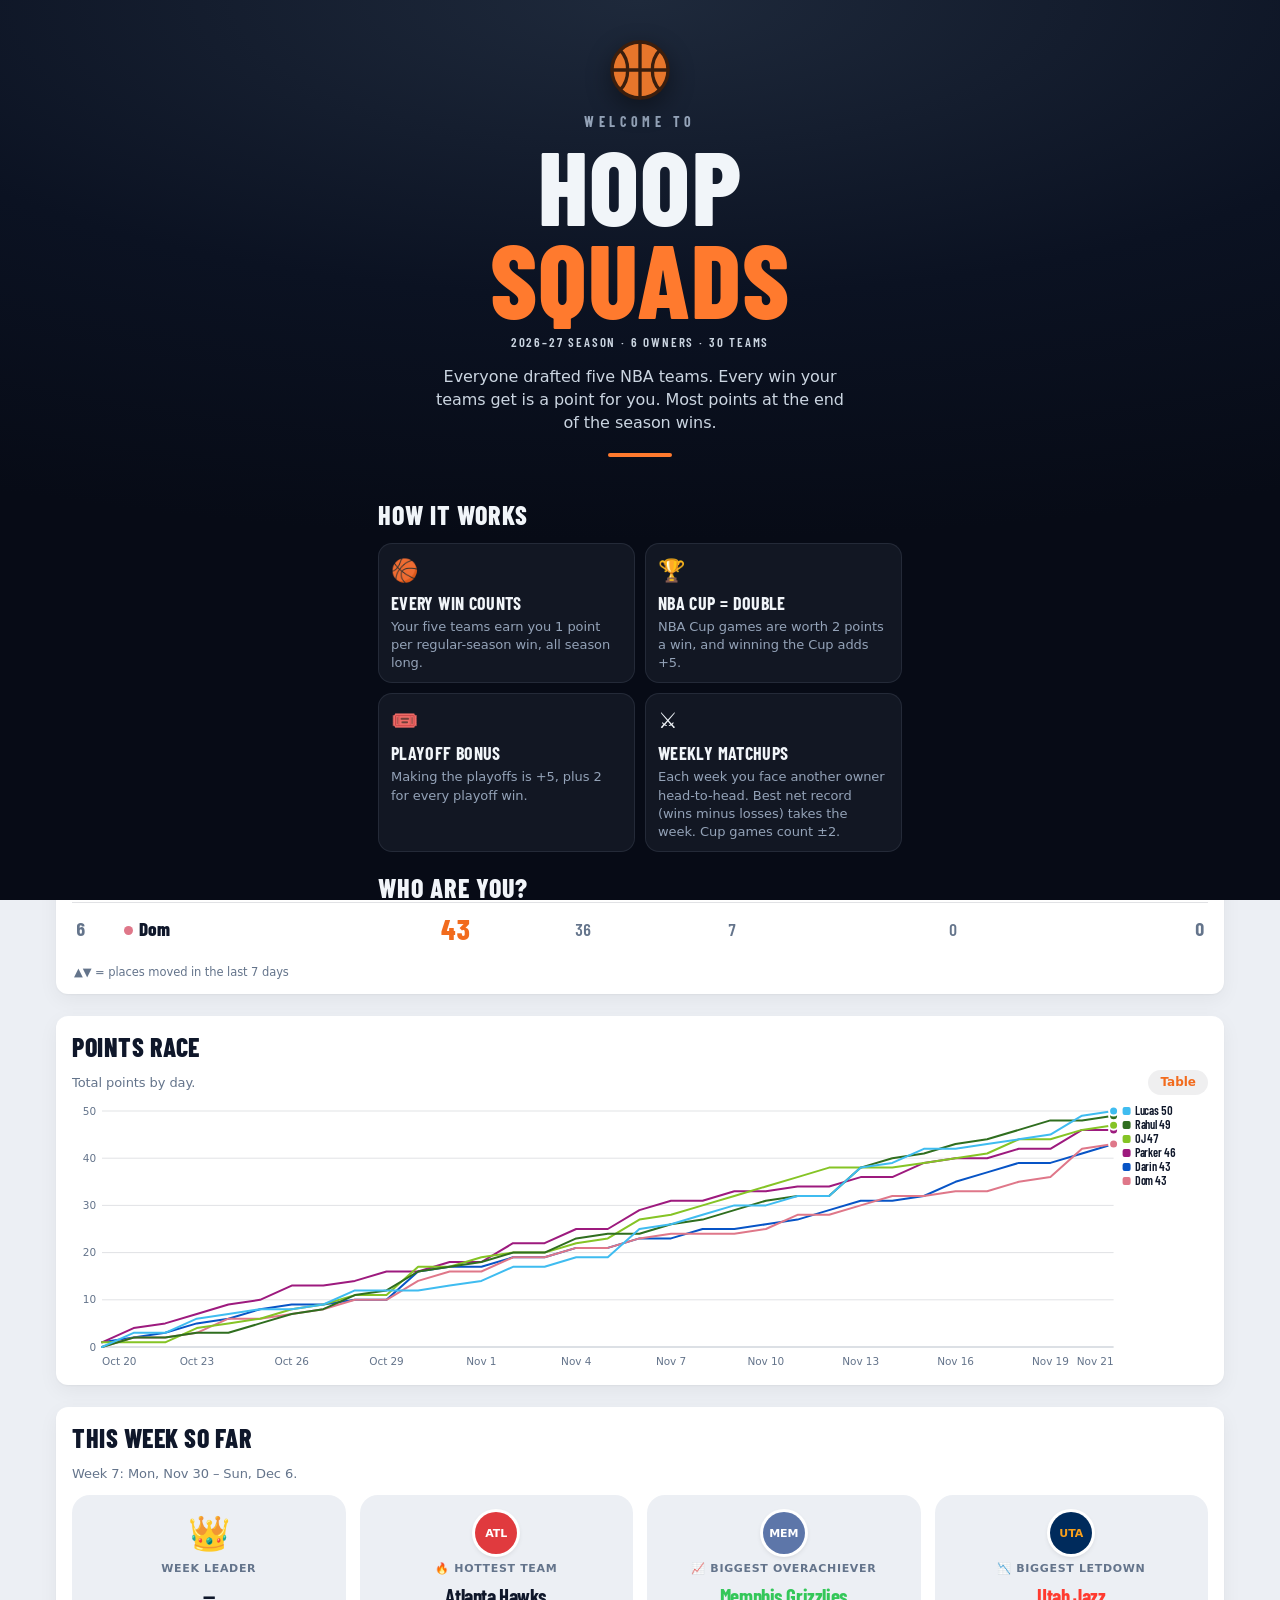
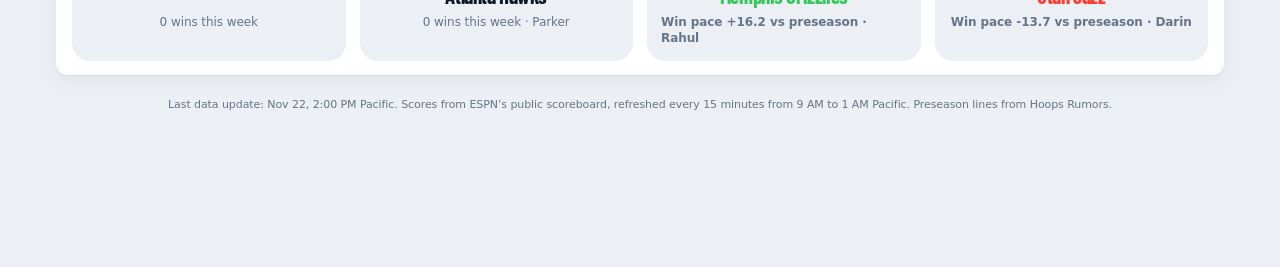
==== index.html @ b74e35fe "Owner card: team leaders on one slim line Co-Authored-By: Claude Opus 5.5 <noreply@anthropic.com> Cl" ====
<!doctype html>
<html lang="en">
<head>
  <meta charset="utf-8">
  <meta name="viewport" content="width=device-width, initial-scale=1, viewport-fit=cover">
  <title>Hoop Squads 2026–27</title>
  <link rel="manifest" href="manifest.webmanifest">
  <link rel="apple-touch-icon" href="icons/apple-touch-icon.png">
  <meta name="apple-mobile-web-app-capable" content="yes">
  <meta name="mobile-web-app-capable" content="yes">
  <meta name="apple-mobile-web-app-status-bar-style" content="black-translucent">
  <meta name="apple-mobile-web-app-title" content="Hoop Squads">
  <meta name="theme-color" content="#0f172a">
  <meta name="description" content="Standings, rosters and nightly scores for our Hoop Squads league.">
  <link rel="icon" href="data:image/svg+xml,%3Csvg xmlns='http://www.w3.org/2000/svg' viewBox='0 0 48 48'%3E%3Ccircle cx='24' cy='24' r='21' fill='%23E8762B' stroke='%233A1E0E' stroke-width='2.5'/%3E%3Cpath d='M24 3v42M3 24h42M9.2 9.2c7.4 7.4 7.4 22.2 0 29.6M38.8 9.2c-7.4 7.4-7.4 22.2 0 29.6' fill='none' stroke='%233A1E0E' stroke-width='2.5'/%3E%3C/svg%3E">
  <link rel="preconnect" href="https://fonts.googleapis.com"><link rel="preconnect" href="https://fonts.gstatic.com" crossorigin>
  <link href="https://fonts.googleapis.com/css2?family=Oswald:wght@600;700&display=swap" rel="stylesheet">
  <link rel="stylesheet" href="style.css?v=20261122220340">
  <link rel="stylesheet" href="apple.css?v=20261122220340">
  <link rel="stylesheet" href="arena.css?v=20261122220340">
</head>
<body>
<div class="intro" id="intro" aria-hidden="true">
  <div class="intro-bg"></div>
  <div class="intro-ball"><svg viewBox="0 0 48 48" aria-hidden="true"><circle cx="24" cy="24" r="21" fill="#E8762B" stroke="#3A1E0E" stroke-width="2.5"/><path d="M24 3v42M3 24h42M9.2 9.2c7.4 7.4 7.4 22.2 0 29.6M38.8 9.2c-7.4 7.4-7.4 22.2 0 29.6" fill="none" stroke="#3A1E0E" stroke-width="2.5" stroke-linecap="round"/></svg></div>
  <div class="intro-c"><div class="intro-w">Welcome to</div><div class="intro-t"><span>Hoop</span><span>Squads</span></div></div>
</div>
<script>
/* Opening screen: "Welcome to Hoop Squads", then it shrinks into the title box. */
(function () {
  var el = document.getElementById('intro'); if (!el) return;
  var now = Date.now(), last = 0;
  try { last = +sessionStorage.getItem('pl-intro-at') || 0; } catch (e) {}
  var reduce = window.matchMedia && matchMedia('(prefers-reduced-motion: reduce)').matches;
  var firstVisit = false; try { firstVisit = !localStorage.getItem('pl-me') && localStorage.getItem('pl-welcomed') !== '1'; } catch (e) {}
  if (reduce || !el.animate || now - last < 15000 || firstVisit || /[?&]welcome/.test(location.search)) { el.remove(); return; }   // the landing page is the welcome on a first visit   // skip right after an auto-update reload
  try { sessionStorage.setItem('pl-intro-at', String(now)); } catch (e) {}
  document.documentElement.classList.add('intro-on');
  var done = false, timer;
  function finish() {
    if (done) return; done = true; clearTimeout(timer);
    document.documentElement.classList.remove('intro-on');
    var a = el.animate([{ opacity: 1 }, { opacity: 0 }], { duration: 260, easing: 'ease-out', fill: 'forwards' });
    a.onfinish = function () { el.remove(); };
  }
  function morph() {
    if (done) return;
    var head = document.querySelector('.pl-head'), title = document.querySelector('.pl-main'), ball = document.querySelector('.pl-ball');
    var h = head && head.getBoundingClientRect();
    if (!h || h.bottom < 0 || h.top > innerHeight) { finish(); return; }
    var E = 'cubic-bezier(.65,0,.25,1)', D = 620;
    var bg = el.querySelector('.intro-bg'), t = el.querySelector('.intro-t'), w = el.querySelector('.intro-w'), b = el.querySelector('.intro-ball');
    var r = parseFloat(getComputedStyle(head).borderTopLeftRadius) || 16;
    bg.animate([{ top: '0px', left: '0px', width: innerWidth + 'px', height: innerHeight + 'px', borderRadius: '0px' },
                { top: h.top + 'px', left: h.left + 'px', width: h.width + 'px', height: h.height + 'px', borderRadius: r + 'px' }], { duration: D, easing: E, fill: 'forwards' });
    w.animate([{ opacity: 1, transform: 'none' }, { opacity: 0, transform: 'translateY(-10px)' }], { duration: D * 0.45, easing: 'ease-in', fill: 'forwards' });
    function fly(node, target) {
      if (!target) return;
      var a = node.getBoundingClientRect(), z = target.getBoundingClientRect(); if (!a.height) return;
      var s = z.height / a.height, dx = (z.left + z.width / 2) - (a.left + a.width / 2), dy = (z.top + z.height / 2) - (a.top + a.height / 2);
      node.animate([{ transform: 'none' }, { transform: 'translate(' + dx + 'px,' + dy + 'px) scale(' + s + ')' }], { duration: D, easing: E, fill: 'forwards' });
    }
    fly(t, title); fly(b, ball);
    timer = setTimeout(finish, D + 60);
  }
  el.addEventListener('click', finish);
  timer = setTimeout(morph, 1500);
})();
</script>
<div class="pl-mini" id="pl-mini"><div class="pl-mini-in"><a href="#top" class="pl-mini-title"><svg viewBox="0 0 48 48" aria-hidden="true"><circle cx="24" cy="24" r="21" fill="#E8762B" stroke="#3A1E0E" stroke-width="2.5"/><path d="M24 3v42M3 24h42M9.2 9.2c7.4 7.4 7.4 22.2 0 29.6M38.8 9.2c-7.4 7.4-7.4 22.2 0 29.6" fill="none" stroke="#3A1E0E" stroke-width="2.5" stroke-linecap="round"/></svg><span>Hoop Squads</span></a><button type="button" class="chip chip-btn" id="pl-mini-chip"></button></div><div class="pl-mini-me" id="pl-mini-me" hidden></div></div>
<main class="pl">
  <header class="pl-head" id="top">
    <h1 class="pl-title">
      <svg class="pl-ball" viewBox="0 0 48 48" aria-hidden="true"><circle cx="24" cy="24" r="21" fill="#E8762B" stroke="#3A1E0E" stroke-width="2.5"/><path d="M24 3v42M3 24h42M9.2 9.2c7.4 7.4 7.4 22.2 0 29.6M38.8 9.2c-7.4 7.4-7.4 22.2 0 29.6" fill="none" stroke="#3A1E0E" stroke-width="2.5" stroke-linecap="round"/></svg>
      <span class="pl-name"><span class="pl-main"><span class="pl-w">Hoop</span> <span class="pl-w">Squads</span></span><small class="pl-sub">2026–27 Season</small></span>
      <svg class="pl-ball pl-ball-r" viewBox="0 0 48 48" aria-hidden="true"><circle cx="24" cy="24" r="21" fill="#E8762B" stroke="#3A1E0E" stroke-width="2.5"/><path d="M24 3v42M3 24h42M9.2 9.2c7.4 7.4 7.4 22.2 0 29.6M38.8 9.2c-7.4 7.4-7.4 22.2 0 29.6" fill="none" stroke="#3A1E0E" stroke-width="2.5" stroke-linecap="round"/></svg>
    </h1>
    <div class="pl-chips" id="chips"></div>
  </header>

  <section class="sb" id="scoreboard" aria-label="Today's NBA scores">
    <div class="sb-side"><button type="button" class="sb-date" id="sb-date" aria-label="Pick a day to show on the scoreboard"><span class="sb-dow">—</span><span class="sb-md"></span><span class="sb-pick">▾</span></button><button type="button" class="sb-back" id="sb-back" hidden>Today</button><button type="button" class="sb-back sb-yday" id="sb-yday" hidden>Last night’s games</button></div>
    <div class="sb-strip" id="sb-strip"></div>
  </section>

  <section class="card" id="me-card" aria-label="My team">
    <div id="me-body"></div>
  </section>

  <section class="card" id="leaderboard-card">
    <h2>The Win Column</h2>
    <div class="scroll">
      <table id="leaderboard">
        <thead><tr>
          <th>#</th><th>Owner</th><th class="num">Points</th><th class="num">Wins</th><th class="num">Bonus</th>
          <th class="num">This week</th><th class="num hide-sm">Weeks won</th>
        </tr></thead>
        <tbody></tbody>
      </table>
    </div>
  </section>

  <section class="card" id="race-card">
    <h2>Points race</h2>
    <div class="race-top"><p class="note race-note">Total points by day.</p><button type="button" class="race-tbl-btn" id="race-tbl-btn" aria-pressed="false">Table</button></div>
    <div class="race" id="race"></div>
    <div class="race-table" id="race-table" hidden></div>
  </section>

  <section class="card" id="matchups-card">
    <h2>Matchups</h2>
    <div class="mu-week" id="mu-current"></div>
    <div class="grid mu-grid">
      <div>
        <h3 class="sub">Head-to-head standings</h3>
        <div class="h2h-list" id="h2h-list" role="table" aria-label="Head-to-head standings">
          <div class="h2h-row h2h-head" role="row"><span role="columnheader">#</span><span role="columnheader">Owner</span><span role="columnheader">W–L</span><span role="columnheader">Net</span><span role="columnheader">Wins</span><span role="columnheader">Last 4</span></div>
          <div id="h2h-body" role="rowgroup"></div>
        </div>
      </div>
    </div>
  </section>


  <section class="card" id="recap-card">
    <h2>This week so far</h2>
    <p class="note" id="recap-dates">Monday–Sunday.</p>
    <div class="recap" id="recap"></div>
  </section>


  <section class="card" id="rosters-card">
    <h2 id="rosters">Rosters</h2>
    <p class="foot">Win pace: projected final wins (green = ahead of the preseason line, red = behind). Tap a team for its team card: last and next 5 games, projections, and roster.</p>
    <div class="grid" id="owner-grid"></div>
  </section>

  <div class="grid">
    <section class="card" id="bonus-card">
      <h2>Bonuses earned</h2>
      <p class="note">Bonus points from NBA Cup games, the playoffs, and the NBA Cup title. Tap a total for the breakdown.</p>
      <p class="empty" id="bonus-empty" hidden>No bonuses yet. NBA Cup games start Oct 30 (each win is worth 2).</p>
      <div class="scroll tall">
        <table id="bonus-table">
          <thead><tr><th>Team</th><th>Owner</th><th class="num">Total</th></tr></thead>
          <tbody></tbody>
        </table>
      </div>
    </section>
    <section class="card rules" id="rules-card">
      <h2>Scoring rules</h2>
      <p class="note">A champion wins 16 playoff games, so it earns about 37 bonus points.</p>
      <table>
        <tbody>
          <tr><td>Each regular-season win</td><td class="num total">1</td></tr>
          <tr><td>Each NBA Cup game win</td><td class="num total">2</td></tr>
          <tr><td>Make the playoffs</td><td class="num total">5</td></tr>
          <tr><td>Each playoff game won</td><td class="num total">2</td></tr>
          <tr><td>Win the NBA Cup</td><td class="num total">5</td></tr>
        </tbody>
      </table>
      <ul>
        <li>NBA Cup group-play and knockout wins count 2 points (1 win + 1 bonus); the Cup final doesn’t count as a game, but the winner gets +5.</li>
        <li>Play-in games don’t count; play-in winners do make the playoffs.</li>
        <li>Snake draft, same number of teams per person.</li>
        <li>Teams picked after the season starts count wins from their pick date on.</li>
        <li>Trades are pick swaps only, for next year’s draft.</li>
      </ul>
    </section>
  </div>

  <section class="card" id="upset-card">
    <h2>Big upset watch</h2>
    <p class="note">Side tally only, not counted in points. Logs every underdog win at +350 or longer on the pregame moneyline, in tiers: Upset +350 to +499 (+1), Big upset +500 to +799 (+2), Stunner +800 or longer (+3). “Would-be pts” is what each owner would get if the league adopts it. Tracking started Oct 24.</p>
    <div class="grid upset-grid">
      <div class="scroll">
        <table id="upset-tally">
          <thead><tr><th>Owner</th><th class="num">Upsets</th><th class="num">Big</th><th class="num">Stunners</th><th class="num">Would-be pts</th><th class="num">Longest</th></tr></thead>
          <tbody></tbody>
        </table>
      </div>
      <div class="scroll">
        <p class="empty" id="upset-empty">No +350 upsets yet.</p>
        <table id="upset-list" hidden>
          <thead><tr><th>Date</th><th>Winner</th><th>Owner</th><th>Beat</th><th class="num">Line</th><th>Tier</th><th class="num">Score</th></tr></thead>
          <tbody></tbody>
        </table>
      </div>
    </div>
  </section>

  <section class="card ideas" id="ideas-card">
    <h2>Ideas to vote on</h2>
    <p class="note">Not active yet. None of these count toward points until the league agrees to add them.</p>
    <div class="grid">
      <div>
        <h3>Bonus point ideas</h3>
        <ul>
          <li><b>Underdog wins (tracked above):</b> +1 / +2 / +3 for wins at +350 / +500 / +800 or longer.</li>
          <li><b>Beat the preseason line: +3</b> for any team that finishes above its over/under.</li>
          <li><b>Make the play-in: +2</b> for finishing 7th–10th in its conference.</li>
          <li><b>Weekly player picks:</b> before each Monday–Sunday week, every manager picks one NBA player for each of points, rebounds, and assists. The pick with the league’s highest weekly average in a category gets bonus points (for example +2 each).</li>
        </ul>
      </div>
      <div>
        <h3>League ideas</h3>
        <ul>
          <li><b>Beat Vegas prize:</b> a side prize for whoever’s teams beat their preseason lines by the most combined.</li>
          <li><b>Next year’s draft order:</b> reverse order of this year’s finish, or a lottery weighted toward the bottom.</li>
          <li><b>Tiebreaker:</b> head-to-head record, then deepest playoff run, then most weeks won.</li>
          <li><b>Weekly head-to-head:</b> three matchups each week, with a separate win–loss record.</li>
          <li><b>Small stakes:</b> perks for each weekly winner and a punishment for last place.</li>
          <li><b>End-of-season awards:</b> best value pick, biggest bust, best week, luckiest playoff run.</li>
        </ul>
      </div>
    </div>
  </section>

  <details class="card rules" id="league-rules">
    <summary>League rules</summary>
    <div class="rules-body">
      <h3>The Win Column</h3>
      <ul>
        <li>1 point per regular-season win.</li>
        <li>NBA Cup games (group play and knockouts): 2 points per win. They’re marked in gold on the scoreboard.</li>
        <li>Make the playoffs: +5 (play-in winners count; play-in losers don’t).</li>
        <li>2 points per playoff game won (play-in games don’t count). NBA Cup winner: +5.</li>
        <li><b>Ties:</b> most playoff series won, then most regular-season wins.</li>
      </ul>
      <h3>Matchups</h3>
      <ul>
        <li>Three head-to-head matchups each Monday–Sunday week; everyone plays everyone once every 5 weeks.</li>
        <li>Best net record that week (wins minus losses of your 5 teams) wins.</li>
        <li><b>NBA Cup games count double:</b> +2 for a win, −2 for a loss toward your net that week.</li>
        <li><b>Ties:</b> most total wins that week breaks it; otherwise the matchup is a tie.</li>
        <li><b>Standings order:</b> matchup record, then season net, then total wins.</li>
      </ul>
      <h3>Weekly winners</h3>
      <ul>
        <li>Most regular-season wins in each Monday–Sunday week.</li>
        <li><b>Ties:</b> shared. “Weeks won” counts finished weeks only.</li>
      </ul>
      <h3>Last night’s results</h3>
      <ul>
        <li>Winners keep their team colors; the owner who picked up the win gets +1.</li>
      </ul>
    </div>
  </details>

  <footer class="site-foot" id="foot">Scores from ESPN’s public scoreboard, updated every 15 minutes from 9 AM to 1 AM Pacific. Preseason lines from Hoops Rumors’ over/under recap.</footer>
</main>
<nav class="tabbar" id="tabbar" aria-label="Sections">
  <button type="button" data-go="home"><span class="tb-i"><svg viewBox="0 0 24 24" aria-hidden="true"><path d="M3.5 10.5 12 3.5l8.5 7"/><path d="M5.5 9v10.5h4.5v-6h4v6h4.5V9"/></svg></span><span class="tb-l">Home</span></button>
  <button type="button" data-go="matchups"><span class="tb-i"><svg viewBox="0 0 24 24" aria-hidden="true"><rect x="2.5" y="5" width="19" height="14" rx="2.5"/><path d="M12 5v14"/><circle cx="12" cy="12" r="2.6"/><path d="M2.5 9.5h3v5h-3M21.5 9.5h-3v5h3"/></svg></span><span class="tb-l">Matchups</span></button>
  <button type="button" data-go="rosters"><span class="tb-i"><svg viewBox="0 0 24 24" aria-hidden="true"><circle cx="9" cy="8" r="3.2"/><path d="M3 19.5c.6-3.4 3-5.3 6-5.3s5.4 1.9 6 5.3"/><circle cx="16.8" cy="9" r="2.5"/><path d="M16.3 14.3c2.4.1 4.1 1.7 4.7 4.6"/></svg></span><span class="tb-l">Rosters</span></button>
  <button type="button" data-go="more"><span class="tb-i"><svg viewBox="0 0 24 24" aria-hidden="true"><circle cx="12" cy="12" r="9"/><circle cx="7.8" cy="12" r=".6" class="dot"/><circle cx="12" cy="12" r=".6" class="dot"/><circle cx="16.2" cy="12" r=".6" class="dot"/></svg></span><span class="tb-l">More</span></button>
</nav>
<script>window.SITE_VERSION = "20261122220340";</script>
<script src="app.js?v=20261122220340"></script>
</body>
</html>
---- style.css ----
:root {
  --bg: #f6f6f4;
  --panel: #ffffff;
  --fg: #1c1c1a;
  --muted: #6b6b66;
  --line: #e2e1dc;
  --ok: #1e8a4c;
  --bad: #c8322f;
  --warn: #c77700;
  --accent: #E8762B;
  --wins: #2f6fdb;
  --bonus: #d9822b;
  --radius: 12px;
  --shadow: 0 1px 2px rgba(0,0,0,.06), 0 6px 16px rgba(0,0,0,.08);
  --sans: system-ui, -apple-system, "Segoe UI", Roboto, Helvetica, Arial, sans-serif;
  --serif: Georgia, "Times New Roman", serif;
  color-scheme: light;
}
@media (prefers-color-scheme: dark) {
  :root {
    --bg: #161615; --panel: #1f1f1d; --fg: #ecebe6; --muted: #a3a29b; --line: #34332f;
    --ok: #4cc27f; --bad: #ff6b66; --warn: #f0a33a; --wins: #6b9cf0; --bonus: #f0a35a;
    --shadow: 0 1px 2px rgba(0,0,0,.4), 0 6px 16px rgba(0,0,0,.35);
    color-scheme: dark;
  }
}
* { box-sizing: border-box; }
body { margin: 0; background: var(--bg); color: var(--fg); font: 15px/1.45 var(--sans); }
.pl { max-width: 1200px; margin: 0 auto; padding: 20px 16px 40px; display: flex; flex-direction: column; gap: 20px; }
h1, h2, h3 { margin: 0; }
table { width: 100%; border-collapse: collapse; font-variant-numeric: tabular-nums; }
th { text-align: left; font-weight: 600; color: var(--muted); font-size: 12px; padding: 4px; border-bottom: 1px solid var(--line); vertical-align: bottom; line-height: 1.25; }
td { padding: 7px 4px; border-bottom: 1px solid var(--line); white-space: nowrap; }
tr:last-child td { border-bottom: none; }
.num, th.num { text-align: right; }
.total { font-weight: 600; }
.zero { color: var(--muted); }
.up { color: var(--ok); font-weight: 600; }
.down { color: var(--bad); font-weight: 600; }
.scroll { overflow-x: auto; }
.scroll.tall { max-height: 22rem; overflow-y: auto; }
.empty { color: var(--muted); font-size: 13px; margin: 0; }
.note { color: var(--muted); font-size: 13px; margin: 4px 0 12px; }

/* Header */
.pl-head { background: var(--panel); border: 1px solid var(--line); border-top: 4px solid var(--accent); border-radius: var(--radius); padding: 20px 20px 16px; box-shadow: 0 2px 4px rgba(0,0,0,.06), 0 10px 24px rgba(0,0,0,.10); text-align: center; }
.pl-title { font-family: var(--serif); font-weight: 400; font-size: clamp(1.6rem, 4.5vw, 2.4rem); display: flex; align-items: center; justify-content: center; gap: .5em; }
.pl-ball { width: 1.1em; height: 1.1em; flex: none; animation: bounce 1.6s ease-in-out infinite; }
.pl-ball-r { animation-delay: .8s; }
@keyframes bounce { 0%, 100% { transform: translateY(0) rotate(0); } 50% { transform: translateY(-.18em) rotate(25deg); } }
@media (prefers-reduced-motion: reduce) { .pl-ball { animation: none; } }
.pl-take { color: var(--muted); margin: 6px 0 0; }
.pl-take b { color: var(--fg); }

/* Cards */
.card { background: var(--panel); border: 1px solid var(--line); border-radius: var(--radius); padding: 18px; box-shadow: var(--shadow); min-width: 0; }
.card h2 { font-size: 17px; font-weight: 600; }
.grid { display: grid; grid-template-columns: repeat(auto-fit, minmax(min(100%, 22rem), 1fr)); gap: 16px; align-items: start; }
.sec { font-family: var(--serif); font-weight: 400; font-size: 1.6rem; }
.foot { color: var(--muted); font-size: 12px; margin: 4px 0 0; }

/* Leaderboard */
.legend { display: flex; gap: 16px; font-size: 12px; color: var(--muted); margin-bottom: 8px; }
.legend i { display: inline-block; width: 10px; height: 10px; border-radius: 3px; margin-right: 4px; vertical-align: -1px; }
.sw-wins { background: var(--wins); } .sw-bonus { background: var(--bonus); }
.rank { color: var(--muted); width: 2rem; }
.lead td { background: color-mix(in srgb, var(--ok) 8%, transparent); }
.barcell { width: 30%; }
.bar { height: 10px; border-radius: 5px; background: var(--line); display: flex; overflow: hidden; }
.bar span:first-child { background: var(--wins); } .bar span:last-child { background: var(--bonus); }
@media (max-width: 560px) { .hide-sm { display: none; } }

/* Recap tiles */
.recap { display: grid; grid-template-columns: repeat(auto-fit, minmax(min(100%, 9rem), 1fr)); gap: 8px; }
.tile { border: 1px solid var(--line); border-radius: 10px; padding: 8px 12px; box-shadow: 0 1px 2px rgba(0,0,0,.05), 0 3px 8px rgba(0,0,0,.06); min-width: 0; }
.tile-label { font-size: 12px; color: var(--muted); }
.tile-name { font-family: var(--serif); font-size: 1.15rem; margin: 2px 0; overflow-wrap: anywhere; }
.tile-detail { font-size: 12px; color: var(--muted); }

/* Badges & matchups */
.badge { display: inline-flex; align-items: center; justify-content: center; flex: none; width: 32px; height: 32px; border-radius: 50%; font-size: 9px; line-height: 1; font-weight: 800; box-shadow: 0 0 0 1px var(--line); }
.matchup { display: flex; align-items: flex-start; justify-content: center; gap: 2px; }
.side { display: flex; flex-direction: column; align-items: center; width: 3.5rem; flex: none; }
.side-owner { font-size: 12px; color: var(--muted); margin-top: 2px; white-space: nowrap; }
.lost .badge { filter: grayscale(1); opacity: .35; } .lost .side-owner { opacity: .6; }
.won .side-owner { color: var(--fg); font-weight: 600; }
.plus { color: var(--ok); font-weight: 700; margin-left: 3px; }
.score { display: flex; gap: 4px; align-items: center; height: 32px; min-width: 3.25rem; justify-content: center; color: var(--muted); font-size: 12px; }
.score .hi { color: var(--fg); font-weight: 700; }
#results-table td { text-align: center; }

/* Scoreboard strip */
.sb { display: flex; align-items: stretch; gap: 4px; background: var(--panel); border: 1px solid var(--line); border-radius: var(--radius); padding: 4px; box-shadow: var(--shadow); min-width: 0; margin-top: -4px; }
.sb-date { flex: none; width: 2.8rem; display: flex; flex-direction: column; align-items: center; justify-content: center; background: color-mix(in srgb, var(--fg) 6%, transparent); border-radius: 10px; }
.sb-dow { font-weight: 800; font-size: 11px; }
.sb-md { font-size: 9.5px; color: var(--muted); text-align: center; }
.sb-strip { display: flex; gap: 4px; overflow-x: auto; scroll-snap-type: x proximity; flex: 1; min-width: 0; padding-bottom: 2px; }
.sb-card { flex: 0 0 7.5rem; scroll-snap-align: start; border: 1px solid var(--line); border-radius: 10px; padding: 4px 6px 0; display: flex; flex-direction: column; gap: 1px; background: var(--bg); }
.sb-status { display: flex; justify-content: space-between; gap: 4px; font-size: 9.5px; font-weight: 800; }
.sb-card.pre .sb-status { color: var(--muted); font-weight: 700; }
.sb-card.live .sb-status > span:first-child { color: var(--bad); }
.sb-card.live .sb-status > span:first-child::before { content: "● "; }
.sb-line { color: var(--muted); white-space: nowrap; }
.sb-row { display: grid; grid-template-columns: 16px 1fr auto 6px; align-items: center; gap: 3px; min-height: 22px; }
.sb-badge { width: 16px; height: 16px; border-radius: 50%; display: inline-flex; align-items: center; justify-content: center; font-size: 5px; font-weight: 800; box-shadow: 0 0 0 1px var(--line); }
.sb-team { display: flex; flex-direction: column; min-width: 0; line-height: 1.15; }
.sb-name { font-size: 12px; white-space: nowrap; overflow: hidden; text-overflow: ellipsis; }
.sb-owner { font-size: 9px; color: var(--muted); }
.sb-pts { font-weight: 700; font-size: 12.5px; text-align: right; }
.sb-ml { font-size: 10.5px; font-weight: 600; color: var(--muted); text-align: right; }
.sb-arrow { font-size: 8px; }
.won-row .sb-name { font-weight: 700; }
.lost-row .sb-pts, .lost-row .sb-name { color: var(--muted); font-weight: 500; }
.sb-foot { margin: 2px -6px 0; padding: 3px 6px; border-top: 1px solid var(--line); font-size: 9.5px; font-weight: 600; text-align: center; color: var(--muted); }
.sb-card.final .sb-foot { color: var(--ok); }
.sb-none { align-self: center; padding: 0 12px; color: var(--muted); font-size: 13px; }
.sb-src { font-size: 11px; color: var(--muted); margin: -16px 4px 0; }

/* Owner cards */
.owner-head { display: flex; justify-content: space-between; align-items: baseline; gap: 8px; }
.owner-pts { font-family: var(--serif); font-size: 1.8rem; }
.owner-pts small { font-family: var(--sans); font-size: 12px; color: var(--muted); margin-left: 4px; }
.projline { color: var(--muted); font-size: 12px; margin-top: 2px; }
.projline b { color: var(--fg); }
.teams th:nth-child(4) { max-width: 5.5rem; }
.l5 { display: flex; gap: 2px; margin-top: 2px; line-height: 0; }
.l5 span { display: inline-block; width: 5px; height: 5px; border-radius: 50%; }
.l5 .w { background: var(--ok); }
.l5 .l { border: 1px solid var(--muted); }

/* Rules & ideas */
.rules ul, .ideas ul { padding-left: 1.1rem; margin: 10px 0 0; }
.rules li, .ideas li { margin: 5px 0; font-size: 13px; color: var(--muted); }
.ideas h3 { font-size: 14px; font-weight: 600; margin-bottom: 4px; }
.ideas b { color: var(--fg); }
.site-foot { text-align: center; color: var(--muted); font-size: 12px; }

/* Matchups */
.sub { font-size: 14px; font-weight: 600; margin: 0 0 6px; }
.mu-week { margin-bottom: 18px; }
.mu-title { font-size: 12px; font-weight: 700; color: var(--muted); text-transform: uppercase; letter-spacing: .04em; margin-bottom: 8px; }
.mu-row { display: grid; grid-template-columns: repeat(auto-fit, minmax(min(100%, 14rem), 1fr)); gap: 10px; }
.mu-card { border: 1px solid var(--line); border-radius: 10px; padding: 10px 12px 0; background: var(--bg); box-shadow: 0 1px 2px rgba(0,0,0,.05), 0 3px 8px rgba(0,0,0,.06); }
.mu-card.live { border-color: color-mix(in srgb, var(--bad) 45%, var(--line)); }
.mu-side { display: grid; grid-template-columns: 1fr auto 3rem; align-items: baseline; gap: 10px; padding: 4px 0; font-variant-numeric: tabular-nums; }
.mu-owner { font-weight: 600; font-size: 15px; }
.mu-rec { color: var(--muted); font-size: 13px; }
.mu-net { text-align: right; font-family: var(--serif); font-size: 1.3rem; }
.mu-side.lead .mu-net { color: var(--ok); }
.mu-side.trail .mu-owner, .mu-side.trail .mu-net { color: var(--muted); }
.mu-foot { margin: 6px -12px 0; padding: 6px 12px; border-top: 1px solid var(--line); font-size: 12px; font-weight: 600; color: var(--muted); }
.mu-card.live .mu-foot::before { content: "● "; color: var(--bad); }
.mu-grid { margin-top: 4px; }
#mu-sched td:nth-child(2) { white-space: normal; }
.mu-grid .sub { text-align: center; }
.mu-grid > div { border: 1px solid var(--line); border-radius: 10px; padding: 12px 14px; background: var(--bg); box-shadow: 0 1px 2px rgba(0,0,0,.05), 0 3px 8px rgba(0,0,0,.06); min-width: 0; }
/* Bolder matchup numbers; black for negatives and live highlights */
.mu-net { font-family: var(--sans); font-weight: 800; font-size: 1.35rem; }
.mu-rec { font-weight: 700; color: var(--fg); }
.mu-side.trail .mu-net { color: var(--muted); }
.mu-net.neg, .mu-side.trail .mu-net.neg { color: #e0201c; }
.mu-card.live { border: 2px solid var(--fg); }
.mu-card.live .mu-foot::before { color: var(--fg); }
#h2h-table td.down { color: #e0201c; font-weight: 800; }
@media (prefers-color-scheme: dark) { .mu-net.neg, .mu-side.trail .mu-net.neg, #h2h-table td.down { color: #ff5a55; } }
#h2h-table td.up { font-weight: 800; }
/* Tighter matchup boxes */
.mu-card { padding: 8px 10px 0; }
.mu-side { grid-template-columns: 4.5rem 2.6rem 2.8rem; justify-content: center; gap: 6px; padding: 2px 0; }
.mu-rec { text-align: center; }
.mu-foot { margin: 4px -10px 0; padding: 5px 10px; text-align: center; }
.mu-owner { font-size: 17px; font-weight: 700; }
.mu-side { grid-template-columns: 5rem 2.6rem 2.8rem; }
/* Standings and schedule side by side, same height */
.mu-grid { align-items: stretch; grid-template-columns: repeat(auto-fit, minmax(min(100%, 20rem), 1fr)); }
.mu-grid > div { display: flex; flex-direction: column; }
.mu-grid > div > .scroll.tall { flex: 1; max-height: 18rem; }
/* Stretch the standings rows to fill the box so both boxes line up */
.mu-grid > div > #h2h-table { flex: 1; height: 100%; }
#h2h-table thead tr { height: 1px; }
/* Current-week matchups: greener, with winning names green and losing names red */
.mu-card, .mu-card.live { background: var(--bg); }
.mu-live-row td { background: color-mix(in srgb, var(--fg) 7%, transparent); }
.mu-side.lead .mu-owner { color: var(--fg); font-weight: 800; }
.mu-win, .mu-lose { color: var(--fg); font-weight: 400; }
.mu-side.trail .mu-owner { color: var(--fg); font-weight: 500; }


.mu-owner { font-size: 21px; }
.mu-side { grid-template-columns: 6rem 2.6rem 2.8rem; }
/* Record sits evenly between the name and the net */
.mu-side { grid-template-columns: 6rem 3.4rem 3rem; align-items: center; gap: 10px; }
.mu-rec { font-size: 16px; font-weight: 600; color: var(--muted); text-align: center; letter-spacing: .02em; }
.mu-net { text-align: right; }
/* This week so far: one wide row of tiles */
#recap-card .recap { grid-template-columns: repeat(4, minmax(0, 1fr)); }
@media (max-width: 760px) { #recap-card .recap { grid-template-columns: repeat(2, minmax(0, 1fr)); } }
/* Last night's results: games laid out across the full width */
#results-table tbody { display: grid; grid-template-columns: repeat(auto-fill, minmax(13rem, 1fr)); gap: 0 12px; }
#results-table tr { display: block; border-bottom: 1px solid var(--line); }
#results-table td { display: block; border: none; }
/* This week so far: centered title and bubbly tiles */
#recap-card { text-align: center; }
#recap-card h2 { font-size: 20px; }
#recap-card .recap { gap: 14px; margin-top: 4px; }
.bubble { border: none; border-radius: 22px; padding: 16px 14px 14px; display: flex; flex-direction: column; align-items: center; gap: 2px;
  box-shadow: 0 2px 4px rgba(0,0,0,.06), 0 8px 18px rgba(0,0,0,.08); transition: transform .15s ease, box-shadow .15s ease; }
.bubble:hover { transform: translateY(-3px); box-shadow: 0 4px 8px rgba(0,0,0,.08), 0 14px 26px rgba(0,0,0,.12); }
.bubble.gold { background: color-mix(in srgb, #f5b700 18%, var(--panel)); }
.bubble.fire { background: color-mix(in srgb, #ff6a2b 15%, var(--panel)); }
.bubble.up   { background: color-mix(in srgb, var(--ok) 15%, var(--panel)); }
.bubble.down { background: color-mix(in srgb, var(--bad) 13%, var(--panel)); }
.bubble-icon { height: 44px; display: flex; align-items: center; justify-content: center; margin-bottom: 4px; }
.bubble-emoji { font-size: 34px; line-height: 1; }
.bubble-badge { width: 42px; height: 42px; font-size: 11px; box-shadow: 0 0 0 3px var(--panel), 0 2px 6px rgba(0,0,0,.2); }
.bubble .tile-label { font-size: 11px; font-weight: 700; text-transform: uppercase; letter-spacing: .06em; color: var(--muted); }
.bubble .tile-name { font-size: 1.3rem; font-weight: 700; font-family: var(--sans); margin: 2px 0; }
.bubble .tile-detail { font-size: 12px; }
@media (prefers-reduced-motion: reduce) { .bubble, .bubble:hover { transition: none; transform: none; } }
/* Gold / silver / bronze for 1st, 2nd, 3rd everywhere */
:root { --gold: #e6b422; --silver: #a7b0b8; --bronze: #c27c3a; }
tr.p1 td { background: color-mix(in srgb, var(--gold) 20%, transparent); }
tr.p2 td { background: color-mix(in srgb, var(--silver) 22%, transparent); }
tr.p3 td { background: color-mix(in srgb, var(--bronze) 18%, transparent); }
tr.p1 td.rank, tr.p2 td.rank, tr.p3 td.rank { font-weight: 800; color: var(--fg); }
tr.p1 td.rank::after { content: " 🥇"; } tr.p2 td.rank::after { content: " 🥈"; } tr.p3 td.rank::after { content: " 🥉"; }
.card.p1 { background: color-mix(in srgb, var(--gold) 12%, var(--panel)); border-color: color-mix(in srgb, var(--gold) 60%, var(--line)); border-top: 4px solid var(--gold); }
.card.p2 { background: color-mix(in srgb, var(--silver) 14%, var(--panel)); border-color: color-mix(in srgb, var(--silver) 60%, var(--line)); border-top: 4px solid var(--silver); }
.card.p3 { background: color-mix(in srgb, var(--bronze) 11%, var(--panel)); border-color: color-mix(in srgb, var(--bronze) 55%, var(--line)); border-top: 4px solid var(--bronze); }
.card.p1 h2::after { content: " 🥇"; } .card.p2 h2::after { content: " 🥈"; } .card.p3 h2::after { content: " 🥉"; }
.rank { width: 3rem; }
/* Header: bold title, orange court gradient, quick-stat chips */
.pl-head { position: relative; overflow: hidden; border: none; color: #fff;
  background: radial-gradient(circle at 50% 120%, rgba(255,255,255,.10) 0 22%, transparent 22.4%),
              linear-gradient(135deg, #f08a3c 0%, #d0601f 45%, #7a3210 100%);
  box-shadow: 0 4px 10px rgba(0,0,0,.15), 0 16px 32px rgba(208,96,31,.25); padding: 26px 20px 20px; }
.pl-head::before { content: ""; position: absolute; left: 50%; top: 0; bottom: 0; border-left: 2px solid rgba(255,255,255,.12); }
.pl-head::after { content: ""; position: absolute; left: 50%; top: 50%; width: 150px; height: 150px; transform: translate(-50%,-50%); border: 2px solid rgba(255,255,255,.12); border-radius: 50%; }
.pl-head > * { position: relative; z-index: 1; }
.pl-title { font-family: "Oswald", "Arial Narrow", Impact, sans-serif; font-weight: 700; text-transform: uppercase; letter-spacing: .02em; font-size: clamp(1.9rem, 6vw, 3.1rem); line-height: 1; text-shadow: 0 2px 0 rgba(0,0,0,.18); }
.pl-name { display: flex; flex-direction: column; align-items: center; }
.pl-name small { font-size: .32em; font-weight: 600; letter-spacing: .3em; opacity: .85; margin-top: .45em; }
.pl-head .pl-take { color: rgba(255,255,255,.88); margin-top: 12px; font-size: 16px; }
.pl-head .pl-take b { color: #fff; }
.pl-chips { display: flex; flex-wrap: wrap; justify-content: center; gap: 8px; margin-top: 16px; }
.chip { display: inline-flex; align-items: center; gap: 6px; padding: 5px 12px; border-radius: 999px; background: rgba(255,255,255,.16); border: 1px solid rgba(255,255,255,.28); font-size: 13px; font-weight: 600; color: #fff; backdrop-filter: blur(2px); }
.chip-i { font-size: 12px; }
.chip.live .chip-i { color: #ff4d4d; animation: blink 1.2s ease-in-out infinite; }
@keyframes blink { 50% { opacity: .3; } }
/* Head-to-head standings: Wins column matches the rest of the row and isn't jammed against the edge */
#h2h-table td.h2h-wins { color: var(--fg); font-weight: 600; }
#h2h-table th:first-child, #h2h-table td:first-child { padding-left: 8px; }
#h2h-table th:last-child, #h2h-table td:last-child { padding-right: 10px; }
/* League rules: collapsible button at the bottom */
#league-rules { padding: 0; }
#league-rules > summary { list-style: none; cursor: pointer; padding: 14px 18px; font-weight: 700; font-size: 16px; display: flex; align-items: center; justify-content: center; gap: 8px; }
#league-rules > summary::-webkit-details-marker { display: none; }
#league-rules > summary::before { content: "📖"; }
#league-rules > summary::after { content: "▾"; color: var(--muted); transition: transform .15s ease; }
#league-rules[open] > summary::after { transform: rotate(180deg); }
#league-rules[open] > summary { border-bottom: 1px solid var(--line); }
#league-rules .rules-body { padding: 4px 18px 16px; }
#league-rules .rules-body h3 { font-size: 14px; margin: 14px 0 4px; }
#league-rules .rules-body ul { margin: 0; padding-left: 20px; font-size: 14px; }
#league-rules .rules-body li { margin: 3px 0; }
/* Space under section titles now that the notes are gone */
.card > h2 { margin-bottom: 12px; }
#recap-card > h2 { margin-bottom: 4px; }
/* Center every section title (and the small labels right under them) */
.card > h2, h2.sec { text-align: center; }
.legend { justify-content: center; }
.mu-week > :first-child, #mu-current > .mu-label, .mu-week-label { text-align: center; }
/* Section titles: header font, uppercase, with a short orange underline */
.card > h2, h2.sec, #recap-card h2 { font-family: "Oswald", "Arial Narrow", Impact, sans-serif; font-weight: 700; text-transform: uppercase; letter-spacing: .05em; font-size: 22px; line-height: 1.15; }
.card > h2::after, h2.sec::after { content: ""; display: block; width: 38px; height: 3px; border-radius: 3px; background: var(--accent); margin: 7px auto 0; }
.card > h2 { margin-bottom: 14px; }
#recap-card > h2 { margin-bottom: 6px; }
/* Rosters: owner names and points in the title style */
.owner-head h2 { font-family: "Oswald", "Arial Narrow", Impact, sans-serif; font-weight: 700; text-transform: uppercase; letter-spacing: .05em; font-size: 24px; line-height: 1.1; }
.owner-head h2::before { content: ""; display: inline-block; width: 4px; height: .85em; border-radius: 2px; background: var(--accent); margin-right: 10px; vertical-align: -1px; }
.owner-pts { font-family: "Oswald", "Arial Narrow", Impact, sans-serif; font-weight: 700; font-size: 2rem; line-height: 1; }
.owner-pts small { text-transform: uppercase; letter-spacing: .06em; font-weight: 600; }
.owner-head .projline { margin-top: 6px; }
/* Rosters: last 3 results and next 3 games under each team, in fixed slots that line up row to row */
.teams tr.team-row td { border-bottom: none; padding-bottom: 0; }
.teams tr.sched-row td { padding: 1px 4px 7px; white-space: normal; }
.sched { display: flex; align-items: center; gap: 0; line-height: 1; }
.sched-side { display: grid; grid-template-columns: repeat(3, 28px); gap: 2px; }
.sched-div { width: 1px; height: 10px; background: var(--muted); opacity: .35; margin: 0 6px; flex: none; }
.gchip { font-size: 8px; font-weight: 600; letter-spacing: 0; padding: 1px 0; border-radius: 3px; text-align: center; white-space: nowrap; }
.gchip.win { color: var(--ok); background: color-mix(in srgb, var(--ok) 8%, transparent); }
.gchip.loss { color: var(--bad); background: color-mix(in srgb, var(--bad) 8%, transparent); }
.gchip.up { color: var(--muted); background: color-mix(in srgb, var(--fg) 4%, transparent); }
.gchip.empty { color: var(--muted); font-weight: 500; opacity: .6; box-shadow: inset 0 0 0 1px var(--line); padding: 0; }
.teams thead tr.sched-head th { padding: 0 4px 5px; border-bottom: 1px solid var(--line); }
.teams thead tr:first-child th { border-bottom: none; }
.sched-lab { display: block; width: 88px; font-size: 8px; font-weight: 700; text-transform: uppercase; letter-spacing: .08em; color: var(--muted); text-align: center; }
/* Rosters: bolder team names */
.teams tr.team-row td:first-child { font-weight: 700; font-size: 16px; color: var(--fg); letter-spacing: .01em; }
/* Rosters: every stat in a team row matches the team name, columns evenly spaced */
.teams { table-layout: fixed; }
.teams thead th:first-child { width: 34%; }
.teams tr.team-row td { font-weight: 700; font-size: 16px; }
.teams th.num, .teams tr.team-row td.num { text-align: center; }
.teams thead th { white-space: normal; }
.teams tr.team-row td:first-child { overflow: hidden; text-overflow: ellipsis; }
.teams tr.team-row td.num.zero { color: var(--fg); }
/* Rosters: click a team name to show its player roster */
.team-toggle { cursor: pointer; user-select: none; }
.team-toggle::after { content: "▾"; font-size: 11px; color: var(--muted); margin-left: 5px; display: inline-block; transition: transform .15s ease; }
.team-toggle[aria-expanded="true"]::after { transform: rotate(180deg); }
.team-toggle:hover { color: var(--accent); }
.team-toggle:focus-visible { outline: 2px solid var(--accent); outline-offset: 2px; border-radius: 4px; }
.teams tr.players-row td { padding: 0 0 10px; white-space: normal; }
.players { background: color-mix(in srgb, var(--fg) 5%, transparent); border: 1px solid var(--line); border-radius: 8px; padding: 6px 10px 4px; }
.players-msg { margin: 6px 0; font-size: 12px; color: var(--muted); }
.teams .players-table { table-layout: fixed; width: 100%; }
.teams .players-table th, .teams .players-table td { text-align: left; white-space: nowrap; }
.teams .players-table th { font-size: 10px; text-transform: uppercase; letter-spacing: .05em; padding: 3px 3px; width: auto; color: var(--muted); }
.teams .players-table td { font-size: 12.5px; padding: 4px 3px; font-weight: 500; }
.teams .players-table th.num, .teams .players-table td.num { text-align: right; }
.teams .players-table th:nth-child(1) { width: 2.6em; }
.teams .players-table th:nth-child(3), .teams .players-table th:nth-child(4) { width: 2.6em; }
.teams .players-table th:nth-child(5), .teams .players-table th:nth-child(6), .teams .players-table th:nth-child(7) { width: 2.8em; }
.teams .players-table tbody tr:last-child td { border-bottom: none; }
.teams .players-table tr.pp-group td { font-size: 9.5px; font-weight: 700; text-transform: uppercase; letter-spacing: .08em; color: var(--accent); padding: 9px 3px 3px; border-bottom: 1px solid var(--line); }
.teams .players-table .pp-pos { font-size: 10px; font-weight: 700; color: var(--muted); letter-spacing: .03em; }
.teams .players-table tr.pp-starter .pp-pos { color: var(--fg); }
.teams .players-table .pp-name { font-weight: 600; overflow: hidden; text-overflow: ellipsis; }
.teams .players-table tr.pp-starter .pp-name { font-weight: 700; }
.teams .players-table .pp-num { color: var(--muted); font-weight: 500; font-size: 11px; margin-right: 6px; display: inline-block; min-width: 1.9em; }
.teams .players-table .pp-dim { color: var(--muted); }
.teams .players-table .pp-pts { font-weight: 700; }
.players-foot { margin: 6px 0 4px; font-size: 10px; color: var(--muted); }
.pp-out { white-space: nowrap; margin-left: 6px; font-size: 9px; font-weight: 700; text-transform: uppercase; color: var(--bad); background: color-mix(in srgb, var(--bad) 12%, transparent); padding: 1px 4px; border-radius: 3px; }
.teams .players-table td.num, .teams .players-table th.num { padding-left: 6px; }
.teams .players-table th:nth-child(3) { width: 2.4em; }
.teams .players-table th:nth-child(4), .teams .players-table th:nth-child(5), .teams .players-table th:nth-child(6), .teams .players-table th:nth-child(7) { width: 3.1em; }
.teams .players-table td.pp-name { white-space: nowrap; }
.pp-full { display: none; }
@media (max-width: 480px) {
  .pp-full { display: none; } .pp-short { display: inline; }
  .teams .players-table th:nth-child(1) { width: 2.2em; }
  .teams .players-table th:nth-child(3) { width: 2em; }
  .teams .players-table th:nth-child(4), .teams .players-table th:nth-child(5), .teams .players-table th:nth-child(6), .teams .players-table th:nth-child(7) { width: 2.9em; }
  .teams .players-table td.num, .teams .players-table th.num { padding-left: 0; padding-right: 4px; }
  .teams .players-table th:nth-child(1), .teams .players-table td:nth-child(1) { padding-right: 4px; }
  .teams .players-table .pp-num { min-width: 1.7em; margin-right: 3px; font-size: 10px; }
  .teams .players-table .pp-out { font-size: 7.5px; padding: 0 3px; margin-left: 3px; }
  .teams .players-table td { font-size: 11.5px; }
  .players { padding: 6px 6px 4px; }
}
/* Tidy roster card wording: one info line, aligned dropdown headers */
.owner-head .projline { margin: 6px 0 12px; }
.teams .players-table th:nth-child(1), .teams .players-table td:nth-child(1) { padding-left: 2px; padding-right: 6px; }
.teams .players-table th:nth-child(2) { padding-left: 3px; }
.teams .players-table td.pp-name .pp-num { text-align: left; }
.owner-head .projline b { white-space: nowrap; }
@media (max-width: 480px) {
  .teams .players-table th:nth-child(1) { width: 2.7em; }
  .teams .players-table th { letter-spacing: .02em; }
}
.owner-head .projline .rank-bit { white-space: nowrap; }
/* Player dropdown: more room between stat columns */
.teams .players-table th:nth-child(3) { width: 3.2em; }
.teams .players-table th:nth-child(4), .teams .players-table th:nth-child(5), .teams .players-table th:nth-child(6), .teams .players-table th:nth-child(7) { width: 3.9em; }
.teams .players-table td.num, .teams .players-table th.num { padding-left: 0; padding-right: 10px; }
.teams .players-table th:last-child, .teams .players-table td:last-child { padding-right: 4px; }
@media (max-width: 480px) {
  .teams .players-table th:nth-child(3) { width: 2.4em; }
  .teams .players-table th:nth-child(4), .teams .players-table th:nth-child(5), .teams .players-table th:nth-child(6), .teams .players-table th:nth-child(7) { width: 3.2em; }
  .teams .players-table td.num, .teams .players-table th.num { padding-right: 7px; }
  .teams .players-table th:last-child, .teams .players-table td:last-child { padding-right: 2px; }
}
/* Collapsible sections: tap a title to fold its section */
.sec-toggle { cursor: pointer; user-select: none; position: relative; }
.sec-toggle:focus-visible { outline: 2px solid var(--accent); outline-offset: 4px; border-radius: 4px; }
.card > h2.sec-toggle::before, h2.sec.sec-toggle::before { content: "▾"; position: absolute; right: 0; top: 2px; font-size: 14px; color: var(--muted); transition: transform .15s ease; font-family: var(--sans); }
.collapsed > h2.sec-toggle::before { transform: rotate(-90deg); }
.card.collapsed > :not(h2) { display: none !important; }
.card.collapsed > h2 { margin-bottom: 0; }
.card.collapsed > h2::after { margin-bottom: 0; }
div.collapsed > :not(h2) { display: none; }
h2.sec.sec-toggle { display: block; }
#owner-grid[hidden] { display: none !important; }
/* Rosters section boxed like the others; owner cards sit inside it */
#rosters-card .foot { text-align: center; margin: 0 0 14px; }
#rosters-card #owner-grid { margin: 0; }
#rosters-card .card { box-shadow: 0 1px 2px rgba(0,0,0,.05), 0 3px 8px rgba(0,0,0,.06); }
#rosters-card .card:not(.p1):not(.p2):not(.p3) { background: var(--bg); }
@media (max-width: 480px) {
  #rosters-card { padding: 16px 6px 8px; }
  #rosters-card .foot { padding: 0 8px; }
  #rosters-card #owner-grid { gap: 10px; }
  #rosters-card .card { padding: 14px 10px; }
}
/* Player dropdown: tighter stat columns so names and injury tags fit */
.teams .players-table th:nth-child(3) { width: 2.3em; }
.teams .players-table th:nth-child(4), .teams .players-table th:nth-child(5), .teams .players-table th:nth-child(6), .teams .players-table th:nth-child(7) { width: 3em; }
.teams .players-table td.num, .teams .players-table th.num { padding-left: 0; padding-right: 6px; }
.teams .players-table th:last-child, .teams .players-table td:last-child { padding-right: 2px; }
@media (max-width: 480px) {
  .teams .players-table th:nth-child(1) { width: 2.4em; }
  .teams .players-table th:nth-child(3) { width: 1.7em; }
  .teams .players-table th:nth-child(4), .teams .players-table th:nth-child(5), .teams .players-table th:nth-child(6), .teams .players-table th:nth-child(7) { width: 2.5em; }
  .teams .players-table td.num, .teams .players-table th.num { padding-right: 4px; }
  .teams .players-table th:last-child, .teams .players-table td:last-child { padding-right: 1px; }
}
.teams .players-table th:nth-child(4), .teams .players-table th:nth-child(5), .teams .players-table th:nth-child(6), .teams .players-table th:nth-child(7) { width: 3.4em; }
.teams .players-table td.num, .teams .players-table th.num { padding-right: 9px; }
@media (max-width: 480px) {
  .teams .players-table th:nth-child(3) { width: 1.9em; }
  .teams .players-table th:nth-child(4), .teams .players-table th:nth-child(5), .teams .players-table th:nth-child(6), .teams .players-table th:nth-child(7) { width: 2.9em; }
  .teams .players-table td.num, .teams .players-table th.num { padding-right: 6px; }
}
/* Owner cards: games today pill under the points */
.owner-head { align-items: center; }
.owner-side { display: flex; align-items: center; gap: 10px; flex: none; }
.card > .projline { margin: 4px 0 12px; }
.today-pill { font-size: 11px; font-weight: 700; padding: 3px 9px; border-radius: 999px; white-space: nowrap; color: var(--fg); background: color-mix(in srgb, var(--accent) 18%, transparent); border: 1px solid color-mix(in srgb, var(--accent) 45%, transparent); }
.today-pill.live { color: var(--fg); background: color-mix(in srgb, var(--bad) 16%, transparent); border-color: color-mix(in srgb, var(--bad) 45%, transparent); }
.today-pill .tp-dot { color: var(--bad); margin-right: 4px; animation: blink 1.2s ease-in-out infinite; }
.today-pill .tp-sub { font-weight: 500; color: var(--muted); }
.today-pill.done, .today-pill.none { color: var(--muted); background: color-mix(in srgb, var(--fg) 6%, transparent); border-color: color-mix(in srgb, var(--muted) 35%, transparent); font-weight: 600; }
@media (prefers-reduced-motion: reduce) { .today-pill .tp-dot { animation: none; } }
.card > .projline b, .card > .projline .rank-bit { white-space: nowrap; }
.today-pill .tp-short { display: none; }
@media (max-width: 480px) {
  .today-pill .tp-full { display: none; } .today-pill .tp-short { display: inline; }
  .today-pill { font-size: 10px; padding: 2px 7px; }
  .owner-side { gap: 7px; }
}
/* Matchup boxes: games today under each owner's name */
.mu-side { align-items: center; }
.mu-owner { display: flex; flex-direction: column; line-height: 1.1; }
.mu-today { font-size: 10px; font-weight: 700; letter-spacing: .02em; color: var(--accent); margin-top: 2px; white-space: nowrap; }
.mu-today.live { color: var(--bad); }
.mu-today.quiet { color: var(--muted); font-weight: 600; }
/* Rosters: slightly smaller Last 3 / Next 3 chips */
.sched-side { grid-template-columns: repeat(3, 24px); gap: 2px; }
.sched-div { height: 8px; margin: 0 5px; }
.gchip { font-size: 7px; padding: 0; border-radius: 2px; line-height: 1.5; }
.sched-lab { width: 76px; font-size: 7px; }
.teams tr.sched-row td { padding: 0 4px 6px; }
/* Scoreboard: NBA Cup games highlighted in gold */
.sb-card.cup { border: 1.5px solid var(--gold); background: color-mix(in srgb, var(--gold) 14%, var(--panel)); box-shadow: 0 0 0 1px color-mix(in srgb, var(--gold) 25%, transparent); }
.sb-card.cup .sb-foot { color: color-mix(in srgb, var(--gold) 70%, var(--fg)); border-top-color: color-mix(in srgb, var(--gold) 45%, var(--line)); }
.sb-cup { font-size: 11px; }
.sb-card.cup .sb-foot { white-space: nowrap; overflow: hidden; text-overflow: ellipsis; }
/* Bonuses earned: tappable totals and breakdown pop-up */
.bonus-btn { font: inherit; font-weight: 800; color: var(--fg); background: color-mix(in srgb, var(--accent) 16%, transparent); border: 1px solid color-mix(in srgb, var(--accent) 50%, transparent); border-radius: 999px; padding: 2px 12px; cursor: pointer; }
.bonus-btn:hover { background: color-mix(in srgb, var(--accent) 28%, transparent); }
.bonus-btn:focus-visible { outline: 2px solid var(--accent); outline-offset: 2px; }
.bp-overlay { position: fixed; inset: 0; z-index: 50; background: rgba(0,0,0,.55); display: flex; align-items: center; justify-content: center; padding: 16px; }
.bp-box { background: var(--panel); color: var(--fg); border: 1px solid var(--line); border-radius: var(--radius); box-shadow: 0 20px 50px rgba(0,0,0,.35); width: min(100%, 380px); padding: 16px 18px 12px; }
.bp-head { display: flex; align-items: center; gap: 10px; margin-bottom: 10px; }
.bp-title { display: flex; flex-direction: column; flex: 1; min-width: 0; }
.bp-title b { font-size: 16px; }
.bp-title span { font-size: 12px; color: var(--muted); }
.bp-close { font: inherit; background: none; border: none; color: var(--muted); font-size: 16px; cursor: pointer; padding: 4px 6px; border-radius: 6px; }
.bp-close:hover { color: var(--fg); background: color-mix(in srgb, var(--fg) 8%, transparent); }
.bp-table td { white-space: normal; padding: 8px 2px; }
.bp-table td.num { font-weight: 700; white-space: nowrap; vertical-align: middle; }
.bp-label { display: block; font-weight: 600; }
.bp-detail { display: block; font-size: 12px; color: var(--muted); }
.bp-zero td.num, .bp-zero .bp-label { color: var(--muted); font-weight: 500; }
.bp-total td { border-top: 2px solid var(--line); font-weight: 800; font-size: 15px; }
.bonus-btn.zero-btn { font-weight: 600; color: var(--muted); background: transparent; border-color: var(--line); }
.bonus-btn.zero-btn:hover { color: var(--fg); background: color-mix(in srgb, var(--fg) 6%, transparent); }
#bonus-table tr.has-bonus td { font-weight: 700; }
#bonus-empty { margin-bottom: 8px; }
/* Owner cards: tap the games-today pill for that owner's games */
button.today-pill { font: inherit; font-size: 11px; font-weight: 700; cursor: pointer; }
button.today-pill:hover { filter: brightness(1.15); }
button.today-pill:focus-visible { outline: 2px solid var(--accent); outline-offset: 2px; }
.tg-game { border: 1px solid var(--line); border-radius: 10px; padding: 8px 10px; margin-top: 8px; }
.tg-game.live { border-color: color-mix(in srgb, var(--bad) 55%, var(--line)); }
.tg-game.cup { border-color: var(--gold); background: color-mix(in srgb, var(--gold) 10%, transparent); }
.tg-status { display: flex; justify-content: space-between; font-size: 10px; font-weight: 800; color: var(--muted); margin-bottom: 4px; letter-spacing: .03em; }
.tg-live { color: var(--bad); }
.tg-cup { color: color-mix(in srgb, var(--gold) 75%, var(--fg)); }
.tg-row { display: flex; align-items: center; gap: 8px; padding: 3px 0; }
.tg-team { display: flex; flex-direction: column; flex: 1; line-height: 1.15; }
.tg-name { font-weight: 600; }
.tg-owner { font-size: 11px; color: var(--muted); }
.tg-row.mine .tg-name { font-weight: 800; color: var(--fg); }
.tg-row:not(.mine) .tg-name { color: var(--muted); }
.tg-row.lost .tg-pts { color: var(--muted); }
.tg-pts { font-weight: 800; font-size: 16px; font-variant-numeric: tabular-nums; }
.tg-row .plus { font-size: 11px; font-weight: 800; color: var(--ok); }
@media (max-width: 480px) { button.today-pill { font-size: 10px; } }
/* Matchups: tap the games-today note for that owner's games */
button.mu-today { font: inherit; font-size: 10px; font-weight: 700; letter-spacing: .02em; background: none; border: none; padding: 1px 0; margin-top: 1px; cursor: pointer; text-align: left; text-decoration: underline; text-decoration-style: dotted; text-underline-offset: 2px; color: var(--accent); }
button.mu-today.live { color: var(--bad); }
button.mu-today.quiet { color: var(--muted); font-weight: 600; }
button.mu-today:hover { filter: brightness(1.2); }
button.mu-today:focus-visible { outline: 2px solid var(--accent); outline-offset: 2px; border-radius: 3px; }
/* Bottom tab bar: Home / Matchups / Rosters / More */
body[data-tab] [data-tab] { display: none !important; }
body[data-tab="home"] [data-tab="home"], body[data-tab="matchups"] [data-tab="matchups"],
body[data-tab="rosters"] [data-tab="rosters"], body[data-tab="more"] [data-tab="more"] { display: revert !important; }
body[data-tab="more"] .grid[data-tab="more"] { display: grid !important; }
body[data-tab="home"] #scoreboard[data-tab="home"] { display: flex !important; }
body { padding-bottom: calc(72px + env(safe-area-inset-bottom)); }
.tabbar { position: fixed; left: 0; right: 0; bottom: 0; z-index: 40; display: grid; grid-template-columns: repeat(4, 1fr);
  background: color-mix(in srgb, var(--panel) 92%, transparent); backdrop-filter: blur(12px); -webkit-backdrop-filter: blur(12px);
  border-top: 1px solid var(--line); padding: 6px max(8px, calc((100vw - 640px) / 2)) calc(6px + env(safe-area-inset-bottom)); box-shadow: 0 -4px 18px rgba(0,0,0,.12); }
.tabbar button { font: inherit; background: none; border: none; color: var(--muted); display: flex; flex-direction: column; align-items: center; gap: 2px; padding: 6px 0 4px; cursor: pointer; border-radius: 10px; position: relative; }
.tabbar .tb-i { font-size: 20px; line-height: 1; filter: grayscale(1); opacity: .7; transition: transform .15s ease; }
.tabbar .tb-l { font-size: 11px; font-weight: 700; letter-spacing: .02em; }
.tabbar button.on { color: var(--fg); }
.tabbar button.on .tb-i { filter: none; opacity: 1; transform: translateY(-1px); }
.tabbar button.on::before { content: ""; position: absolute; top: -7px; left: 30%; right: 30%; height: 3px; border-radius: 0 0 3px 3px; background: var(--accent); }
.tabbar button:hover { color: var(--fg); }
.tabbar button:focus-visible { outline: 2px solid var(--accent); outline-offset: -2px; }
/* Slimmer header on the Matchups, Rosters and More tabs */
body[data-tab]:not([data-tab="home"]) .pl-head { padding: 14px 16px 12px; }
body[data-tab]:not([data-tab="home"]) .pl-title { font-size: clamp(1.4rem, 4.4vw, 2.1rem); }
body[data-tab]:not([data-tab="home"]) .pl-name small { margin-top: .35em; }
body[data-tab]:not([data-tab="home"]) .pl-chips { display: none; }
---- apple.css ----
/* =====================================================================
   Apple-style theme (iOS Human Interface look)
   Loaded after style.css and overrides it: system font, large titles,
   inset-grouped cards, hairline separators, frosted tab bar, sheets.
   ===================================================================== */
:root {
  --bg: #f2f2f7;            /* systemGroupedBackground */
  --panel: #ffffff;         /* secondarySystemGroupedBackground */
  --fill: rgba(120,120,128,.12);
  --fill2: rgba(120,120,128,.20);
  --fg: #000000;
  --muted: #6e6e73;
  --line: rgba(60,60,67,.16);
  --ok: #34c759; --bad: #ff3b30; --warn: #ff9500;
  --accent: #ff7a00;
  --wins: #007aff; --bonus: #ff9500;
  --radius: 16px;
  --shadow: 0 1px 2px rgba(0,0,0,.04), 0 6px 20px rgba(0,0,0,.05);
  --sans: -apple-system, BlinkMacSystemFont, "SF Pro Text", "SF Pro Display", "Helvetica Neue", Inter, system-ui, sans-serif;
  --serif: var(--sans);
  color-scheme: light;
}
@media (prefers-color-scheme: dark) {
  :root {
    --bg: #000000; --panel: #1c1c1e; --fill: rgba(118,118,128,.24); --fill2: rgba(118,118,128,.32);
    --fg: #ffffff; --muted: #98989f; --line: rgba(84,84,88,.55);
    --ok: #30d158; --bad: #ff453a; --warn: #ff9f0a; --accent: #ff8a1f; --wins: #0a84ff; --bonus: #ff9f0a;
    --shadow: 0 0 0 transparent; color-scheme: dark;
  }
}
body { font: 15px/1.4 var(--sans); -webkit-font-smoothing: antialiased; letter-spacing: -.005em; background: var(--bg); }
.pl { gap: 22px; padding-top: 8px; }

/* ---------- Cards: inset grouped ---------- */
.card, .pl .card { background: var(--panel); border: none !important; border-radius: var(--radius); box-shadow: var(--shadow); padding: 16px 16px 14px; }
.card > h2, h2.sec, #recap-card h2 { font-family: var(--sans) !important; text-transform: none !important; letter-spacing: -.02em !important;
  font-size: 22px !important; font-weight: 700 !important; text-align: left !important; margin-bottom: 12px !important; }
.card > h2::after, h2.sec::after { display: none !important; }
.card > h2.sec-toggle::before, h2.sec.sec-toggle::before { content: "›" !important; font: 600 24px/1 var(--sans) !important; color: var(--muted) !important;
  top: -2px !important; right: 2px !important; transform: rotate(90deg); transition: transform .2s ease; }
.collapsed > h2.sec-toggle::before { transform: rotate(0deg) !important; }
.note, .foot, .players-foot { color: var(--muted); }
#recap-card { text-align: left; }
.legend { justify-content: flex-start !important; }
.card .sub, .mu-grid .sub { text-align: left !important; font-size: 15px; font-weight: 600; }

/* ---------- Tables: hairlines, quiet headers ---------- */
th { color: var(--muted); font-size: 12px; font-weight: 600; border-bottom: .5px solid var(--line); }
td { border-bottom: .5px solid var(--line); }
tr.p1 td { background: color-mix(in srgb, var(--gold) 14%, transparent); }
tr.p2 td { background: color-mix(in srgb, var(--silver) 16%, transparent); }
tr.p3 td { background: color-mix(in srgb, var(--bronze) 13%, transparent); }
.bar { height: 6px; border-radius: 3px; background: var(--fill); }
.legend i { border-radius: 50%; }

/* ---------- Scoreboard ---------- */
.sb { background: none !important; border: none !important; box-shadow: none !important; padding: 0 !important; gap: 8px !important; margin-top: 0 !important; }
.sb-date { background: var(--panel) !important; border-radius: 14px !important; box-shadow: var(--shadow); width: 3rem !important; }
.sb-card { background: var(--panel) !important; border: none !important; border-radius: 14px !important; box-shadow: var(--shadow); padding: 6px 8px 0 !important; }
.sb-card.live { box-shadow: inset 0 0 0 1.5px var(--bad), var(--shadow); }
.sb-card.cup { box-shadow: inset 0 0 0 1.5px var(--gold), var(--shadow); background: color-mix(in srgb, var(--gold) 10%, var(--panel)) !important; }
.sb-foot { border-top: .5px solid var(--line) !important; }

/* ---------- Matchups ---------- */
.mu-card, .mu-card.live { background: var(--bg) !important; border: none !important; box-shadow: none !important; border-radius: 14px !important; }
.mu-card.live { box-shadow: inset 0 0 0 1.5px var(--bad) !important; }
.mu-grid > div { background: var(--bg) !important; border: none !important; box-shadow: none !important; border-radius: 14px !important; }
.mu-title { color: var(--muted); font-weight: 600; letter-spacing: .02em; }
.mu-net { font-family: var(--sans) !important; font-weight: 700 !important; }

/* ---------- This week / results ---------- */
.bubble { border-radius: 18px !important; box-shadow: none !important; background: var(--bg); }
.bubble .tile-name { letter-spacing: -.02em; }

/* ---------- Rosters: the owner cards are the cards ---------- */
#rosters-card { background: none !important; box-shadow: none !important; padding: 0 !important; }
#rosters-card > h2 { padding: 0 4px; }
#rosters-card .foot { text-align: left !important; padding: 0 4px; }
#rosters-card .card { box-shadow: var(--shadow) !important; }
#rosters-card .card:not(.p1):not(.p2):not(.p3) { background: var(--panel) !important; }
.card.p1 { background: color-mix(in srgb, var(--gold) 10%, var(--panel)) !important; border: none !important; box-shadow: inset 0 3px 0 var(--gold), var(--shadow) !important; }
.card.p2 { background: color-mix(in srgb, var(--silver) 12%, var(--panel)) !important; border: none !important; box-shadow: inset 0 3px 0 var(--silver), var(--shadow) !important; }
.card.p3 { background: color-mix(in srgb, var(--bronze) 10%, var(--panel)) !important; border: none !important; box-shadow: inset 0 3px 0 var(--bronze), var(--shadow) !important; }
.owner-head h2 { font-family: var(--sans) !important; text-transform: none !important; letter-spacing: -.02em !important; font-size: 22px !important; font-weight: 700 !important; }
.owner-head h2::before { display: none !important; }
.owner-pts { font-family: var(--sans) !important; font-weight: 700 !important; letter-spacing: -.03em; }
.owner-pts small { text-transform: none !important; letter-spacing: 0 !important; }
.players { background: var(--bg) !important; border: none !important; border-radius: 12px !important; }
.teams tr.team-row td:first-child { font-weight: 600 !important; }
.team-toggle::after { content: "›" !important; font-size: 16px !important; transform: rotate(90deg); margin-left: 6px !important; }
.team-toggle[aria-expanded="true"]::after { transform: rotate(-90deg) !important; }
.gchip { border-radius: 4px !important; }

/* ---------- Pills & buttons ---------- */
.today-pill, button.today-pill { border: none !important; background: var(--fill) !important; color: var(--fg) !important; font-weight: 600 !important; }
.today-pill.live { background: color-mix(in srgb, var(--bad) 16%, transparent) !important; }
.bonus-btn { border: none !important; background: color-mix(in srgb, var(--accent) 15%, transparent) !important; color: var(--accent) !important; font-weight: 700 !important; }
.bonus-btn.zero-btn { background: var(--fill) !important; color: var(--muted) !important; }
button.mu-today { text-decoration: none !important; }
#league-rules > summary { font-weight: 600 !important; }

/* ---------- Sheets (pop-ups) ---------- */
.bp-overlay { background: rgba(0,0,0,.35) !important; backdrop-filter: blur(6px); -webkit-backdrop-filter: blur(6px); animation: fadeIn .2s ease; }
.bp-box { border: none !important; border-radius: 20px !important; box-shadow: 0 20px 60px rgba(0,0,0,.25) !important; animation: sheetUp .28s cubic-bezier(.2,.9,.3,1); }
.bp-close { width: 30px; height: 30px; border-radius: 50% !important; background: var(--fill) !important; font-size: 13px !important; font-weight: 700; padding: 0 !important; }
.tg-game { border: none !important; background: var(--bg); border-radius: 12px !important; }
.tg-game.live { box-shadow: inset 0 0 0 1.5px var(--bad); }
.tg-game.cup { box-shadow: inset 0 0 0 1.5px var(--gold); }
@media (max-width: 600px) {
  .bp-overlay { align-items: flex-end !important; padding: 0 !important; }
  .bp-box { width: 100% !important; max-height: 88vh; overflow-y: auto; border-radius: 20px 20px 0 0 !important; padding: 22px 18px calc(18px + env(safe-area-inset-bottom)) !important; position: relative; }
  .bp-box::before { content: ""; position: absolute; top: 7px; left: 50%; width: 36px; height: 5px; margin-left: -18px; border-radius: 3px; background: var(--fill2); }
}
@keyframes sheetUp { from { transform: translateY(24px); opacity: 0; } to { transform: none; opacity: 1; } }
@keyframes fadeIn { from { opacity: 0; } to { opacity: 1; } }
@media (prefers-reduced-motion: reduce) { .bp-overlay, .bp-box { animation: none !important; } }

/* ---------- Tab bar: frosted material, line icons ---------- */
.tabbar { background: color-mix(in srgb, var(--panel) 78%, transparent) !important; backdrop-filter: saturate(180%) blur(20px) !important; -webkit-backdrop-filter: saturate(180%) blur(20px) !important;
  border-top: .5px solid var(--line) !important; box-shadow: none !important; padding-top: 4px !important; }
.tabbar button { color: var(--muted) !important; padding: 4px 0 2px !important; gap: 3px !important; }
.tabbar button.on { color: var(--accent) !important; }
.tabbar button.on::before { display: none !important; }
.tabbar .tb-i { filter: none !important; opacity: 1 !important; transform: none !important; display: flex; }
.tabbar .tb-i svg { width: 27px; height: 27px; fill: none; stroke: currentColor; stroke-width: 1.6; stroke-linecap: round; stroke-linejoin: round; }
.tabbar .tb-i svg .dot { fill: currentColor; stroke-width: 1.4; }
.tabbar button.on .tb-i svg { stroke-width: 2; }
.tabbar .tb-l { font-size: 10.5px !important; font-weight: 600 !important; letter-spacing: 0 !important; }

/* ---------- Footer ---------- */
.site-foot { font-size: 11px; }


/* A matchup "in progress" lasts all week: keep it neutral, not red */
.mu-card.live { box-shadow: none !important; }
.mu-card.live .mu-foot::before { color: var(--accent) !important; }

/* Rosters: team badge + bold name, tighter W / L columns */
.teams tr.team-row td.team-cell { font-weight: 800 !important; white-space: nowrap; }
.teams tr.team-row td.team-cell .team-logo { width: 22px; height: 22px; font-size: 7px; margin-right: 7px; vertical-align: -5px; display: inline-flex; flex: none; }
.teams thead th:nth-child(2), .teams thead th:nth-child(3) { width: 2.1em; }
.teams thead th:first-child { width: 40%; }
.teams tr.sched-row td { padding-left: 33px !important; }
.teams thead tr.sched-head th { padding-left: 33px !important; }
@media (max-width: 480px) {
  .teams tr.team-row td.team-cell .team-logo { width: 19px; height: 19px; margin-right: 5px; font-size: 6px; }
  .teams tr.sched-row td, .teams thead tr.sched-head th { padding-left: 28px !important; }
  .teams thead th:first-child { width: 41%; }
}

/* Phones: slim title bar pinned to the top once the big header scrolls away */
@media all {
  .pl-mini { display: block; position: fixed; top: 0; left: 0; right: 0; z-index: 45; pointer-events: none;
    padding: calc(6px + env(safe-area-inset-top)) 12px 6px; transform: translateY(-110%); transition: transform .22s ease; }
  .pl-mini.show { transform: none; pointer-events: auto; }
  .pl-mini-in { display: flex; align-items: center; justify-content: center; gap: 10px; text-decoration: none; color: #fff;
    background: linear-gradient(135deg, #f08a3c 0%, #d0601f 45%, #7a3210 100%); border-radius: 14px; padding: 8px 12px;
    box-shadow: 0 4px 14px rgba(0,0,0,.18); }
  .pl-mini-title svg { width: 22px; height: 22px; flex: none; }
  .pl-mini-title span { font-family: "Oswald", "Arial Narrow", Impact, sans-serif; font-weight: 700; text-transform: uppercase; letter-spacing: .03em; font-size: 18px; line-height: 1; text-shadow: 0 1px 0 rgba(0,0,0,.18); }
}
@media (prefers-reduced-motion: reduce) { .pl-mini { transition: none; } }

/* Rosters: bigger games-today pill; team badge lined up with the team name */
.owner-side .today-pill, .owner-side button.today-pill { font-size: 13px !important; padding: 6px 12px !important; }
.teams tr.team-row td.team-cell { vertical-align: middle; }
.teams tr.team-row td.team-cell .team-logo { vertical-align: middle !important; position: relative; top: 1px; }
.teams tr.team-row td.team-cell .team-nm { vertical-align: middle; }
@media (max-width: 480px) {
  .owner-side .today-pill, .owner-side button.today-pill { font-size: 12px !important; padding: 5px 10px !important; }
}

/* Header chips: the games chip is tappable (opens today's games) */
.pl-head button.chip-btn { font: inherit; cursor: pointer; }
.pl-head .chip-btn::after { content: "›"; margin-left: 2px; font-weight: 700; opacity: .8; }
.pl-head .chip-btn:hover { filter: brightness(1.12); }
.pl-head .chip-btn:focus-visible { outline: 2px solid #fff; outline-offset: 2px; }
/* Pinned bar: title on the left, games chip on the right */
@media all {
  .pl-mini-in { justify-content: space-between !important; padding: 7px 8px 7px 12px !important; }
  .pl-mini-title { display: flex; align-items: center; gap: 8px; color: #fff; text-decoration: none; min-width: 0; }
  .pl-mini-title span { font-family: "Oswald", "Arial Narrow", Impact, sans-serif; font-weight: 700; text-transform: uppercase; letter-spacing: .03em; font-size: 17px; line-height: 1; text-shadow: 0 1px 0 rgba(0,0,0,.18); white-space: nowrap; }
  .pl-mini-title svg { width: 22px; height: 22px; flex: none; }
  #pl-mini-chip { font: inherit; font-size: 12px; font-weight: 700; color: #fff; background: rgba(255,255,255,.18); border: 1px solid rgba(255,255,255,.3); border-radius: 999px; padding: 4px 10px; white-space: nowrap; cursor: pointer; display: inline-flex; align-items: center; gap: 5px; }
  #pl-mini-chip .chip-i { font-size: 11px; }
  #pl-mini-chip.live .chip-i { color: #ff4d4d; }
  #pl-mini-chip::after { content: "›"; font-weight: 700; opacity: .8; }
}

/* Computers: pinned bar matches the page width, a little roomier */
@media (min-width: 701px) {
  .pl-mini { padding-left: max(16px, calc((100vw - 1200px) / 2 + 16px)); padding-right: max(16px, calc((100vw - 1200px) / 2 + 16px)); padding-top: 8px; }
  .pl-mini-in { padding: 9px 12px 9px 16px !important; }
  .pl-mini-title span { font-size: 20px; }
  .pl-mini-title svg { width: 26px; height: 26px; }
  #pl-mini-chip { font-size: 13px; padding: 5px 12px; }
}

/* =====================  Rosters: simple rows + team card  ===================== */
.teams-simple { table-layout: fixed; }
.teams-simple thead th:first-child { width: auto !important; }
.teams-simple thead th:nth-child(2), .teams-simple thead th:nth-child(3) { width: 2.6em !important; text-align: center !important; }
.teams-simple thead th:nth-child(4) { width: 5.6em !important; text-align: right !important; padding-right: 22px !important; }
.teams-simple td.num { text-align: center !important; font-weight: 700 !important; font-size: 16px; }
.teams-simple tr.team-row { cursor: pointer; }
.teams-simple tr.team-row td { padding-top: 11px !important; padding-bottom: 11px !important; border-bottom: .5px solid var(--line) !important; }
.teams-simple tr.team-row:last-child td { border-bottom: none !important; }
.teams-simple tr.team-row:hover td { background: var(--fill); }
.teams-simple tr.team-row:focus-visible { outline: 2px solid var(--accent); outline-offset: -2px; }
.teams-simple td.pace-cell { text-align: right !important; white-space: nowrap; }
.teams-simple .row-go { color: var(--muted); font-weight: 600; font-size: 18px; margin-left: 8px; display: inline-block; width: 8px; }
.teams-simple .team-cell { overflow: hidden; text-overflow: ellipsis; }

/* Team card sheet */
.bp-box.tc-box { width: min(100%, 680px) !important; max-height: 90vh; overflow-y: auto; padding: 18px 20px 14px !important; }
.tc-head { display: flex; align-items: center; gap: 12px; margin-bottom: 14px; }
.tc-badge { width: 52px !important; height: 52px !important; font-size: 13px !important; flex: none; }
.tc-title b { font-size: 20px !important; letter-spacing: -.02em; }
.tc-pts { font-weight: 800; font-size: 30px; letter-spacing: -.03em; line-height: 1; white-space: nowrap; }
.tc-pts small { font-size: 13px; color: var(--muted); font-weight: 600; margin-left: 3px; }
.tc-tiles { display: grid; grid-template-columns: repeat(auto-fit, minmax(110px, 1fr)); gap: 8px; margin-bottom: 16px; }
.tc-tile { background: var(--bg); border-radius: 14px; padding: 10px 12px; display: flex; flex-direction: column; gap: 2px; }
.tc-tl { font-size: 11px; font-weight: 600; color: var(--muted); text-transform: uppercase; letter-spacing: .04em; }
.tc-tile b { font-size: 22px; font-weight: 800; letter-spacing: -.02em; }
.tc-ts { font-size: 11px; font-weight: 600; }
.tc-games { display: grid; grid-template-columns: 1fr 1fr; gap: 12px; margin-bottom: 18px; }
.tc-col { background: var(--bg); border-radius: 14px; padding: 10px 12px 6px; }
.tc-h { margin: 0 0 6px; font-size: 13px; font-weight: 700; color: var(--muted); text-transform: uppercase; letter-spacing: .05em; }
.tc-g { display: grid; grid-template-columns: 4.6em 1fr auto auto; align-items: center; gap: 6px; padding: 6px 0; border-top: .5px solid var(--line); font-size: 13px; }
.tc-col h4 + .tc-g { border-top: none; }
.tc-date { color: var(--muted); font-size: 12px; white-space: nowrap; }
.tc-opp { display: inline-flex; align-items: center; gap: 5px; font-weight: 700; }
.tc-at { color: var(--muted); font-weight: 500; font-size: 11px; width: 1.3em; }
.tc-opp .sb-badge { width: 18px !important; height: 18px !important; font-size: 5.5px !important; }
.tc-res { font-variant-numeric: tabular-nums; white-space: nowrap; font-weight: 600; }
.tc-res b { display: inline-block; width: 1.3em; text-align: center; border-radius: 4px; font-size: 11px; margin-right: 2px; }
.tc-res.win b { background: color-mix(in srgb, var(--ok) 18%, transparent); color: var(--ok); }
.tc-res.loss b { background: color-mix(in srgb, var(--bad) 16%, transparent); color: var(--bad); }
.tc-time { color: var(--muted); font-size: 12px; white-space: nowrap; }
.tc-cup { font-size: 11px; }
.tc-empty { margin: 4px 0 8px; font-size: 13px; color: var(--muted); }

/* Starting five: across the card, jersey on top, stats underneath */
.tc-roster > .tc-h { margin-top: 2px; }
.tc-five { display: grid; grid-template-columns: repeat(5, minmax(0, 1fr)); gap: 8px; margin-bottom: 18px; }
.tc-p { background: var(--bg); border-radius: 14px; padding: 12px 6px 10px; display: flex; flex-direction: column; align-items: center; text-align: center; gap: 4px; min-width: 0; }
.tc-p.is-out { opacity: .75; }
.jersey { display: inline-flex; align-items: center; justify-content: center; width: 24px; height: 24px; border-radius: 50%; font-size: 11px; font-weight: 800; flex: none; font-variant-numeric: tabular-nums; box-shadow: 0 0 0 1px rgba(0,0,0,.08); }
.jersey-lg { width: 44px; height: 44px; font-size: 18px; border-radius: 12px; }
.tc-pos { font-size: 11px; font-weight: 700; color: var(--muted); letter-spacing: .04em; }
.tc-pname { font-size: 13px; font-weight: 700; line-height: 1.2; min-height: 2.4em; display: flex; align-items: center; justify-content: center; overflow-wrap: anywhere; }
.pp-link { color: var(--fg); text-decoration: none; }
.pp-link:hover { color: var(--accent); text-decoration: underline; text-underline-offset: 2px; }
.tc-p .pp-out { margin: 0 0 2px; }
.tc-pstats { display: flex; flex-direction: column; gap: 3px; width: 100%; margin-top: 4px; padding-top: 6px; border-top: .5px solid var(--line); }
.tc-ps { display: flex; justify-content: space-between; align-items: baseline; padding: 0 6px; font-variant-numeric: tabular-nums; }
.tc-ps b { font-size: 14px; font-weight: 700; }
.tc-ps span { font-size: 10px; font-weight: 600; color: var(--muted); }

/* Bench: tidy list */
.tc-bench { table-layout: fixed; width: 100%; margin-bottom: 6px; }
.tc-bench th { font-size: 11px; text-transform: uppercase; letter-spacing: .04em; padding: 4px; }
.tc-bench th:nth-child(1) { width: auto; }
.tc-bench th:nth-child(2) { width: 3em; }
.tc-bench th:nth-child(n+3) { width: 3.3em; }
.tc-bench td { padding: 7px 4px; font-size: 14px; font-variant-numeric: tabular-nums; }
.tc-bench tbody tr:last-child td { border-bottom: none; }
.tc-bench td.num, .tc-bench th.num { text-align: right; }
.tc-bench td.dim { color: var(--muted); }
.tc-bench td.strong { font-weight: 700; }
.tc-bname { display: flex; align-items: center; gap: 8px; font-weight: 600; white-space: nowrap; overflow: hidden; }
.tc-bname .pp-link { overflow: hidden; text-overflow: ellipsis; }
.tc-bpos { color: var(--muted); font-size: 12px !important; font-weight: 700; }
.tc-bench tr.is-out td { opacity: .8; }

@media (max-width: 600px) {
  .tc-games { grid-template-columns: 1fr; }
  .tc-five { gap: 5px; }
  .tc-p { padding: 10px 3px 8px; border-radius: 12px; }
  .jersey-lg { width: 36px; height: 36px; font-size: 15px; border-radius: 10px; }
  .tc-pname { font-size: 11.5px; }
  .tc-ps { padding: 0 3px; }
  .tc-ps b { font-size: 12.5px; }
  .tc-ps span { font-size: 9px; }
  .tc-pts { font-size: 26px; }
  .tc-badge { width: 44px !important; height: 44px !important; }
  .tc-bench th:nth-child(n+3) { width: 2.8em; }
  .tc-bench td { font-size: 13px; padding: 7px 2px; }
  .tc-tiles { grid-template-columns: repeat(3, 1fr); }
  .tc-tile b { font-size: 19px; }
}
/* polish: OUT tag doesn't shift starter stats; bench row lines run full width; roomier stat columns */
.tc-p { position: relative; }
.tc-p .tc-outtag { position: absolute; top: 6px; right: 6px; margin: 0 !important; font-size: 8px; padding: 1px 4px; }
.tc-bname { display: table-cell !important; }
.tc-bin { display: flex; align-items: center; gap: 8px; min-width: 0; overflow: hidden; white-space: nowrap; }
.tc-bin .pp-link { overflow: hidden; text-overflow: ellipsis; }
.tc-bench th:nth-child(n+3) { width: 3.6em; }
.tc-bench td.num, .tc-bench th.num { padding-right: 6px; }
@media (max-width: 600px) {
  .tc-bench th:nth-child(2) { width: 2.6em; }
  .tc-bench th:nth-child(n+3) { width: 3.1em; }
  .tc-bench td.num, .tc-bench th.num { padding-right: 4px; }
  .tc-p .tc-outtag { top: 4px; right: 4px; font-size: 7px; }
}

/* Points race chart */
.race-top { display: flex; align-items: center; justify-content: space-between; gap: 8px; margin: -4px 0 6px; }
.race-note { margin: 0 !important; }
.race-tbl-btn { font: inherit; font-size: 12px; font-weight: 600; color: var(--accent); background: var(--fill); border: none; border-radius: 999px; padding: 4px 12px; cursor: pointer; }
.race { position: relative; }
.race-svg { display: block; width: 100%; height: auto; touch-action: pan-y; }
.race-grid { stroke: var(--line); stroke-width: 1; }
.race-base { stroke: color-mix(in srgb, var(--muted) 45%, transparent); stroke-width: 1; }
.race-axis { fill: var(--muted); font-size: 10.5px; font-family: var(--sans); font-variant-numeric: tabular-nums; }
.race-line { fill: none; stroke-width: 2; stroke-linejoin: round; stroke-linecap: round; }
.race-end, .race-dot { stroke: var(--panel); stroke-width: 2; }
.race-lab { fill: var(--fg); font-size: 12px; font-weight: 600; font-family: var(--sans); font-variant-numeric: tabular-nums; }
.race-cross { stroke: var(--muted); stroke-width: 1; stroke-dasharray: 3 3; }
.race-hit { cursor: crosshair; }
.race-tip { position: absolute; top: 4px; z-index: 5; pointer-events: none; background: var(--panel); border-radius: 12px; padding: 8px 10px; min-width: 120px;
  box-shadow: 0 6px 24px rgba(0,0,0,.18), 0 0 0 .5px var(--line); font-size: 12px; }
.race-tip-d { font-weight: 700; margin-bottom: 4px; color: var(--muted); font-size: 11px; }
.race-tip-r { display: grid; grid-template-columns: 10px 1fr auto; align-items: center; gap: 6px; padding: 1px 0; color: var(--fg); }
.race-tip-r i { width: 8px; height: 8px; border-radius: 2px; }
.race-tip-r b { font-variant-numeric: tabular-nums; }
.race-tbl th, .race-tbl td { font-size: 12.5px; }

/* ======================  My team  ====================== */
#me-card { padding: 14px 16px; background: linear-gradient(135deg, color-mix(in srgb, var(--accent) 12%, var(--panel)), var(--panel) 70%); }
.me-top { display: flex; align-items: center; justify-content: space-between; margin-bottom: 10px; }
.me-who { display: flex; flex-direction: column; line-height: 1.1; }
.me-hi { font-size: 11px; font-weight: 700; color: var(--accent); text-transform: uppercase; letter-spacing: .05em; }
.me-who b { font-size: 24px; font-weight: 800; letter-spacing: -.02em; }
.me-switch { font: inherit; font-size: 13px; font-weight: 600; color: var(--accent); background: var(--fill); border: none; border-radius: 999px; padding: 5px 12px; cursor: pointer; }
.me-tiles { display: grid; grid-template-columns: repeat(4, minmax(0, 1fr)); gap: 8px; }
.me-tile { background: var(--panel); border-radius: 14px; padding: 10px 12px; display: flex; flex-direction: column; gap: 1px; min-width: 0; box-shadow: 0 0 0 .5px var(--line); }
.me-tl { font-size: 11px; font-weight: 600; color: var(--muted); white-space: nowrap; overflow: hidden; text-overflow: ellipsis; }
.me-tile b { font-size: 22px; font-weight: 800; letter-spacing: -.02em; }
.me-tile b.up { color: var(--ok); } .me-tile b.down { color: var(--bad); }
.me-ts { font-size: 11.5px; color: var(--muted); white-space: nowrap; overflow: hidden; text-overflow: ellipsis; }
.me-tap { cursor: pointer; position: relative; }
.me-tap::after { content: "›"; position: absolute; top: 8px; right: 10px; color: var(--muted); font-weight: 600; }
.me-tap:hover { background: var(--fill); }
.me-ask { margin: 0 0 10px; color: var(--muted); font-size: 14px; }
.me-grid { display: grid; grid-template-columns: repeat(3, 1fr); gap: 8px; }
.me-opt { font: inherit; font-size: 15px; font-weight: 700; color: var(--fg); background: var(--fill); border: none; border-radius: 12px; padding: 12px 8px; cursor: pointer; }
.me-opt:hover { background: var(--fill2); }
.me-opt.on { background: var(--accent); color: #fff; }
.me-off { font: inherit; font-size: 13px; font-weight: 600; color: var(--muted); background: none; border: none; margin: 12px auto 0; display: block; cursor: pointer; }
@media (max-width: 600px) { .me-tiles { grid-template-columns: repeat(2, minmax(0, 1fr)); } }

/* highlights wherever "you" appear */
.you-tag { display: inline-block; margin-left: 7px; font-size: 10px; font-weight: 800; letter-spacing: .04em; text-transform: uppercase; color: #fff; background: var(--accent); border-radius: 5px; padding: 1px 5px; vertical-align: 2px; }
#leaderboard tr.is-me td, #h2h-table tr.is-me td { box-shadow: inset 0 1px 0 color-mix(in srgb, var(--accent) 55%, transparent), inset 0 -1px 0 color-mix(in srgb, var(--accent) 55%, transparent); }
#leaderboard tr.is-me td:first-child, #h2h-table tr.is-me td:first-child { box-shadow: inset 3px 0 0 var(--accent), inset 0 1px 0 color-mix(in srgb, var(--accent) 55%, transparent), inset 0 -1px 0 color-mix(in srgb, var(--accent) 55%, transparent); }
.mu-card.is-me { box-shadow: inset 0 0 0 2px var(--accent) !important; }
#rosters-card .card.is-me { box-shadow: inset 0 0 0 2px var(--accent), var(--shadow) !important; }
.sb-card.is-me { box-shadow: inset 0 0 0 1.5px var(--accent), var(--shadow); }
.race-dim { opacity: .28; }
.race-me { stroke-width: 3.2; }
.race-lab-dim { opacity: .55; }
.race-lab-me { font-weight: 800; }
.pl-head .me-chip { background: rgba(255,255,255,.26) !important; }
/* bigger grab handle so it's easy to swipe from */
@media (max-width: 600px) { .bp-box::before { width: 40px; height: 5px; top: 8px; margin-left: -20px; } .bp-box { overscroll-behavior: contain; } }

/* Live changes: scores glow, leaderboard points flash */
@keyframes scorePop { 0% { color: var(--accent); transform: scale(1.35); text-shadow: 0 0 10px color-mix(in srgb, var(--accent) 70%, transparent); } 100% { transform: scale(1); text-shadow: none; } }
.sb-pts.score-pop { display: inline-block; animation: scorePop 1.4s cubic-bezier(.2,.8,.2,1); }
@keyframes rowFlash { 0% { background: color-mix(in srgb, var(--ok) 28%, transparent); } 100% { background: transparent; } }
#leaderboard tr.pts-up td { animation: rowFlash 2s ease-out; }
#leaderboard tbody tr { position: relative; }
@media (prefers-reduced-motion: reduce) { .sb-pts.score-pop, #leaderboard tr.pts-up td { animation: none; } }

/* Team card: team colors */
.tc-box.tc-colored { position: relative; padding-top: 26px !important;
  background: linear-gradient(180deg, color-mix(in srgb, var(--tc1) 14%, var(--panel)) 0, var(--panel) 150px) !important; }
.tc-box.tc-colored::after { content: ""; position: absolute; left: 0; right: 0; top: 0; height: 8px; border-radius: 20px 20px 0 0;
  background: linear-gradient(90deg, var(--tc1) 0 68%, var(--tc2) 68% 100%); }
.tc-box.tc-colored .tc-badge { box-shadow: 0 0 0 3px var(--panel), 0 0 0 5px var(--tc2) !important; }
@media (max-width: 600px) {
  .tc-box.tc-colored { padding-top: 30px !important; }
  .tc-box.tc-colored::before { z-index: 2; background: rgba(255,255,255,.75) !important; top: 14px !important; }
}

/* Team card: richer Last 5 / Next 5 */
.tc-colhead { display: flex; align-items: center; justify-content: space-between; gap: 8px; margin-bottom: 4px; }
.tc-colhead .tc-h { margin: 0; }
.tc-streak { display: flex; align-items: center; gap: 8px; }
.tc-sq { display: flex; gap: 3px; }
.tc-sq i { width: 14px; height: 14px; border-radius: 4px; display: block; }
.tc-sq i.w { background: var(--ok); } .tc-sq i.l { background: var(--bad); } .tc-sq i.none { background: var(--fill2); }
.tc-slab { font-size: 12px; color: var(--muted); white-space: nowrap; }
.tc-slab b { font-weight: 800; } .tc-slab b.up { color: var(--ok); } .tc-slab b.down { color: var(--bad); }
.tc-g { grid-template-columns: 4.4em minmax(0, 1fr) auto 3.4em !important; padding: 7px 8px !important; margin: 0 -8px; border-radius: 10px; }
.tc-res-row.win { background: color-mix(in srgb, var(--ok) 9%, transparent); }
.tc-res-row.loss { background: color-mix(in srgb, var(--bad) 8%, transparent); }
.tc-res-row + .tc-res-row { border-top: none !important; margin-top: 3px; }
.tc-meta { display: flex; align-items: center; justify-content: flex-end; gap: 4px; }
.tc-margin { font-size: 11px; font-weight: 700; font-variant-numeric: tabular-nums; }
.tc-margin.up { color: var(--ok); } .tc-margin.down { color: var(--bad); }
.tc-b2b { font-size: 9px; font-weight: 800; letter-spacing: .04em; color: var(--warn); background: color-mix(in srgb, var(--warn) 15%, transparent); border-radius: 4px; padding: 1px 4px; }
.tc-obadge { width: 24px !important; height: 24px !important; font-size: 7px !important; }
.tc-oname { font-weight: 800; }
.tc-ofull { display: none; font-weight: 700; }
@media (min-width: 700px) { .tc-oname { display: none; } .tc-ofull { display: inline; } }
.tc-tonight { background: color-mix(in srgb, var(--tc1, var(--accent)) 14%, var(--panel)); box-shadow: inset 3px 0 0 var(--tc1, var(--accent)); border-top: none !important; margin-top: 2px; }
.tc-tonight + .tc-g { border-top: none !important; }
.tc-tonight .tc-date { color: var(--fg); font-weight: 800; }
.tc-tonight .tc-time { color: var(--fg); font-weight: 700; }
.tc-g.is-live .tc-date { color: var(--bad); }
.tc-g.is-live .tc-time b { font-weight: 800; } .tc-g.is-live .tc-time b.up { color: var(--ok); } .tc-g.is-live .tc-time b.down { color: var(--bad); }
@media (max-width: 600px) { .tc-colhead { flex-wrap: wrap; } .tc-g { grid-template-columns: 4.2em minmax(0, 1fr) auto 3.2em !important; } }
.tc-g { grid-template-columns: 5.4em minmax(0, 1fr) auto 3.4em !important; column-gap: 8px !important; }
.tc-col .tc-g { border-top: none !important; margin-top: 3px; }
.tc-col .tc-g:not(.tc-res-row):not(.tc-tonight) { background: var(--panel); }
.tc-date { white-space: nowrap; }
.tc-time { display: flex; flex-direction: column; align-items: flex-end; line-height: 1.15; }
.tc-clock { font-size: 10px; color: var(--muted); font-weight: 600; }
@media (max-width: 600px) { .tc-g { grid-template-columns: 4.9em minmax(0, 1fr) auto 3em !important; column-gap: 6px !important; } }
.tc-g { grid-template-columns: 5.4em minmax(0, 1fr) auto 5em !important; }
.tc-opp { min-width: 0; overflow: hidden; }
.tc-opp .tc-ofull, .tc-opp .tc-oname { overflow: hidden; text-overflow: ellipsis; white-space: nowrap; }
.tc-meta { gap: 5px; }
@media (max-width: 600px) { .tc-g { grid-template-columns: 4.9em minmax(0, 1fr) auto 4.6em !important; } }
/* full names don't fit two columns side by side: abbreviations everywhere, badges never squish */
.tc-opp .tc-ofull { display: none !important; }
.tc-opp .tc-oname { display: inline !important; }
.tc-obadge { flex: none; }
/* stack Last 5 over Next 5 everywhere; full team names when there's room */
.tc-games { grid-template-columns: 1fr !important; }
@media (min-width: 700px) { .tc-opp .tc-ofull { display: inline !important; } .tc-opp .tc-oname { display: none !important; } }
/* small week divider between games in the team card */
.tc-week { display: flex; align-items: center; gap: 8px; margin: 7px 2px 3px; font-size: 10px; font-weight: 700; letter-spacing: .06em; text-transform: uppercase; color: var(--muted); }
.tc-week::before, .tc-week::after { content: ""; flex: 1; height: 1px; background: var(--line); }
.tc-week + .tc-g { margin-top: 0 !important; }
/* quieter week dividers */
.tc-week { gap: 6px; margin: 3px 4px 1px; font-size: 8.5px; font-weight: 600; letter-spacing: .08em; opacity: .65; }
.tc-week::before, .tc-week::after { height: .5px; opacity: .8; }
/* tonight's game: same neutral gray for every team */
.tc-tonight { background: var(--fill2) !important; box-shadow: inset 3px 0 0 color-mix(in srgb, var(--muted) 70%, transparent) !important; }
.tc-g.is-live.tc-tonight { box-shadow: inset 3px 0 0 var(--bad) !important; }
/* team card: moneyline under the tip-off time */
.tc-ml { font-size: 10.5px; font-weight: 700; font-variant-numeric: tabular-nums; margin-top: 1px; color: var(--muted); }
.tc-ml.dog { color: var(--ok); }
/* tonight row: a shade lighter */
.tc-tonight { background: color-mix(in srgb, var(--fill2) 60%, var(--panel)) !important; box-shadow: inset 3px 0 0 color-mix(in srgb, var(--muted) 50%, transparent) !important; }
.tc-g.is-live.tc-tonight { box-shadow: inset 3px 0 0 var(--bad) !important; }

/* =====================  Matchups (rebuilt)  ===================== */
#mu-current { margin-bottom: 18px; }
.mw-nav { display: grid; grid-template-columns: 40px 1fr 40px; align-items: center; gap: 8px; margin-bottom: 10px; }
.mw-arrow { font: 600 26px/1 var(--sans); width: 40px; height: 40px; border-radius: 50%; border: none; background: var(--fill); color: var(--fg); cursor: pointer; display: flex; align-items: center; justify-content: center; padding-bottom: 3px; }
.mw-arrow:disabled { opacity: .3; cursor: default; }
.mw-arrow:not(:disabled):hover { background: var(--fill2); }
.mw-mid { display: flex; flex-direction: column; align-items: center; gap: 2px; text-align: center; }
.mw-mid b { font-size: 19px; font-weight: 800; letter-spacing: -.02em; }
.mw-sub { font-size: 12.5px; color: var(--muted); }
.mw-status { font-weight: 700; }
.mw-status.live { color: var(--accent); } .mw-status.final { color: var(--fg); }
.mw-today { font: inherit; font-size: 11.5px; font-weight: 700; color: var(--accent); background: none; border: none; cursor: pointer; padding: 2px 6px; }
.mw-winner { text-align: center; font-size: 13px; margin: 0 0 12px; color: var(--fg); }
.mw-dim { color: var(--muted); }
.mw-row { display: grid; grid-template-columns: repeat(auto-fit, minmax(min(100%, 300px), 1fr)); gap: 10px; }
.mw-card { font: inherit; color: inherit; text-align: left; cursor: pointer; border: none; background: var(--bg); border-radius: 16px; padding: 14px 14px 10px; display: flex; flex-direction: column; gap: 10px; }
.mw-card:hover { background: color-mix(in srgb, var(--fill) 60%, var(--bg)); }
.mw-card:focus-visible { outline: 2px solid var(--accent); outline-offset: 2px; }
.mw-card.is-me { box-shadow: inset 0 0 0 2px var(--accent); }
.mw-top { display: grid; grid-template-columns: minmax(0, 1fr) auto minmax(0, 1fr); align-items: center; gap: 8px; }
.mw-side { display: flex; flex-direction: column; min-width: 0; }
.mw-side.r { align-items: flex-end; text-align: right; }
.mw-name { font-size: 18px; font-weight: 800; letter-spacing: -.02em; overflow: hidden; text-overflow: ellipsis; white-space: nowrap; }
.mw-side.trail .mw-name { font-weight: 600; color: var(--muted); }
.mw-sub2 { font-size: 12px; color: var(--muted); white-space: nowrap; }
.mw-rec { font-weight: 700; color: var(--fg); font-variant-numeric: tabular-nums; }
.mw-left.live { color: var(--bad); font-weight: 700; }
.mw-score { display: flex; align-items: baseline; gap: 10px; font-variant-numeric: tabular-nums; }
.mw-net { font-size: 30px; font-weight: 800; letter-spacing: -.03em; color: var(--muted); min-width: 1.6em; text-align: center; }
.mw-net.hi { color: var(--fg); }
.mw-vs { font-size: 11px; font-weight: 700; color: var(--muted); text-transform: uppercase; }
.mw-bar { display: flex; height: 6px; border-radius: 3px; overflow: hidden; gap: 2px; }
.mw-bar i { display: block; height: 100%; transition: width .5s ease; }
.mw-bar i.a { background: var(--accent); border-radius: 3px 0 0 3px; }
.mw-bar i.b { background: color-mix(in srgb, var(--muted) 45%, transparent); border-radius: 0 3px 3px 0; }
.mw-bar.idle i.a, .mw-bar.idle i.b { background: var(--fill2); }
.mw-top .mw-side.lead:last-child ~ * { }
.mw-foot { display: flex; justify-content: space-between; font-size: 12.5px; font-weight: 600; color: var(--fg); }
.mw-more { color: var(--muted); font-weight: 600; }
.mw-card.final .mw-foot > span:first-child::before { content: "✓ "; color: var(--ok); }
.mw-card.live .mw-foot > span:first-child::before { content: "● "; color: var(--accent); }

/* H2H: recent matchup results */
#h2h-table th.h2h-form-h { text-align: right; }
.h2h-form { text-align: right; }
.h2h-dots { display: inline-flex; gap: 3px; }
.h2h-dots i { width: 10px; height: 10px; border-radius: 3px; display: block; }
.h2h-dots i.w { background: var(--ok); } .h2h-dots i.l { background: var(--bad); } .h2h-dots i.t { background: var(--muted); } .h2h-dots i.none { background: var(--fill2); }
.mu-grid { grid-template-columns: 1fr !important; }

/* Matchup detail sheet */
.bp-box.mx-box { width: min(100%, 640px) !important; max-height: 90vh; overflow-y: auto; }
.mx-score { display: grid; grid-template-columns: 1fr auto 1fr; align-items: center; gap: 10px; background: var(--bg); border-radius: 14px; padding: 12px; margin-bottom: 14px; }
.mx-s { display: flex; flex-direction: column; align-items: center; }
.mx-s b { font-size: 30px; font-weight: 800; letter-spacing: -.03em; color: var(--muted); }
.mx-s.lead b { color: var(--fg); }
.mx-n { font-weight: 700; } .mx-r { font-size: 12px; color: var(--muted); font-variant-numeric: tabular-nums; }
.mx-vs { font-size: 11px; font-weight: 700; color: var(--muted); text-transform: uppercase; }
.mx-cols { display: grid; grid-template-columns: 1fr 1fr; gap: 12px; }
.mx-col { background: var(--bg); border-radius: 14px; padding: 10px 10px 8px; min-width: 0; }
.mx-colhead { display: flex; justify-content: space-between; align-items: baseline; margin-bottom: 4px; }
.mx-colhead b { font-size: 15px; } .mx-colhead span { font-size: 11.5px; color: var(--muted); }
.mx-day { font-size: 10px; font-weight: 700; color: var(--muted); text-transform: uppercase; letter-spacing: .05em; margin: 8px 2px 3px; }
.mx-g { display: flex; align-items: center; gap: 6px; padding: 6px 8px; border-radius: 9px; background: var(--panel); margin-bottom: 3px; font-size: 12.5px; }
.mx-g.win { background: color-mix(in srgb, var(--ok) 10%, var(--panel)); } .mx-g.loss { background: color-mix(in srgb, var(--bad) 9%, var(--panel)); }
.mx-g.live { box-shadow: inset 2px 0 0 var(--bad); }
.mx-team { display: flex; align-items: center; gap: 5px; flex: 1; min-width: 0; white-space: nowrap; }
.mx-team .sb-badge { width: 18px !important; height: 18px !important; font-size: 5.5px !important; flex: none; }
.mx-at { color: var(--muted); font-size: 11px; }
.mx-res { white-space: nowrap; font-variant-numeric: tabular-nums; color: var(--muted); }
.mx-g.win .mx-res b { color: var(--ok); } .mx-g.loss .mx-res b { color: var(--bad); } .mx-g.live .mx-res b { color: var(--bad); }
.mx-g.win .mx-res, .mx-g.loss .mx-res { color: var(--fg); font-weight: 600; }
@media (max-width: 600px) {
  .mx-cols { grid-template-columns: 1fr; }
  .mw-net { font-size: 26px; } .mw-name { font-size: 16px; }
  .mw-card { padding: 12px 12px 9px; }
}
.mw-today { margin-top: 4px; font-size: 11.5px; background: color-mix(in srgb, var(--accent) 14%, transparent) !important; border-radius: 999px; padding: 3px 10px !important; }
.mx-both { font-size: 9px; font-weight: 700; color: var(--muted); background: var(--fill); border-radius: 4px; padding: 1px 4px; margin-left: 2px; }

/* Head-to-head standings: cleaner, matches the Leaderboard */
.mu-grid { margin-top: 6px; }
.mu-grid > div { background: none !important; padding: 0 !important; box-shadow: none !important; border-radius: 0 !important; }
.mu-grid .sub { font-size: 18px !important; font-weight: 700 !important; letter-spacing: -.02em; margin: 0 0 8px !important; }
#h2h-table { table-layout: fixed; width: 100%; }
#h2h-table th { font-size: 11.5px; text-transform: uppercase; letter-spacing: .04em; padding: 6px 4px; }
#h2h-table th:nth-child(1) { width: 2.6em; }
#h2h-table th:nth-child(2) { width: auto; }
#h2h-table th:nth-child(3), #h2h-table th:nth-child(4), #h2h-table th:nth-child(5) { width: 4.2em; text-align: center; }
#h2h-table th:nth-child(6) { width: 5.6em; }
#h2h-table td { padding: 11px 4px; font-size: 15px; }
#h2h-table td.num { text-align: center; }
#h2h-table td.total { font-weight: 700; }
#h2h-table .h2h-rec { font-weight: 800; font-size: 16px; font-variant-numeric: tabular-nums; }
#h2h-table .h2h-wins { color: var(--muted); font-weight: 600 !important; }
.h2h-net { display: inline-block; min-width: 2.4em; padding: 2px 7px; border-radius: 999px; font-size: 13px; font-weight: 800; font-variant-numeric: tabular-nums; }
.h2h-net.up { color: var(--ok); background: color-mix(in srgb, var(--ok) 14%, transparent); }
.h2h-net.down { color: var(--bad); background: color-mix(in srgb, var(--bad) 12%, transparent); }
.h2h-net.even { color: var(--muted); background: var(--fill); }
.h2h-dots i { width: 11px !important; height: 11px !important; border-radius: 50% !important; }
@media (max-width: 480px) {
  #h2h-table th { font-size: 10px; letter-spacing: .02em; }
  #h2h-table th:nth-child(1) { width: 2.3em; }
  #h2h-table th:nth-child(3), #h2h-table th:nth-child(4), #h2h-table th:nth-child(5) { width: 3.4em; }
  #h2h-table th:nth-child(6) { width: 4.4em; }
  #h2h-table td { font-size: 14px; padding: 10px 2px; }
  .h2h-net { padding: 2px 5px; font-size: 12px; min-width: 2em; }
  .h2h-dots { gap: 2px; } .h2h-dots i { width: 9px !important; height: 9px !important; }
}
#h2h-table th { white-space: nowrap; }
#h2h-table th:nth-child(1) { width: 3.6em; }
#h2h-table th:nth-child(5) { width: 5em; }
#h2h-table td.rank { white-space: nowrap; }
@media (max-width: 480px) {
  #h2h-table th:nth-child(1) { width: 3.1em; }
  #h2h-table th:nth-child(5) { width: 4em; }
  #h2h-table th:nth-child(6) { width: 3.6em; }
  .h2h-dots i { width: 7px !important; height: 7px !important; }
}
/* games about to start (15 min or less) */
.sb-card.soon { box-shadow: inset 0 0 0 1.5px var(--warn), var(--shadow); }
.sb-soon { color: var(--warn); font-weight: 800; }
.tg-game.soon { box-shadow: inset 0 0 0 1.5px var(--warn); }
.tg-soon { color: var(--warn); font-weight: 800; }
.tc-g .tc-date.tc-soon { color: var(--warn) !important; font-weight: 800; }
#h2h-table td:nth-child(2) { padding-left: 8px; }
@media (max-width: 480px) {
  #h2h-table th:nth-child(3), #h2h-table th:nth-child(4) { width: 3.2em; }
  #h2h-table th:nth-child(5) { width: 3.4em; }
  #h2h-table th:nth-child(6) { width: 4.2em; padding-right: 2px; }
  #h2h-table th, #h2h-table td { padding-left: 1px; padding-right: 1px; }
  #h2h-table td:nth-child(2) { padding-left: 6px; }
}

/* H2H: even spacing and alignment */
#h2h-table th, #h2h-table td { padding: 9px 4px !important; vertical-align: middle; }
#h2h-table th { padding-top: 6px !important; padding-bottom: 6px !important; }
#h2h-table th:nth-child(1), #h2h-table td:nth-child(1) { width: 3.4em; text-align: left; padding-left: 8px !important; white-space: nowrap; }
#h2h-table td.rank::after { margin-left: 4px; }
#h2h-table th:nth-child(2), #h2h-table td:nth-child(2) { text-align: left; padding-left: 10px !important; }
#h2h-table th:nth-child(3), #h2h-table td:nth-child(3),
#h2h-table th:nth-child(4), #h2h-table td:nth-child(4),
#h2h-table th:nth-child(5), #h2h-table td:nth-child(5),
#h2h-table th:nth-child(6), #h2h-table td:nth-child(6) { text-align: center !important; }
#h2h-table th:nth-child(3) { width: 4em; } #h2h-table th:nth-child(4) { width: 4em; } #h2h-table th:nth-child(5) { width: 4em; } #h2h-table th:nth-child(6) { width: 5.2em; }
#h2h-table .h2h-net { min-width: 2.6em; text-align: center; }
#h2h-table .h2h-dots { justify-content: center; }
@media (max-width: 480px) {
  #h2h-table th, #h2h-table td { padding: 8px 2px !important; }
  #h2h-table th:nth-child(1), #h2h-table td:nth-child(1) { width: 3.1em; padding-left: 6px !important; }
  #h2h-table th:nth-child(2), #h2h-table td:nth-child(2) { padding-left: 8px !important; }
  #h2h-table th:nth-child(3), #h2h-table th:nth-child(4), #h2h-table th:nth-child(5) { width: 3.2em; }
  #h2h-table th:nth-child(6) { width: 4.2em; }
  #h2h-table .h2h-net { min-width: 2.3em; }
}
#h2h-table td.rank::after { content: none !important; }
#h2h-table th:nth-child(1), #h2h-table td:nth-child(1) { width: 2.2em !important; }
.h2h-medal { display: inline-block; width: 1.4em; margin-right: 4px; }
#h2h-table tbody tr:not(.p1):not(.p2):not(.p3) td:nth-child(2) { padding-left: calc(10px + 1.4em + 4px) !important; }
@media (max-width: 480px) { #h2h-table tbody tr:not(.p1):not(.p2):not(.p3) td:nth-child(2) { padding-left: calc(8px + 1.4em + 4px) !important; } }

/* H2H on phones: let columns size to their content so nothing overlaps (any browser / font) */
@media (max-width: 480px) {
  #h2h-table { table-layout: auto !important; }
  #h2h-table th, #h2h-table td { width: auto !important; white-space: nowrap; }
  #h2h-table th:nth-child(2), #h2h-table td:nth-child(2) { width: 100% !important; }
  #h2h-table th:nth-child(n+3), #h2h-table td:nth-child(n+3) { padding-left: 5px !important; padding-right: 5px !important; }
  #h2h-table td:nth-child(1), #h2h-table th:nth-child(1) { padding-left: 6px !important; padding-right: 2px !important; }
  #h2h-table .h2h-rec { font-size: 15px; }
  #h2h-table th { letter-spacing: 0; }
  #h2h-table .h2h-net { min-width: 2.2em; padding: 2px 5px; }
  #h2h-table .h2h-dots { gap: 2px; }
  #h2h-table th:last-child, #h2h-table td:last-child { padding-right: 6px !important; }
}

/* tappable teams */
.team-tap { cursor: pointer; border-radius: 8px; transition: background .15s ease; }
@media (hover: hover) { .team-tap:hover { background: var(--fill); } }
.team-tap:focus-visible { outline: 2px solid var(--accent); outline-offset: 1px; }
.team-tap:active { background: var(--fill2); }
.sb-row.team-tap { margin: 0 -4px; padding-left: 4px; padding-right: 4px; }
.tg-row.team-tap { margin: 0 -6px; padding-left: 6px; padding-right: 6px; }

/* team card: tap an opponent to open their card; back button */
.tc-opp-tap { cursor: pointer; border-radius: 8px; padding: 2px 6px 2px 2px; margin: -2px 0 -2px -2px; transition: background .15s ease; justify-self: start; }
@media (hover: hover) { .tc-opp-tap:hover { background: var(--fill2); } }
.tc-opp-tap:focus-visible { outline: 2px solid var(--accent); outline-offset: 1px; }
.tc-opp-tap .tc-oname, .tc-opp-tap .tc-ofull { text-decoration: underline; text-decoration-color: color-mix(in srgb, var(--muted) 45%, transparent); text-underline-offset: 3px; text-decoration-thickness: 1px; }
.tc-back { font: inherit; font-size: 13px; font-weight: 700; color: var(--accent); background: var(--fill); border: none; border-radius: 999px; padding: 4px 12px; margin: 0 0 10px; cursor: pointer; }

/* =====================  Game card (tap a scoreboard game)  ===================== */
.sb-card.sb-tap { cursor: pointer; transition: transform .15s ease; }
@media (hover: hover) { .sb-card.sb-tap:hover { transform: translateY(-2px); } }
.sb-card.sb-tap:focus-visible { outline: 2px solid var(--accent); outline-offset: 2px; }
.bp-box.gc-box { width: min(100%, 520px) !important; max-height: 90vh; overflow-y: auto; }
.gc-top { display: flex; align-items: center; gap: 8px; margin-bottom: 10px; }
.gc-status { font-size: 13px; font-weight: 700; color: var(--muted); flex: 1; }
.gc-status.live { color: var(--bad); } .gc-status.final { color: var(--fg); } .gc-status.soon { color: var(--warn); }
.gc-cup { font-size: 11px; font-weight: 700; color: color-mix(in srgb, var(--gold) 70%, var(--fg)); background: color-mix(in srgb, var(--gold) 16%, transparent); border-radius: 999px; padding: 2px 8px; }
.gc-face { display: grid; grid-template-columns: 1fr auto 1fr; align-items: center; gap: 6px; background: var(--bg); border-radius: 16px; padding: 14px 8px; }
.gc-team { font: inherit; color: inherit; background: none; border: none; cursor: pointer; display: flex; flex-direction: column; align-items: center; gap: 3px; border-radius: 12px; padding: 6px 4px; }
@media (hover: hover) { .gc-team:hover { background: var(--fill); } }
.gc-team.lost { opacity: .6; }
.gc-badge { width: 54px !important; height: 54px !important; font-size: 13px !important; margin-bottom: 3px; }
.gc-name { font-size: 17px; font-weight: 800; letter-spacing: -.02em; }
.gc-rec { font-size: 12.5px; color: var(--muted); font-variant-numeric: tabular-nums; font-weight: 600; }
.gc-owner { font-size: 11px; font-weight: 700; color: var(--accent); text-transform: uppercase; letter-spacing: .05em; }
.gc-mid { display: flex; align-items: center; gap: 6px; font-variant-numeric: tabular-nums; }
.gc-score { font-size: 34px; font-weight: 800; letter-spacing: -.03em; color: var(--muted); }
.gc-score.hi { color: var(--fg); }
.gc-dash, .gc-at { font-size: 18px; font-weight: 700; color: var(--muted); }
.gc-impact { display: flex; flex-wrap: wrap; align-items: center; justify-content: center; gap: 4px 6px; margin: 10px 0 12px; font-size: 13.5px; color: var(--muted); text-align: center; }
.gc-impact b { color: var(--fg); font-weight: 800; }
.gc-h2h { font-size: 11px; font-weight: 700; color: var(--accent); background: color-mix(in srgb, var(--accent) 12%, transparent); border-radius: 999px; padding: 2px 8px; }
.gc-odds, .gc-cmp, .gc-met { background: var(--bg); border-radius: 14px; padding: 8px 12px; margin-bottom: 10px; }
.gc-orow, .gc-crow { display: grid; grid-template-columns: 1fr auto 1fr; align-items: center; padding: 6px 0; border-top: .5px solid var(--line); }
.gc-odds .gc-orow:first-child, .gc-cmp h4 + .gc-crow { border-top: none; }
.gc-ov, .gc-cv { font-weight: 700; font-variant-numeric: tabular-nums; font-size: 14.5px; }
.gc-orow .gc-ov:first-child, .gc-crow .gc-cv:first-child { text-align: left; }
.gc-orow .gc-ov:last-child, .gc-crow .gc-cv:last-child { text-align: right; }
.gc-ol, .gc-cl { font-size: 11px; font-weight: 700; color: var(--muted); text-transform: uppercase; letter-spacing: .05em; text-align: center; padding: 0 8px; }
.gc-cv.best { color: var(--ok); }
.gc-cmp .tc-h, .gc-met .tc-h { margin: 2px 0 4px; }
.gc-form { display: inline-flex; gap: 3px; }
.gc-crow .gc-cv:last-child .gc-form { justify-content: flex-end; }
.gc-form i { width: 11px; height: 11px; border-radius: 3px; display: block; }
.gc-form i.w { background: var(--ok); } .gc-form i.l { background: var(--bad); } .gc-form i.none { background: var(--fill2); }
.gc-mrow { display: flex; justify-content: space-between; gap: 8px; padding: 5px 0; font-size: 13px; border-top: .5px solid var(--line); }
.gc-met h4 + .gc-mrow { border-top: none; }

/* My team: tint your team's rows on the scoreboard */
.sb-row.my-row { background: color-mix(in srgb, var(--accent) 16%, transparent); border-radius: 7px; margin: 0 -4px; padding: 0 4px; }
.sb-row.my-row .sb-name { font-weight: 800; }
.sb-row.my-row .sb-owner { color: var(--accent); font-weight: 700; }
.sb-card.is-me { background: color-mix(in srgb, var(--accent) 6%, var(--panel)) !important; }

/* League name: keep "HoopSquads" in its own capitalization */
.pl-title, .pl-main, .pl-mini-title span { text-transform: none !important; letter-spacing: .01em !important; }
.pl-title .pl-sub { text-transform: uppercase !important; letter-spacing: .3em !important; }
/* Big header: "Hoop" over "Squads" (the scroll bar keeps them on one line) */
.pl-main { display: flex; flex-direction: column; align-items: center; line-height: .92; }
.pl-main .pl-w { display: block; }

/* ---------- Playoff odds (team card) ---------- */
.tc-po { background: var(--fill); border-radius: 14px; padding: 12px 14px; margin: 12px 0; }
.po-head { display: flex; align-items: baseline; justify-content: space-between; gap: 8px; }
.po-head .tc-h { margin: 0; }
.po-conf { font-size: 12px; color: var(--muted); font-weight: 600; }
.po-main { margin-top: 6px; }
.po-big { display: flex; align-items: baseline; gap: 10px; flex-wrap: wrap; }
.po-big b { font-size: 40px; font-weight: 800; letter-spacing: -.03em; line-height: 1; }
.po-main.hi .po-big b { color: var(--ok); } .po-main.mid .po-big b { color: var(--warn); } .po-main.lo .po-big b { color: var(--bad); }
.po-chg { font-size: 13px; font-weight: 600; color: var(--muted); }
.po-chg.up { color: var(--ok); } .po-chg.down { color: var(--bad); }
.po-bar { display: flex; height: 8px; border-radius: 99px; background: var(--fill2); overflow: hidden; margin-top: 8px; }
.po-bar i { display: block; height: 100%; }
.po-top { background: var(--ok); } .po-pin { background: color-mix(in srgb, var(--ok) 45%, transparent); }
.po-split { display: grid; grid-template-columns: repeat(3, 1fr); gap: 6px; margin-top: 10px; }
.po-cell { background: var(--panel); border-radius: 10px; padding: 7px 8px; display: flex; flex-direction: column; min-width: 0; }
.po-cell b { font-size: 17px; font-weight: 800; letter-spacing: -.02em; }
.po-cell span { font-size: 11px; color: var(--muted); font-weight: 600; white-space: nowrap; overflow: hidden; text-overflow: ellipsis; }
.po-why { margin-top: 12px; }
.po-why-h { font: inherit; width: 100%; display: flex; align-items: center; justify-content: space-between; background: var(--panel); border: none; border-radius: 10px; padding: 9px 12px; cursor: pointer;
  font-size: 13px; font-weight: 700; color: var(--fg); }
.po-why-h:hover { background: color-mix(in srgb, var(--panel) 85%, var(--fg)); }
.po-chev { font-size: 18px; line-height: 1; color: var(--muted); }
.why-overlay { z-index: 60 !important; }
.why-box { max-width: 420px; width: 100%; }
.why-head { display: flex; align-items: center; gap: 10px; margin-bottom: 6px; }
.why-badge { width: 40px !important; height: 40px !important; flex: none; }
.why-title { flex: 1; display: flex; flex-direction: column; min-width: 0; line-height: 1.2; }
.why-title b { font-size: 18px; font-weight: 800; letter-spacing: -.01em; }
.why-title span { font-size: 13px; color: var(--muted); font-weight: 600; }
.why-box .po-why-body { display: block; }
.po-row { display: grid; grid-template-columns: 22px 1fr auto; column-gap: 6px; align-items: baseline; padding: 6px 0; border-top: .5px solid var(--line); }
.po-row:first-of-type { border-top: none; }
.po-ic { font-size: 14px; }
.po-l { font-size: 14px; font-weight: 600; }
.po-v { font-size: 14px; font-weight: 700; text-align: right; }
.po-v.up { color: var(--ok); } .po-v.down { color: var(--bad); }
.po-n { grid-column: 2 / 4; font-size: 12px; color: var(--muted); line-height: 1.3; }
.po-foot { font-size: 11.5px; color: var(--muted); margin: 8px 0 0; }
/* What's driving it pop-up: each factor in its own box, sitting closer to the header */
.why-box .why-head { margin-bottom: 10px; }
.why-box .po-why-body { display: flex !important; flex-direction: column; gap: 8px; padding: 0; }
.why-box .po-row { background: var(--fill); border-top: none; border-radius: 12px; padding: 10px 12px; }

/* ---------- Tab bar: each tab its own box, lifted off the bottom edge ---------- */
.tabbar { background: none !important; backdrop-filter: none !important; -webkit-backdrop-filter: none !important; border-top: none !important;
  gap: 8px; padding: 0 max(12px, calc((100vw - 640px) / 2)) max(28px, calc(env(safe-area-inset-bottom) + 14px)) !important; pointer-events: none; }
.tabbar button { pointer-events: auto; background: color-mix(in srgb, var(--panel) 82%, transparent) !important;
  backdrop-filter: saturate(180%) blur(20px); -webkit-backdrop-filter: saturate(180%) blur(20px);
  border-radius: 16px !important; padding: 7px 0 5px !important; box-shadow: 0 0 0 .5px var(--line), 0 4px 16px rgba(0,0,0,.12); }
.tabbar button.on { background: color-mix(in srgb, var(--accent) 14%, var(--panel)) !important; box-shadow: 0 0 0 1.5px var(--accent), 0 4px 16px rgba(0,0,0,.12); }
body { padding-bottom: calc(max(28px, calc(env(safe-area-inset-bottom) + 14px)) + 86px) !important; }

/* My team card: "My teams" tile -> roster */
.me-tiles { grid-template-columns: repeat(5, minmax(0, 1fr)) !important; }
.me-badges { display: flex; gap: 3px; margin-top: 5px; flex-wrap: wrap; }
.me-badge { width: 22px !important; height: 22px !important; font-size: 7px !important; }
@media (max-width: 600px) {
  .me-tiles { grid-template-columns: repeat(2, minmax(0, 1fr)) !important; }
  .me-roster { grid-column: 1 / -1; display: grid !important; grid-template-columns: auto 1fr; column-gap: 12px; align-items: center; }
  .me-roster .me-tl, .me-roster b, .me-roster .me-ts { grid-column: 1; }
  .me-roster .me-badges { grid-column: 2; grid-row: 1 / span 3; justify-content: flex-end; margin: 0; padding-right: 14px; }
  .me-roster .me-badge { width: 30px !important; height: 30px !important; font-size: 9px !important; }
}
@keyframes meFlash { 0%, 100% { box-shadow: inset 0 0 0 2px var(--accent), var(--shadow); } 50% { box-shadow: inset 0 0 0 4px var(--accent), 0 0 0 6px color-mix(in srgb, var(--accent) 25%, transparent); } }
#rosters-card .card.me-flash { animation: meFlash .6s ease 2; }
#rosters-card .card { scroll-margin-top: calc(76px + env(safe-area-inset-top)); }

/* ---------- Opening screen ("Welcome to Hoop Squads") ---------- */
html.intro-on, html.intro-on body { overflow: hidden; }
.intro { position: fixed; inset: 0; z-index: 200; cursor: pointer; }
.intro-bg { position: fixed; top: 0; left: 0; width: 100vw; height: 100vh; overflow: hidden;
  background: radial-gradient(circle at 50% 120%, rgba(255,255,255,.10) 0 22%, transparent 22.4%), linear-gradient(135deg, #f08a3c 0%, #d0601f 45%, #7a3210 100%); }
.intro-bg::before { content: ""; position: absolute; left: 50%; top: 0; bottom: 0; border-left: 2px solid rgba(255,255,255,.12); }
.intro-bg::after { content: ""; position: absolute; left: 50%; top: 50%; width: 46vmin; height: 46vmin; transform: translate(-50%,-50%); border: 2px solid rgba(255,255,255,.12); border-radius: 50%; }
.intro-ball { position: fixed; left: 50%; top: calc(50% - 150px); width: 76px; height: 76px; margin-left: -38px; }
.intro-ball svg { width: 100%; height: 100%; display: block; animation: introDrop .9s cubic-bezier(.3,.7,.4,1) both, introSpin 1.4s ease-out both; filter: drop-shadow(0 6px 10px rgba(0,0,0,.25)); }
.intro-c { position: fixed; left: 0; right: 0; top: 50%; transform: translateY(-38%); display: flex; flex-direction: column; align-items: center; color: #fff; pointer-events: none; }
.intro-w { font: 700 15px/1 var(--sans); letter-spacing: .32em; text-transform: uppercase; opacity: .9; margin-bottom: 14px; animation: introUp .5s .35s ease-out both; }
.intro-t { display: flex; flex-direction: column; align-items: center; font-family: "Oswald", "Arial Narrow", Impact, sans-serif; font-weight: 700;
  font-size: clamp(3.6rem, 17vw, 6.5rem); line-height: .92; letter-spacing: .01em; text-shadow: 0 3px 0 rgba(0,0,0,.18); }
.intro-t span { display: block; animation: introPop .55s cubic-bezier(.2,1.4,.4,1) both; }
.intro-t span:first-child { animation-delay: .55s; }
.intro-t span:last-child { animation-delay: .72s; }
@keyframes introDrop { 0% { transform: translateY(-60vh); } 55% { transform: translateY(0); } 72% { transform: translateY(-34px); } 86% { transform: translateY(0); } 93% { transform: translateY(-8px); } 100% { transform: translateY(0); } }
@keyframes introSpin { from { rotate: -260deg; } to { rotate: 0deg; } }
@keyframes introUp { from { opacity: 0; transform: translateY(12px); } to { opacity: .9; transform: none; } }
@keyframes introPop { from { opacity: 0; transform: scale(.6) translateY(18px); } to { opacity: 1; transform: none; } }
@media (prefers-reduced-motion: reduce) { .intro { display: none; } }

/* ---------- Scoreboard day picker ---------- */
button.sb-date { font: inherit; color: var(--fg); border: none; cursor: pointer; gap: 1px; padding: 6px 0; }
button.sb-date:hover { background: var(--fill) !important; }
.sb-date .sb-pick { font-size: 10px; color: var(--muted); line-height: 1; margin-top: 2px; }
.sb-date.other { background: color-mix(in srgb, var(--accent) 16%, var(--panel)) !important; box-shadow: inset 0 0 0 1.5px var(--accent) !important; }
.sb-date.other .sb-pick, .sb-date.other .sb-dow { color: var(--accent); }
.sb-side { flex: none; display: flex; flex-direction: column; gap: 4px; }
.sb-side .sb-date { flex: 1; }
.sb-back { font: inherit; font-size: 10px; font-weight: 700; color: var(--accent); background: var(--panel); border: none; border-radius: 999px; padding: 4px 0; width: 3rem;
  box-shadow: inset 0 0 0 1px color-mix(in srgb, var(--accent) 45%, transparent); cursor: pointer; line-height: 1; }
.sb-back[hidden] { display: none; }
.dp-box { max-width: 380px; width: 100%; }
.dp-head { display: flex; align-items: center; justify-content: space-between; margin-bottom: 6px; }
.dp-title { font-size: 20px; font-weight: 800; letter-spacing: -.01em; }
.dp-nav { display: flex; align-items: center; justify-content: space-between; margin: 4px 0 8px; }
.dp-month { font-size: 16px; font-weight: 700; }
.dp-arrow { font: 600 22px/1 var(--sans); width: 36px; height: 36px; border-radius: 50%; border: none; background: var(--fill); color: var(--fg); cursor: pointer; }
.dp-arrow:disabled { opacity: .3; cursor: default; }
.dp-grid { display: grid; grid-template-columns: repeat(7, 1fr); gap: 4px; }
.dp-dow { text-align: center; font-size: 11px; font-weight: 700; color: var(--muted); padding: 2px 0 4px; }
.dp-day { font: inherit; aspect-ratio: 1; border: none; border-radius: 12px; background: var(--fill); color: var(--fg); cursor: pointer; display: flex; flex-direction: column; align-items: center; justify-content: center; gap: 1px; padding: 0; }
.dp-day:hover:not(:disabled) { background: var(--fill2); }
.dp-day:disabled { background: none; color: var(--muted); opacity: .45; cursor: default; }
.dp-day.past:not(:disabled) { color: var(--muted); }
.dp-n { font-size: 15px; font-weight: 700; line-height: 1; }
.dp-c { font-size: 10px; font-weight: 700; color: var(--accent); line-height: 1; min-height: 10px; }
.dp-day.today { box-shadow: inset 0 0 0 1.5px var(--accent); }
.dp-day.on { background: var(--accent); color: #fff !important; }
.dp-day.on .dp-c { color: #fff; }
.dp-foot { display: flex; align-items: center; gap: 10px; margin-top: 12px; }
.dp-today { font: inherit; font-size: 14px; font-weight: 700; color: var(--accent); background: var(--fill); border: none; border-radius: 999px; padding: 8px 14px; cursor: pointer; flex: none; }
.dp-hint { font-size: 11.5px; color: var(--muted); }

/* ---------- NBA Cup games on the scoreboard ---------- */
.sb-card.cup { background: linear-gradient(160deg, color-mix(in srgb, var(--gold) 26%, var(--panel)) 0%, color-mix(in srgb, var(--gold) 9%, var(--panel)) 70%) !important;
  box-shadow: inset 0 0 0 1.5px var(--gold), 0 4px 14px color-mix(in srgb, var(--gold) 22%, transparent); }
.sb-card.cup.is-me { box-shadow: inset 0 0 0 2px var(--accent), 0 4px 14px color-mix(in srgb, var(--gold) 22%, transparent); }
.sb-cuptag { font-size: 9.5px; font-weight: 800; letter-spacing: .04em; color: #7a5a00; background: color-mix(in srgb, var(--gold) 55%, #fff); border-radius: 999px; padding: 1px 6px; white-space: nowrap; }
@media (prefers-color-scheme: dark) { .sb-cuptag { color: #1c1400; background: var(--gold); } }
.mx-cup { font-size: 10px; font-weight: 800; color: color-mix(in srgb, var(--gold) 70%, var(--fg)); white-space: nowrap; }

/* ---------- Game card: story-style next / previous ---------- */
.gc-story { display: flex; gap: 3px; margin: -6px 0 10px; }
.gc-story i { flex: 1; height: 3px; border-radius: 3px; background: var(--fill2); }
.gc-story i.seen { background: color-mix(in srgb, var(--fg) 45%, transparent); }
.gc-story i.on { background: var(--accent); }
.bp-overlay.gc-nav { animation: none !important; }
.gc-in-next { animation: gcInNext .24s cubic-bezier(.2,.8,.2,1) both !important; }
.gc-in-prev { animation: gcInPrev .24s cubic-bezier(.2,.8,.2,1) both !important; }
@keyframes gcInNext { from { transform: translateX(42%); opacity: 0; } to { transform: none; opacity: 1; } }
@keyframes gcInPrev { from { transform: translateX(-42%); opacity: 0; } to { transform: none; opacity: 1; } }
.gc-side { position: fixed; top: 50%; transform: translateY(-50%); z-index: 2; width: 44px; height: 44px; border-radius: 50%; border: none; cursor: pointer;
  font: 600 26px/1 var(--sans); color: var(--fg); background: color-mix(in srgb, var(--panel) 85%, transparent); box-shadow: 0 4px 16px rgba(0,0,0,.2); }
.gc-side.prev { left: max(16px, calc(50% - 300px)); } .gc-side.next { right: max(16px, calc(50% - 300px)); }
.gc-side:disabled { opacity: .3; cursor: default; }
@media (hover: none), (max-width: 600px) { .gc-side { display: none; } }
@media (prefers-reduced-motion: reduce) { .gc-in-next, .gc-in-prev { animation: none !important; } }

/* ---------- Head-to-head standings as rows (no table: avoids iPhone table quirks) ---------- */
.h2h-list { display: block; width: 100%; }
.h2h-row { display: grid; grid-template-columns: 1.3rem minmax(0, 1fr) 2.4rem 2.6rem 2.1rem 2.7rem; align-items: center; column-gap: 3px; padding: 0 4px 0 7px; min-height: 48px; border-top: .5px solid var(--line); }
.h2h-head { min-height: 30px; border-top: none; font-size: 9.5px; white-space: nowrap; font-weight: 700; color: var(--muted); text-transform: uppercase; letter-spacing: .03em; }
.h2h-head span:nth-child(n+3) { text-align: center; } .h2h-head span:last-child { text-align: right; }
.h2h-row.p1 { background: color-mix(in srgb, var(--gold) 14%, transparent); border-top-color: transparent; }
.h2h-row.p2 { background: color-mix(in srgb, var(--silver) 16%, transparent); border-top-color: transparent; }
.h2h-row.p3 { background: color-mix(in srgb, var(--bronze) 13%, transparent); border-top-color: transparent; }
.h2h-row.is-me { box-shadow: inset 3px 0 0 var(--accent), inset 0 1px 0 color-mix(in srgb, var(--accent) 55%, transparent), inset 0 -1px 0 color-mix(in srgb, var(--accent) 55%, transparent); }
.h2h-rank { font-size: 15px; font-weight: 700; }
.h2h-row:not(.p1):not(.p2):not(.p3) .h2h-rank { color: var(--muted); font-weight: 500; }
.h2h-name { display: flex; align-items: center; gap: 4px; min-width: 0; font-size: 15px; font-weight: 700; }
.h2h-owner { overflow: hidden; text-overflow: ellipsis; white-space: nowrap; min-width: 0; }
.h2h-name .h2h-medal { flex: none; font-size: 14px; width: auto; margin: 0; }
.h2h-name .you-tag { flex: none; margin-left: 2px; font-size: 9px; padding: 1px 4px; vertical-align: 0; }
.h2h-rec { text-align: center; font-weight: 800; font-size: 15px; font-variant-numeric: tabular-nums; white-space: nowrap; }
.h2h-netc { text-align: center; }
.h2h-netc .h2h-net { min-width: 0; padding: 2px 5px; font-size: 12px; }
.h2h-wins { text-align: center; color: var(--muted); font-weight: 600; font-variant-numeric: tabular-nums; }
.h2h-row .h2h-form { text-align: right; }
.h2h-row .h2h-dots { gap: 2px; } .h2h-row .h2h-dots i { width: 7px !important; height: 7px !important; }
@media (min-width: 601px) {
  .h2h-row { grid-template-columns: 2.4rem minmax(0, 1fr) 4rem 4rem 4rem 5rem; padding: 0 10px; min-height: 50px; }
  .h2h-head { font-size: 11.5px; }
  .h2h-row .h2h-dots i { width: 10px !important; height: 10px !important; }
}
@media (max-width: 359px) {
  .h2h-row { grid-template-columns: 1.2rem minmax(0, 1fr) 2.4rem 2.6rem 2.6rem; }
  .h2h-row > :nth-child(5) { display: none; }
}

/* The Win Column: owner names open their roster */
.lb-name { font: inherit; font-weight: inherit; color: inherit; background: none; border: none; padding: 0; cursor: pointer; text-align: left; }
.lb-name:hover { color: var(--accent); text-decoration: underline; text-underline-offset: 3px; }
.lb-name:focus-visible { outline: 2px solid var(--accent); outline-offset: 2px; border-radius: 4px; }
#rosters-card .card.me-flash:not(.is-me) { animation-name: lbFlash; }
@keyframes lbFlash { 0%, 100% { box-shadow: var(--shadow); } 50% { box-shadow: inset 0 0 0 3px var(--accent), 0 0 0 6px color-mix(in srgb, var(--accent) 25%, transparent); } }

/* ---------- Your team card: slim stats row, then matchup and My Hoop Squad ---------- */
.me-small { display: grid; grid-template-columns: repeat(3, minmax(0, 1fr)); gap: 8px; margin-bottom: 8px; }
.me-small .me-tile { padding: 8px 10px; }
.me-small .me-tile b { font-size: 18px; }
.me-small .me-tl, .me-small .me-ts { font-size: 11px; }
.me-big { display: grid; grid-template-columns: repeat(2, minmax(0, 1fr)); gap: 8px; }
.me-big .me-tile { min-height: 112px; }
.me-mu-face { display: grid; grid-template-columns: 1fr auto 1fr; align-items: center; margin: 4px 0 2px; }
.me-mu-side { display: flex; flex-direction: column; align-items: flex-start; min-width: 0; }
.me-mu-side:last-child { align-items: flex-end; text-align: right; }
.me-mu-name { font-size: 12px; font-weight: 700; color: var(--muted); white-space: nowrap; overflow: hidden; text-overflow: ellipsis; max-width: 100%; }
.me-mu-side.you .me-mu-name { color: var(--accent); }
.me-tile b.me-mu-net { font-size: 30px; font-weight: 800; line-height: 1.05; letter-spacing: -.03em; color: var(--muted); }
.me-mu-side.lead b.me-mu-net { color: var(--fg); }
.me-mu.ahead .me-mu-side.you b.me-mu-net { color: var(--ok); }
.me-mu.behind .me-mu-side.lead b.me-mu-net { color: var(--bad); }
.me-mu-rec { font-size: 14px; font-weight: 700; font-variant-numeric: tabular-nums; }
.me-mu-vs { font-size: 12px; font-weight: 700; color: var(--muted); padding: 0 10px; }
.me-mu-state.up { color: var(--ok); font-weight: 700; } .me-mu-state.down { color: var(--bad); font-weight: 700; }
@media (max-width: 600px) {
  .me-big { grid-template-columns: 1fr; }
  .me-big .me-tile { min-height: 0; }
  .me-small .me-tile b { font-size: 17px; }
}
.me-small .me-tile { display: grid !important; grid-template-columns: auto minmax(0, 1fr); column-gap: 5px; align-items: baseline; padding: 7px 10px !important; }
.me-small .me-tl { grid-column: 1 / -1; font-size: 10.5px; }
.me-small .me-tile b { font-size: 17px !important; line-height: 1.15; }
.me-small .me-ts { font-size: 10.5px; white-space: nowrap; overflow: hidden; text-overflow: ellipsis; }
.me-small .me-tap::after { top: 5px; right: 8px; font-size: 13px; }
.sb-yday { font-size: 9px; letter-spacing: -.01em; white-space: normal; line-height: 1.15; padding: 4px 2px !important; border-radius: 10px !important; }

/* ---------- Owner colors: one color per owner, used for chart lines and the dot by each name ----------
   Validated (dataviz validator, all pairs): light normal ΔE ≥ 23, CVD ≥ 11.9; dark normal ≥ 17, CVD ≥ 10.
   Sub-3:1 swatches are relieved by the names/labels always shown beside them. */
:root { --oc1: #0754c6; --oc2: #df7789; --oc3: #3fbcf0; --oc4: #85c425; --oc5: #9d1a7e; --oc6: #2f6e1f; }
@media (prefers-color-scheme: dark) { :root { --oc1: #3c53cd; --oc2: #d16e8f; --oc3: #3496ef; --oc4: #46ac2a; --oc5: #9a2a95; --oc6: #137738; } }
.odot { display: inline-block; width: 9px; height: 9px; border-radius: 50%; margin-right: 6px; vertical-align: 1px; flex: none; box-shadow: 0 0 0 1.5px var(--panel); }
.owner-head h2 .odot { width: 12px; height: 12px; margin-right: 8px; vertical-align: 3px; }
.owner-head h2::before { display: none !important; }
.race-dim { opacity: .5 !important; }

/* ---------- Calmer color: orange = you, gold = NBA Cup & medals, green/red = good/bad ---------- */
#h2h-table tr.p1 td, #h2h-table tr.p2 td, #h2h-table tr.p3 td { background: none !important; }
.h2h-row.p1, .h2h-row.p2, .h2h-row.p3 { background: none !important; border-top-color: var(--line) !important; }
.h2h-row.p1:first-child { border-top-color: transparent !important; }
#rosters-card .card.p1, #rosters-card .card.p2, #rosters-card .card.p3, .card.p1, .card.p2, .card.p3 { background: var(--panel) !important; box-shadow: var(--shadow) !important; }
#rosters-card .card.is-me { box-shadow: inset 0 0 0 2px var(--accent), var(--shadow) !important; }
.bubble.gold, .bubble.fire, .bubble.up, .bubble.down { background: var(--bg) !important; }
.h2h-name .h2h-medal { width: 1.15em !important; text-align: center; }
.h2h-name .odot { margin-right: 2px; }
.mw-status.live { color: var(--bad) !important; }
.mw-card.live .mw-foot > span:first-child::before { color: var(--bad) !important; }
@media (prefers-color-scheme: dark) { .race-dim { opacity: .7 !important; } }

/* ---------- Matchups: your matchup as a big personal card ---------- */
.muh { font: inherit; color: var(--fg); text-align: left; width: 100%; display: block; cursor: pointer; border: none; border-radius: 20px; padding: 14px 16px 12px; margin: 4px 0 6px;
  background: linear-gradient(135deg, color-mix(in srgb, var(--you) 16%, var(--panel)) 0%, var(--panel) 48%, var(--panel) 52%, color-mix(in srgb, var(--opp) 14%, var(--panel)) 100%);
  box-shadow: inset 0 0 0 2px var(--accent), 0 8px 24px rgba(0,0,0,.08); }
.muh:focus-visible { outline: 2px solid var(--accent); outline-offset: 3px; }
.muh-top { display: flex; justify-content: space-between; align-items: center; margin-bottom: 10px; }
.muh-kicker { font-size: 11.5px; font-weight: 800; letter-spacing: .08em; text-transform: uppercase; color: var(--accent); }
.muh-status { font-size: 12px; font-weight: 700; color: var(--muted); }
.muh-status.live { color: var(--bad); }
.muh-face { display: grid; grid-template-columns: 1fr auto 1fr; align-items: center; }
.muh-side { display: flex; flex-direction: column; align-items: flex-start; min-width: 0; }
.muh-side.r { align-items: flex-end; text-align: right; }
.muh-head { display: flex; align-items: center; gap: 8px; min-width: 0; }
.muh-side.r .muh-head { flex-direction: row-reverse; }
.muh-av { width: 34px; height: 34px; border-radius: 50%; color: #fff; font-weight: 800; font-size: 16px; display: flex; align-items: center; justify-content: center; flex: none; box-shadow: 0 0 0 2px var(--panel); }
.muh-nm { display: flex; flex-direction: column; line-height: 1.1; min-width: 0; }
.muh-nm b { font-size: 16px; font-weight: 800; }
.muh-nm span { font-size: 11px; color: var(--muted); font-weight: 600; }
.muh-net { font-size: 46px; font-weight: 800; letter-spacing: -.04em; line-height: 1; margin-top: 8px; color: var(--muted); font-variant-numeric: tabular-nums; }
.muh-side.lead .muh-net { color: var(--fg); }
.muh-rec { font-size: 13px; font-weight: 700; color: var(--muted); margin-top: 2px; }
.muh-vs { font-size: 13px; font-weight: 700; color: var(--muted); padding: 22px 8px 0; }
.muh-bar { display: flex; height: 8px; border-radius: 99px; overflow: hidden; gap: 3px; margin: 12px 0 8px; }
.muh-bar i { display: block; height: 100%; transition: width .5s ease; }
.muh-bar i.y { background: var(--you); border-radius: 99px 0 0 99px; }
.muh-bar i.o { background: var(--opp); border-radius: 0 99px 99px 0; opacity: .85; }
.muh.upcoming .muh-bar i { background: var(--fill2); }
.muh-verdict { font-size: 15px; font-weight: 800; text-align: center; }
.muh-verdict.up { color: var(--ok); } .muh-verdict.down { color: var(--bad); }
.muh-games { display: grid; grid-template-columns: 1fr 1fr; gap: 10px; margin-top: 12px; padding-top: 10px; border-top: .5px solid var(--line); }
.muh-col { display: flex; flex-wrap: wrap; gap: 5px; align-content: flex-start; min-width: 0; }
.muh-col:last-child { justify-content: flex-end; }
.muh-colh { flex-basis: 100%; font-size: 11px; font-weight: 700; color: var(--muted); }
.muh-col:last-child .muh-colh { text-align: right; }
.muh-g { display: inline-flex; align-items: center; gap: 4px; background: var(--fill); border-radius: 999px; padding: 2px 8px 2px 2px; font-size: 11px; font-weight: 700; white-space: nowrap; }
.muh-g.live { box-shadow: inset 0 0 0 1.5px var(--bad); }
.muh-g.cup { box-shadow: inset 0 0 0 1.5px var(--gold); }
.muh-gb { width: 20px !important; height: 20px !important; font-size: 6px !important; }
.muh-cup { color: color-mix(in srgb, var(--gold) 70%, var(--fg)); font-weight: 800; }
.muh-none { font-size: 12px; color: var(--muted); }
.muh-foot { display: flex; align-items: center; gap: 12px; flex-wrap: wrap; margin-top: 12px; font-size: 12px; color: var(--muted); font-weight: 600; }
.muh-foot .muh-more { margin-left: auto; color: var(--fg); }
.muh-around { font-size: 13px; font-weight: 700; color: var(--muted); text-transform: uppercase; letter-spacing: .05em; margin: 16px 0 8px; }
.muh-ask { display: flex; align-items: center; justify-content: space-between; gap: 10px; background: var(--fill); border-radius: 14px; padding: 10px 12px; margin: 4px 0 10px; font-size: 13px; color: var(--muted); }
/* games left: one row per day */
.muh-days { margin-top: 12px; padding-top: 6px; border-top: .5px solid var(--line); }
.muh-day { display: grid; grid-template-columns: 1fr auto 1fr; align-items: center; gap: 8px; padding: 6px 0; border-top: .5px solid color-mix(in srgb, var(--line) 60%, transparent); }
.muh-dayh { border-top: none; padding: 2px 0 4px; font-size: 11px; font-weight: 700; color: var(--muted); }
.muh-dayh span:nth-child(2) { text-align: center; } .muh-dayh span:last-child { text-align: right; }
.muh-teams { display: flex; gap: 4px; flex-wrap: wrap; min-width: 0; }
.muh-day > .muh-teams:last-child { justify-content: flex-end; }
.muh-days .muh-gb { width: 24px !important; height: 24px !important; font-size: 7px !important; }
.muh-days .muh-gb.live { box-shadow: 0 0 0 2px var(--bad); }
.muh-dl { display: flex; flex-direction: column; align-items: center; min-width: 64px; line-height: 1.15; }
.muh-dl b { font-size: 13px; font-weight: 800; }
.muh-day.cup .muh-dl b { color: color-mix(in srgb, var(--gold) 75%, var(--fg)); }
.muh-dl .muh-cup { font-size: 10px; }
.muh-dash { color: var(--muted); font-size: 13px; }
.muh-days .muh-none { text-align: center; padding: 6px 0; }
.muh-teams { flex-wrap: nowrap !important; gap: 3px !important; align-items: center; }
.muh-days .muh-gb { width: 22px !important; height: 22px !important; font-size: 6.5px !important; flex: none; }
.muh-day { grid-template-columns: minmax(0, 1fr) 56px minmax(0, 1fr) !important; gap: 4px !important; }
.muh-dl { min-width: 0 !important; }
.muh-dayh span { white-space: nowrap; }
/* summary button on the card */
.muh-week { display: grid; grid-template-columns: auto 1fr auto; align-items: center; gap: 10px; margin-top: 12px; padding: 10px 12px; border-radius: 12px; background: color-mix(in srgb, var(--panel) 70%, transparent); box-shadow: 0 0 0 .5px var(--line); }
.muh-week b { font-size: 14px; font-weight: 800; white-space: nowrap; }
.muh-week span { font-size: 12px; color: var(--muted); font-weight: 600; min-width: 0; overflow: hidden; text-overflow: ellipsis; white-space: nowrap; }
.muh-week .muh-chev { font-size: 20px; color: var(--muted); }
.muh-week:hover { background: var(--panel); }

/* ---------- Full week pop-up ---------- */
.wk-box { max-width: 460px; width: 100%; }
.wk-head { display: flex; align-items: center; justify-content: space-between; margin-bottom: 8px; }
.wk-title { display: flex; flex-direction: column; line-height: 1.15; }
.wk-title b { font-size: 20px; font-weight: 800; }
.wk-title span { font-size: 12.5px; color: var(--muted); font-weight: 600; }
.wk-score { display: grid; grid-template-columns: 1fr auto 1fr; align-items: center; padding: 10px 12px; border-radius: 14px; margin-bottom: 8px;
  background: linear-gradient(90deg, color-mix(in srgb, var(--you) 14%, var(--fill)) 0%, var(--fill) 50%, color-mix(in srgb, var(--opp) 12%, var(--fill)) 100%); }
.wk-side { display: flex; flex-direction: column; align-items: flex-start; }
.wk-side.r { align-items: flex-end; }
.wk-n { font-size: 12.5px; font-weight: 700; color: var(--muted); }
.wk-side b { font-size: 28px; font-weight: 800; line-height: 1.05; letter-spacing: -.03em; color: var(--muted); }
.wk-side.lead b { color: var(--fg); }
.wk-rec { font-size: 12px; font-weight: 700; color: var(--muted); }
.wk-vs { font-size: 12px; font-weight: 700; color: var(--muted); padding: 0 8px; }
.wk-days { display: flex; flex-direction: column; }
.wk-day { display: grid; grid-template-columns: minmax(0, 1fr) 62px minmax(0, 1fr); align-items: center; gap: 4px; padding: 7px 0; border-top: .5px solid var(--line); }
.wk-day:first-child { border-top: none; }
.wk-day.off { padding: 3px 0; }
.wk-day.off .wk-dl b, .wk-day.off .wk-dl span { color: var(--muted); opacity: .6; }
.wk-day.today { background: color-mix(in srgb, var(--accent) 7%, transparent); border-radius: 10px; }
.wk-dl { display: flex; flex-direction: column; align-items: center; line-height: 1.15; }
.wk-dl b { font-size: 13px; font-weight: 800; }
.wk-dl > span { font-size: 10.5px; color: var(--muted); font-weight: 600; }
.wk-day.cup .wk-dl b { color: color-mix(in srgb, var(--gold) 75%, var(--fg)); }
.wk-cup { font-size: 10px !important; color: color-mix(in srgb, var(--gold) 70%, var(--fg)) !important; font-weight: 800 !important; }
.wk-dn { font-size: 10.5px !important; font-weight: 800 !important; color: var(--fg) !important; margin-top: 1px; }
.wk-teams { display: flex; gap: 3px; flex-wrap: nowrap; min-width: 0; }
.wk-teams.r { justify-content: flex-end; }
.wk-g { position: relative; display: inline-flex; flex: none; }
.wk-b { width: 26px !important; height: 26px !important; font-size: 7.5px !important; }
.wk-g.w .wk-b { box-shadow: 0 0 0 2px var(--ok); } .wk-g.l .wk-b { box-shadow: 0 0 0 2px var(--bad); opacity: .75; }
.wk-g.live .wk-b { box-shadow: 0 0 0 2px var(--bad); }
.wk-r { position: absolute; right: -3px; bottom: -4px; font-size: 8.5px; font-weight: 900; color: #fff; border-radius: 6px; padding: 0 3px; line-height: 12px; }
.wk-g.w .wk-r { background: var(--ok); } .wk-g.l .wk-r { background: var(--bad); } .wk-g.live .wk-r { background: var(--bad); font-size: 7.5px; }

/* No double-tap-to-zoom (pinch zoom still works, for accessibility) */
html, body, button, a, [role="button"] { touch-action: manipulation; }

/* ---------- Slim top bar: two flags hanging under it (your matchup, your points/rank) ---------- */
.pl-mini-in { position: relative; z-index: 2; }
.pl-mini-me { display: flex; justify-content: center; gap: 10px; margin-top: -10px; position: relative; z-index: 1; pointer-events: none; }
.pl-mini-me[hidden] { display: none; }
.pm-seg { pointer-events: auto; font: inherit; border: none; cursor: pointer; display: inline-flex; align-items: center; gap: 5px; white-space: nowrap; font-variant-numeric: tabular-nums;
  padding: 14px 13px 6px; border-radius: 0 0 14px 14px; background: var(--panel); color: var(--fg); font-size: 12px; font-weight: 700;
  box-shadow: 0 4px 12px rgba(0,0,0,.16), inset 0 -2px 0 color-mix(in srgb, var(--accent) 70%, transparent);
  transform: translateY(-110%); transition: transform .28s cubic-bezier(.2,.9,.3,1.15); }
.pl-mini.show .pm-seg { transform: none; }
.pl-mini.show .pm-seg + .pm-seg { transition-delay: .06s; }
.pm-seg b { font-weight: 800; font-size: 13.5px; }
.pm-seg .odot { width: 8px; height: 8px; margin: 0; box-shadow: none; }
.pm-vs { color: var(--muted); font-size: 10.5px; font-weight: 700; }
.pm-mu.up b:first-of-type { color: var(--ok); } .pm-mu.down b:last-of-type { color: var(--bad); }
.pm-pts span { color: var(--muted); font-weight: 600; font-size: 11px; }
.pm-pts .pm-rank { color: #fff; background: var(--accent); border-radius: 999px; padding: 1px 7px; font-size: 11px; font-weight: 800; margin-left: 2px; }
@media (prefers-reduced-motion: reduce) { .pm-seg { transition: none; } }

/* ---------- Game card: Box score | Matchup tabs ---------- */
.gc-tabs { display: grid; grid-template-columns: 1fr 1fr; gap: 4px; background: var(--fill); border-radius: 11px; padding: 3px; margin: 10px 0 8px; }
.gc-tab { font: inherit; font-size: 13px; font-weight: 700; color: var(--muted); background: none; border: none; border-radius: 9px; padding: 7px 0; cursor: pointer; }
.gc-tab.on { background: var(--panel); color: var(--fg); box-shadow: 0 1px 3px rgba(0,0,0,.12); }
.gc-pane[hidden] { display: none; }
.bx-line { display: grid; align-items: center; row-gap: 6px; background: var(--fill); border-radius: 14px; padding: 10px 12px; font-variant-numeric: tabular-nums; }
.bx-lh { font-size: 10.5px; font-weight: 700; color: var(--muted); text-align: center; }
.bx-lt { display: flex; align-items: center; gap: 6px; font-size: 13px; }
.bx-lb { width: 20px !important; height: 20px !important; font-size: 6px !important; flex: none; }
.bx-lq { text-align: center; font-size: 13px; color: var(--muted); font-weight: 600; }
.bx-ltot { text-align: center; font-size: 15px; font-weight: 800; color: var(--muted); }
.bx-ltot.won { color: var(--fg); }
.bx-sec { margin-top: 14px; }
.bx-sec .tc-h { margin-bottom: 6px; }
.bx-ldr { display: grid; grid-template-columns: 1fr auto 1fr; align-items: center; padding: 6px 0; border-top: .5px solid var(--line); }
.bx-ldr:nth-of-type(1) { border-top: none; }
.bx-lp { display: flex; align-items: baseline; gap: 6px; min-width: 0; }
.bx-lp.r { flex-direction: row-reverse; text-align: right; }
.bx-lp b { font-size: 18px; font-weight: 800; font-variant-numeric: tabular-nums; }
.bx-lp span { font-size: 12.5px; font-weight: 600; color: var(--muted); white-space: nowrap; overflow: hidden; text-overflow: ellipsis; }
.bx-lc { font-size: 11px; font-weight: 700; color: var(--muted); text-transform: uppercase; letter-spacing: .04em; padding: 0 8px; }
.bx-ts { display: grid; grid-template-columns: 1fr auto 1fr; align-items: center; column-gap: 8px; padding: 6px 0 4px; }
.bx-tv { font-size: 13px; font-weight: 700; color: var(--muted); font-variant-numeric: tabular-nums; white-space: nowrap; }
.bx-tv.r { text-align: right; } .bx-tv.best { color: var(--fg); font-weight: 800; }
.bx-tl { font-size: 11.5px; font-weight: 700; color: var(--muted); text-align: center; }
.bx-tb { grid-column: 1 / -1; display: flex; gap: 3px; height: 5px; margin-top: 4px; }
.bx-tb i { display: block; height: 100%; background: var(--fill2); }
.bx-tb i.a { border-radius: 3px 0 0 3px; } .bx-tb i.h { border-radius: 0 3px 3px 0; }
.bx-tb i.best { background: color-mix(in srgb, var(--fg) 65%, transparent); }
.bx-sw { display: grid; grid-template-columns: 1fr 1fr; gap: 6px; margin-bottom: 8px; }
.bx-swb { font: inherit; display: flex; align-items: center; justify-content: center; gap: 6px; font-size: 13px; font-weight: 700; color: var(--muted); background: var(--fill); border: none; border-radius: 10px; padding: 7px 0; cursor: pointer; }
.bx-swb.on { color: var(--fg); background: var(--panel); box-shadow: inset 0 0 0 1.5px var(--fg); }
.bx-scroll { overflow-x: auto; -webkit-overflow-scrolling: touch; margin: 0 -4px; touch-action: pan-x pan-y; }
.bx-ptab { border-collapse: separate; border-spacing: 0; width: 100%; font-size: 12.5px; font-variant-numeric: tabular-nums; }
.bx-ptab th { font-size: 10.5px; font-weight: 700; color: var(--muted); padding: 4px 6px; text-align: right; white-space: nowrap; border-bottom: .5px solid var(--line); }
.bx-ptab td { padding: 6px 6px; text-align: right; white-space: nowrap; border-bottom: .5px solid color-mix(in srgb, var(--line) 60%, transparent); }
.bx-ptab .bx-pn { position: sticky; left: 0; z-index: 1; background: var(--panel); text-align: left; padding-left: 4px; min-width: 104px; box-shadow: 1px 0 0 var(--line); }
.bx-ptab td.bx-pn b { font-weight: 700; } .bx-ptab td.bx-pn span { color: var(--muted); font-size: 10.5px; margin-left: 5px; }
.bx-ptab .bx-pts { font-weight: 800; }
.bx-grp td { font-size: 10.5px; font-weight: 800; color: var(--muted); text-transform: uppercase; letter-spacing: .05em; text-align: left; padding-top: 10px; position: sticky; left: 0; background: var(--panel); }
.bx-tot td { font-weight: 800; border-bottom: none; }
.bx-dnp { font-size: 11.5px; color: var(--muted); margin: 8px 0 0; }
/* The Win Column keeps its gold / silver / bronze rows */
#leaderboard tr.p1 td { background: color-mix(in srgb, var(--gold) 16%, transparent) !important; }
#leaderboard tr.p2 td { background: color-mix(in srgb, var(--silver) 18%, transparent) !important; }
#leaderboard tr.p3 td { background: color-mix(in srgb, var(--bronze) 15%, transparent) !important; }
/* every matchup uses the big card; only yours gets the orange outline */
.muh.other { box-shadow: 0 0 0 .5px var(--line), 0 6px 18px rgba(0,0,0,.06); margin: 0 0 10px; }
.mw-row:has(.muh) { display: grid; grid-template-columns: 1fr; gap: 0; }
@media (min-width: 900px) { .mw-row:has(.muh) { grid-template-columns: 1fr 1fr; gap: 12px; } .mw-row .muh.other { margin: 0; } }
.muh.other .muh-kicker { color: var(--muted); }
/* flags: darker, with owner names */
.pm-seg { background: #1f1f22 !important; color: #fff !important; padding: 15px 14px 7px !important; gap: 6px !important;
  box-shadow: 0 6px 16px rgba(0,0,0,.28), inset 0 -2px 0 var(--accent) !important; }
.pm-nm { font-size: 12px; font-weight: 700; color: rgba(255,255,255,.78); max-width: 74px; overflow: hidden; text-overflow: ellipsis; }
.pm-seg .odot { box-shadow: 0 0 0 1.5px #1f1f22 !important; }
.pm-vs, .pm-pts span { color: rgba(255,255,255,.55) !important; }
.pm-mu.up .pm-n1 { color: #4ade80 !important; } .pm-mu.down .pm-n2 { color: #ff6b61 !important; }
.pm-mu.up .pm-n2, .pm-mu.down .pm-n1, .pm-mu.even b { color: #fff !important; }
.pm-pts .pm-rank { color: #fff !important; background: var(--accent) !important; }
@media (max-width: 380px) { .pm-nm { max-width: 44px; } .pm-seg { padding: 15px 10px 7px !important; } }
@media (max-width: 370px) { .pl-mini-title span { display: none; } }
---- arena.css ----
/* ===== ARENA theme — condensed sports type, navy + orange ===== */
@font-face { font-family: "Barlow Condensed"; src: url("fonts/BarlowCondensed-SemiBold.ttf") format("truetype"); font-weight: 600; font-display: swap; }
@font-face { font-family: "Barlow Condensed"; src: url("fonts/BarlowCondensed-Bold.ttf") format("truetype"); font-weight: 700; font-display: swap; }
@font-face { font-family: "Barlow Condensed"; src: url("fonts/BarlowCondensed-ExtraBold.ttf") format("truetype"); font-weight: 800; font-display: swap; }
:root { --disp: "Barlow Condensed", "Arial Narrow", sans-serif; --bg: #eceff4; --panel: #ffffff; --fg: #0f172a; --muted: #64748b; --line: rgba(15,23,42,.12); --accent: #f26b1d; --navy: #0f172a; --navy2: #1e293b; }
@media (prefers-color-scheme: dark) { :root { --bg: #070b16; --panel: #121a2c; --fg: #f1f5f9; --muted: #94a3b8; --line: rgba(148,163,184,.18); --fill: rgba(148,163,184,.14); --fill2: rgba(148,163,184,.24); --accent: #ff7a2e; --navy: #0b1222; --navy2: #17223a; } }
/* display type everywhere numbers and names matter */
.card > h2, h2.sec, #recap-card h2, .mu-grid .sub, .pl-main, .pl-mini-title span, .intro-t, .owner-head h2, .tc-title b, .tc-pts, .bp-title b,
.me-who b, .me-tile b, .me-mu-net, .muh-net, .muh-nm b, .muh-verdict, .mw-net, .mw-mid b, .h2h-rec, .h2h-owner, .h2h-rank, #leaderboard td,
.sb-name, .sb-pts, .sb-dow, .sb-md, .gc-name, .gc-score, .wk-title b, .wk-side b, .dp-title, .dp-month, .tile-name, .race-lab, .pm-seg b, .pm-nm,
.teams td, .projline b, .owner-pts, .po-big b, .po-cell b, .bx-ltot, .bx-lp b, .wk-dl b, .muh-dl b, .tc-tile b, .tc-bname { font-family: var(--disp) !important; }
.card > h2, h2.sec, #recap-card h2 { text-transform: uppercase !important; letter-spacing: .02em !important; font-size: 26px !important; font-weight: 800 !important; }
.mu-grid .sub, .muh-kicker, .me-hi, .tc-h, .po-why-h, .muh-around { font-family: var(--disp) !important; text-transform: uppercase; letter-spacing: .06em; }
#leaderboard td { font-size: 19px; font-weight: 700; } #leaderboard td.total { font-weight: 800; }
.h2h-rec, .h2h-owner { font-size: 18px !important; } .sb-name { font-size: 16px; font-weight: 700; letter-spacing: .01em; } .sb-pts { font-size: 18px !important; font-weight: 800; }
.muh-net { font-size: 56px !important; } .me-mu-net { font-size: 36px !important; } .tc-pts { font-size: 40px !important; }
.owner-head h2 { font-size: 30px !important; font-weight: 800 !important; } .owner-pts { font-weight: 800; }
.teams td { font-size: 18px; font-weight: 600; } .tc-bname, .teams .tname { font-weight: 700; }
/* navy headers with an orange stripe */
.pl-head, .intro-bg, .pl-mini-in { background: linear-gradient(160deg, var(--navy2) 0%, var(--navy) 70%) !important; box-shadow: inset 0 -4px 0 var(--accent), 0 10px 26px rgba(2,6,23,.35) !important; }
.pl-main { font-size: 1.15em; letter-spacing: .02em !important; text-transform: uppercase !important; }
.pl-main .pl-w:last-child { color: var(--accent); }
.pl-mini-title span { text-transform: uppercase !important; letter-spacing: .04em !important; }
.chip { background: rgba(255,255,255,.08) !important; border-color: rgba(255,255,255,.18) !important; }
.card, .pl .card { border-radius: 12px !important; }
.sb-card, .mw-card, .muh, .me-tile, .tc-tile { border-radius: 12px !important; }
.tabbar button.on { box-shadow: 0 0 0 1.5px var(--accent), 0 4px 16px rgba(0,0,0,.12) !important; }
/* opening screen matches the Arena header: uppercase, orange "SQUADS" */
.intro-t { text-transform: uppercase; letter-spacing: .02em; font-weight: 800; }
.intro-t span:last-child { color: var(--accent); }
.intro-w { font-family: var(--disp); font-weight: 700; }

/* ---------- Landing page (first visit) ---------- */
html.ld-on, html.ld-on body { overflow: hidden; }
.landing { position: fixed; inset: 0; z-index: 150; overflow-y: auto; -webkit-overflow-scrolling: touch; color: #f1f5f9;
  background: radial-gradient(120% 60% at 50% 0%, #1e293b 0%, #0b1222 55%, #070b16 100%); animation: ldIn .35s ease both; }
.landing.out { animation: ldOut .4s ease both; }
@keyframes ldIn { from { opacity: 0; } to { opacity: 1; } }
@keyframes ldOut { to { opacity: 0; transform: scale(1.03); } }
.ld-in { max-width: 560px; margin: 0 auto; padding: calc(28px + env(safe-area-inset-top)) 18px calc(28px + env(safe-area-inset-bottom)); }
.ld-hero { text-align: center; padding: 10px 0 22px; position: relative; }
.ld-hero::after { content: ""; display: block; width: 64px; height: 4px; border-radius: 4px; background: #ff7a2e; margin: 18px auto 0; }
.ld-ball { width: 64px; height: 64px; margin: 0 auto 10px; animation: ldBounce 1.1s cubic-bezier(.3,.7,.4,1) both; filter: drop-shadow(0 8px 12px rgba(0,0,0,.4)); }
.ld-ball svg { width: 100%; height: 100%; }
@keyframes ldBounce { 0% { transform: translateY(-120px) rotate(-200deg); } 55% { transform: translateY(0) rotate(0); } 72% { transform: translateY(-22px); } 86%, 100% { transform: translateY(0); } }
.ld-kick { font-family: var(--disp); font-weight: 700; letter-spacing: .32em; text-transform: uppercase; font-size: 14px; color: #94a3b8; }
.ld-title { font-family: var(--disp); font-weight: 800; text-transform: uppercase; line-height: .9; font-size: clamp(64px, 20vw, 104px); margin: 6px 0 8px; display: flex; flex-direction: column; letter-spacing: .01em; }
.ld-title .ld-o { color: #ff7a2e; }
.ld-season { font-family: var(--disp); font-weight: 600; letter-spacing: .14em; text-transform: uppercase; font-size: 13px; color: #cbd5e1; }
.ld-tag { font-size: 16px; line-height: 1.45; color: #cbd5e1; margin: 14px auto 0; max-width: 420px; }
.ld-h { font-family: var(--disp); font-weight: 800; text-transform: uppercase; letter-spacing: .04em; font-size: 26px; margin: 18px 0 10px; }
.ld-how { display: grid; grid-template-columns: 1fr 1fr; gap: 10px; }
.ld-how .ld-h { grid-column: 1 / -1; margin-bottom: 0; }
.ld-card { background: rgba(148,163,184,.08); border: 1px solid rgba(148,163,184,.14); border-radius: 14px; padding: 12px 12px 10px; }
.ld-card .ld-ic { font-size: 22px; }
.ld-card b { display: block; font-family: var(--disp); font-weight: 700; font-size: 18px; letter-spacing: .02em; margin: 4px 0 2px; text-transform: uppercase; }
.ld-card p { margin: 0; font-size: 13px; line-height: 1.4; color: #94a3b8; }
.ld-sub { font-size: 14px; color: #94a3b8; margin: -4px 0 12px; }
.ld-grid { display: grid; grid-template-columns: 1fr 1fr; gap: 10px; }
.ld-owner { font: inherit; color: inherit; text-align: left; cursor: pointer; border: none; border-radius: 16px; padding: 12px; display: flex; flex-direction: column; gap: 10px;
  background: linear-gradient(150deg, color-mix(in srgb, var(--oc) 34%, #121a2c) 0%, #121a2c 75%); box-shadow: inset 0 0 0 1px rgba(148,163,184,.16); transition: transform .15s ease, box-shadow .15s ease; }
.ld-owner:hover, .ld-owner:focus-visible { transform: translateY(-2px); box-shadow: inset 0 0 0 2px #ff7a2e; outline: none; }
.ld-owner:active { transform: scale(.98); }
.ld-owner.on { box-shadow: inset 0 0 0 2px #ff7a2e; }
.ld-ot { display: grid; grid-template-columns: auto 1fr; grid-template-rows: auto auto; column-gap: 9px; align-items: center; }
.ld-av { grid-row: 1 / span 2; width: 38px; height: 38px; border-radius: 50%; background: var(--oc); color: #fff; font-family: var(--disp); font-weight: 800; font-size: 20px; display: flex; align-items: center; justify-content: center; box-shadow: 0 0 0 2px rgba(255,255,255,.15); }
.ld-ot b { font-family: var(--disp); font-weight: 800; font-size: 22px; letter-spacing: .02em; line-height: 1; }
.ld-rank { font-size: 12px; font-weight: 700; color: #94a3b8; }
.ld-badges { display: flex; gap: 3px; flex-wrap: wrap; }
.ld-b { width: 24px !important; height: 24px !important; font-size: 7px !important; }
.ld-skip { font: inherit; display: block; margin: 16px auto 0; background: none; border: none; color: #ff9a5c; font-weight: 700; font-size: 15px; cursor: pointer; padding: 8px 12px; }
.ld-foot { text-align: center; font-size: 12px; color: #64748b; margin: 22px 0 0; }
@media (prefers-reduced-motion: reduce) { .landing, .landing.out, .ld-ball { animation: none; } }
/* The Win Column: points stand out — bigger, orange, in a soft pill */
#leaderboard th:nth-child(3) { color: var(--accent); }
#leaderboard td:nth-child(3) { font-size: 28px !important; font-weight: 800 !important; color: var(--accent); letter-spacing: -.01em; }
#leaderboard td:nth-child(4), #leaderboard td:nth-child(5), #leaderboard td:nth-child(6) { color: var(--muted); font-weight: 600 !important; font-size: 17px; }

/* ---------- Owner roster card ---------- */
.owner-tap { cursor: pointer; border-radius: 10px; }
.owner-tap:hover h2 { color: var(--accent); }
.oc-go { color: var(--muted); font-size: .8em; margin-left: 6px; font-weight: 600; }
.h2h-tap { cursor: pointer; }
.oc-box { max-width: 480px; width: 100%; }
.oc-head { display: grid; grid-template-columns: auto minmax(0, 1fr) auto auto; align-items: center; gap: 10px; margin: -2px -2px 12px; padding: 12px;
  border-radius: 14px; background: linear-gradient(135deg, color-mix(in srgb, var(--oc) 26%, var(--panel)) 0%, var(--panel) 80%); box-shadow: inset 0 3px 0 var(--oc); }
.oc-av { width: 46px; height: 46px; border-radius: 50%; background: var(--oc); color: #fff; font-family: var(--disp); font-weight: 800; font-size: 24px; display: flex; align-items: center; justify-content: center; box-shadow: 0 0 0 3px var(--panel); }
.oc-title { display: flex; flex-direction: column; min-width: 0; line-height: 1.1; }
.oc-title b { font-family: var(--disp); font-weight: 800; font-size: 28px; letter-spacing: .01em; display: flex; align-items: center; gap: 6px; }
.oc-title > span { font-size: 13px; color: var(--muted); font-weight: 600; }
.oc-pts { font-family: var(--disp); font-weight: 800; font-size: 40px; line-height: 1; color: var(--accent); }
.oc-pts small { font-size: 14px; color: var(--muted); margin-left: 2px; }
.oc-tiles { display: grid; grid-template-columns: repeat(4, minmax(0, 1fr)); gap: 6px; }
.oc-tile { background: var(--fill); border-radius: 10px; padding: 8px 9px; display: flex; flex-direction: column; min-width: 0; }
.oc-tk { font-size: 11.5px; font-weight: 700; color: var(--muted); text-transform: uppercase; letter-spacing: .04em; }
.oc-tile b { font-family: var(--disp); font-weight: 800; font-size: 22px; line-height: 1.15; }
.oc-tile b.up { color: var(--ok); } .oc-tile b.down { color: var(--bad); }
.oc-ts { font-size: 11.5px; color: var(--muted); white-space: nowrap; overflow: hidden; text-overflow: ellipsis; }
.oc-mu { font: inherit; color: var(--fg); width: 100%; margin-top: 10px; border: none; cursor: pointer; text-align: left; border-radius: 12px; padding: 10px 12px; background: var(--fill);
  display: grid; grid-template-columns: 1fr auto auto; grid-template-rows: auto auto; column-gap: 10px; align-items: center; }
.oc-muk { grid-column: 1 / 3; font-size: 11.5px; font-weight: 700; color: var(--muted); text-transform: uppercase; letter-spacing: .04em; }
.oc-mus { display: flex; align-items: center; gap: 6px; }
.oc-mus b { font-family: var(--disp); font-weight: 800; font-size: 24px; }
.oc-mus .odot { margin: 0; }
.oc-vs { color: var(--muted); font-size: 12px; font-weight: 700; } .oc-opp { font-weight: 700; color: var(--muted); }
.oc-mu.up .oc-n1 { color: var(--ok); } .oc-mu.down .oc-n2 { color: var(--bad); }
.oc-mut { font-size: 13px; font-weight: 800; } .oc-mu.up .oc-mut { color: var(--ok); } .oc-mu.down .oc-mut { color: var(--bad); }
.oc-chev { grid-row: 1 / 3; grid-column: 3; font-size: 22px; color: var(--muted); }
.oc-teams { margin-top: 14px; }
.oc-team { font: inherit; color: var(--fg); width: 100%; border: none; background: none; cursor: pointer; text-align: left; padding: 10px 2px; border-top: .5px solid var(--line); display: block; }
.oc-team:first-of-type { border-top: none; }
.oc-team:hover { background: var(--fill); border-radius: 10px; }
.oc-tt { display: grid; grid-template-columns: minmax(0, 1fr) auto auto; align-items: center; gap: 12px; }
.oc-tn { display: flex; align-items: center; gap: 8px; min-width: 0; }
.oc-tn b { font-family: var(--disp); font-weight: 700; font-size: 21px; white-space: nowrap; overflow: hidden; text-overflow: ellipsis; }
.oc-tb { width: 30px !important; height: 30px !important; font-size: 8px !important; flex: none; }
.oc-tr { font-family: var(--disp); font-weight: 700; font-size: 19px; color: var(--muted); }
.oc-tp { font-family: var(--disp); font-weight: 800; font-size: 22px; min-width: 44px; text-align: right; }
.oc-tp small { font-size: 11px; color: var(--muted); margin-left: 2px; }
.oc-tm { display: flex; align-items: center; flex-wrap: wrap; gap: 4px; font-size: 12.5px; color: var(--muted); margin: 4px 0 0 38px; }
.oc-tm b { color: var(--fg); } .oc-tm b.up { color: var(--ok); } .oc-tm b.down { color: var(--bad); } .oc-tm b.mid { color: var(--warn); }
.oc-dim { opacity: .8; } .oc-sep { opacity: .5; margin: 0 2px; }
.oc-live { color: var(--bad) !important; }
.oc-form { display: inline-flex; gap: 2px; margin-left: auto; }
.oc-form i { width: 8px; height: 8px; border-radius: 2px; background: var(--fill2); }
.oc-form i.w { background: var(--ok); } .oc-form i.l { background: var(--bad); }
@media (max-width: 380px) { .oc-tiles { grid-template-columns: repeat(2, 1fr); } }

/* ---------- Push alerts row (Your team card) + Home Screen help ---------- */
.push-row { display: flex; align-items: center; gap: 10px; margin-top: 8px; padding: 10px 12px; border-radius: 12px; background: var(--fill); }
.push-row[hidden] { display: none; }
.push-ic { font-size: 18px; flex: none; }
.push-tx { flex: 1; font-size: 13px; font-weight: 600; color: var(--muted); line-height: 1.3; }
.push-row.on .push-tx { color: var(--fg); }
.push-btn { font: inherit; flex: none; font-size: 13px; font-weight: 800; color: #fff; background: #c2410c; border: none; border-radius: 999px; padding: 8px 14px; cursor: pointer; }
.push-row.on .push-btn { background: var(--fill2); color: var(--fg); }
.ph-box { max-width: 420px; width: 100%; }
.ph-head { display: flex; align-items: center; justify-content: space-between; margin-bottom: 6px; }
.ph-head b { font-family: var(--disp); font-weight: 800; font-size: 24px; text-transform: uppercase; letter-spacing: .02em; }
.ph-sub { font-size: 14px; color: var(--muted); margin: 0 0 10px; }
.ph-steps { margin: 0; padding-left: 22px; display: flex; flex-direction: column; gap: 10px; font-size: 15px; line-height: 1.4; }
/* alerts prompt: a call-to-action banner */
.push-row.cta { background: linear-gradient(135deg, #1e293b 0%, #0f172a 100%); box-shadow: inset 0 -3px 0 var(--accent), 0 6px 16px rgba(2,6,23,.18); padding: 12px 12px 14px; }
.push-row.cta .push-ic { font-size: 24px; animation: bellRing 2.4s ease-in-out 1s 2; transform-origin: 50% 10%; }
.push-row.cta .push-tx { color: #f1f5f9; font-size: 14px; font-weight: 700; }
.push-row.cta .push-btn { background: var(--accent); color: #fff; font-size: 14px; padding: 10px 16px; box-shadow: 0 4px 12px rgba(242,107,29,.35); }
@keyframes bellRing { 0%, 100% { transform: rotate(0); } 10% { transform: rotate(14deg); } 20% { transform: rotate(-12deg); } 30% { transform: rotate(8deg); } 40% { transform: rotate(-6deg); } 50% { transform: rotate(0); } }
@media (prefers-reduced-motion: reduce) { .push-row.cta .push-ic { animation: none; } }
.push-row.cta .push-tx { display: flex; flex-direction: column; gap: 2px; min-width: 0; }
.push-t1 { font-family: var(--disp); font-weight: 800; font-size: 19px; letter-spacing: .02em; text-transform: uppercase; white-space: nowrap; overflow: hidden; text-overflow: ellipsis; color: #fff; line-height: 1.1; }
.push-t2 { font-size: 13px; font-weight: 600; color: #cbd5e1; }
.push-row.cta { gap: 8px; padding: 12px 10px 14px 12px; }
.push-row.cta .push-ic { font-size: 20px; }
.push-t1 { font-size: 17px; letter-spacing: .01em; text-overflow: clip; }
.push-row.cta .push-btn { padding: 9px 13px; font-size: 13px; }
@media (max-width: 370px) { .push-t1 { font-size: 15px; } }
@media (max-width: 370px) { .push-row.cta { flex-wrap: wrap; } .push-row.cta .push-tx { flex: 1 1 calc(100% - 40px); } .push-row.cta .push-btn { flex: 1 1 100%; } .push-t1 { font-size: 16px; } }

/* ---------- Team card: name + stat tiles stay pinned and shrink smoothly with the scroll (--p: 0 → 1) ---------- */
.tc-pin { --p: 0; position: sticky; top: -26px; z-index: 5; margin: -26px -20px 0; padding: 26px 20px calc(10px - 2px * var(--p));
  background: color-mix(in srgb, var(--tc1, var(--accent)) 14%, var(--panel)); border-radius: 20px 20px 0 0;
  box-shadow: 0 8px 16px -8px rgba(0,0,0, calc(.35 * var(--p))); }
@media (max-width: 600px) { .tc-pin { top: -30px; margin-top: -30px; padding-top: 30px; } }
.tc-back + .tc-pin { margin-top: 0; padding-top: 8px; border-radius: 0; }
.tc-box > .tc-back { position: relative; z-index: 6; }
.tc-box.tc-colored::after { z-index: 7; }
@media (max-width: 600px) { .tc-box.tc-colored::before { z-index: 7 !important; } }
.tc-colored .tc-pin::before { content: ""; position: absolute; left: 0; right: 0; top: 0; height: 8px; background: linear-gradient(90deg, var(--tc1) 0 68%, var(--tc2) 68% 100%); }
.tc-box .tc-pin .badge.tc-badge { width: calc(64px - 24px * var(--p)) !important; height: calc(64px - 24px * var(--p)) !important; font-size: calc(17px - 6px * var(--p)) !important; }
.tc-box .tc-pin .tc-title b { font-size: calc(26px - 6px * var(--p)); }
.tc-box .tc-pin .tc-pts { font-size: calc(44px - 14px * var(--p)) !important; }
.tc-box .tc-pin .tc-tiles { display: grid !important; grid-template-columns: repeat(auto-fit, minmax(0, 1fr)) !important; grid-auto-flow: column; gap: 6px !important; margin-top: calc(10px - 4px * var(--p)); }
.tc-box .tc-pin .tc-tile { min-width: 0; padding: calc(12px - 6px * var(--p)) 10px !important; }
.tc-box .tc-pin .tc-tl { white-space: nowrap; overflow: hidden; text-overflow: ellipsis; }
.tc-box .tc-pin .tc-tile b { font-size: calc(24px - 6px * var(--p)) !important; }
.tc-box .tc-pin .tc-ts { display: block !important; overflow: hidden; max-height: calc(2.6em * (1 - var(--p))); opacity: calc(1 - 1.6 * var(--p)); }


/* ---------- Easier to use: since-you-checked, ⓘ tips, tappable names, standings moves, your-games switch, how it works ---------- */
.ux-n { display: inline-grid; place-items: center; width: 18px; height: 18px; border-radius: 50%; background: #ff6b1a; color: #fff; font: 800 11px/1 -apple-system, system-ui, sans-serif; vertical-align: middle; margin-left: 4px; flex: none; letter-spacing: 0; }
/* 1. since you last checked */
.ux-since { margin: 0 0 12px; padding: 12px; border-radius: 14px; background: color-mix(in srgb, var(--accent, #ff6b1a) 10%, var(--panel)); border: 1px solid color-mix(in srgb, var(--accent, #ff6b1a) 30%, transparent); }
.ux-since-h { display: flex; align-items: center; gap: 6px; font-size: 13px; margin-bottom: 8px; }
.ux-since-h .ux-n { margin: 0; }
.ux-since-h b { font-weight: 800; }
.ux-since-h span:last-child { margin-left: auto; color: var(--muted); font-size: 12px; }
.ux-pills { display: grid; grid-template-columns: repeat(auto-fit, minmax(70px, 1fr)); gap: 6px; }
.ux-pill { background: var(--panel); border-radius: 10px; padding: 8px 6px; text-align: center; display: flex; flex-direction: column; gap: 2px; }
.ux-pill b { font-size: 19px; font-weight: 800; font-variant-numeric: tabular-nums; }
.ux-pill span { font-size: 11px; color: var(--muted); }
.ux-pill.up b { color: #22c55e; } .ux-pill.down b { color: #ef4444; }
.ux-since-f { margin: 8px 0 0; font-size: 12.5px; color: var(--muted); }

/* 2. root for */
.ux-root { margin-top: 6px; padding-top: 6px; border-top: 1px dashed color-mix(in srgb, var(--muted) 35%, transparent); font-size: 11.5px; display: flex; align-items: center; gap: 2px; white-space: nowrap; overflow: hidden; }
.ux-root .ux-n { width: 15px; height: 15px; font-size: 9.5px; margin: 0 3px 0 0; }
.ux-root b { color: #ff8a3d; font-weight: 800; }
.ux-root .ux-why { color: var(--muted); overflow: hidden; text-overflow: ellipsis; }
.ux-root.good > span:not(.ux-why):not(.ux-n) { color: #22c55e; font-weight: 700; }
.ux-root.bad > span:not(.ux-why):not(.ux-n) { color: #ef4444; font-weight: 700; }
.ux-root.none { opacity: .7; }
.sb-row.ux-pick .sb-name { color: #ff8a3d; }
.sb-row.ux-pick .sb-name::after { content: " 🎯"; font-size: 10px; }

/* 3. what does this mean */
.ux-i { display: inline-grid; place-items: center; width: 15px; height: 15px; margin-left: 4px; border-radius: 50%; border: 1.4px solid currentColor; background: none; color: inherit; opacity: .65; font: italic 700 10px/1 Georgia, serif; padding: 0; cursor: pointer; vertical-align: middle; text-transform: none; letter-spacing: 0; }
.ux-i:hover { opacity: 1; color: #ff8a3d; }
.ux-tip { position: fixed; z-index: 1000; background: #fff; color: #111; border-radius: 12px; padding: 10px 12px; box-shadow: 0 12px 32px rgba(0,0,0,.35); font: 400 13px/1.45 -apple-system, system-ui, sans-serif; animation: uxpop .15s ease-out; }
.ux-tip b { font-weight: 800; display: block; margin-bottom: 2px; }
.ux-tip p { margin: 0; }
@keyframes uxpop { from { opacity: 0; transform: translateY(4px); } }

/* 4. everything tappable looks tappable */
.ux-link { cursor: pointer; text-decoration: underline dotted color-mix(in srgb, currentColor 45%, transparent); text-underline-offset: 3px; }
.ux-link:hover { color: #ff8a3d; }

/* 5. movement arrows */
.ux-mv { font-size: 10.5px; font-weight: 800; margin-left: 6px; padding: 1px 5px; border-radius: 6px; font-variant-numeric: tabular-nums; vertical-align: middle; }
.ux-mv.up { color: #22c55e; background: rgba(34,197,94,.12); }
.ux-mv.down { color: #ef4444; background: rgba(239,68,68,.12); }
.ux-mv.same { color: var(--muted); }
.ux-cap { font-size: 11.5px; color: var(--muted); margin: 8px 2px 0; }

/* 6. your games / all games */
.ux-sw { display: flex; align-items: center; gap: 6px; margin: 6px 4px -4px; }
.ux-sw button { border: 0; border-radius: 99px; padding: 6px 12px; font: 700 12.5px -apple-system, system-ui, sans-serif; background: color-mix(in srgb, var(--muted) 15%, transparent); color: inherit; cursor: pointer; }
.ux-sw button.on { background: #ff6b1a; color: #fff; }
.ux-sw-n { margin-left: auto; font-size: 11.5px; color: var(--muted); }

/* 7. how it works */
.ux-how-list { display: grid; gap: 10px; }
.ux-how-row { display: flex; gap: 10px; align-items: flex-start; }
.ux-how-i { font-size: 20px; line-height: 1.2; width: 28px; text-align: center; flex: none; }
.ux-how-row b { font-size: 14.5px; }
.ux-how-row p { margin: 2px 0 0; font-size: 13.5px; color: var(--muted); line-height: 1.45; }
#leaderboard th.ux-th { cursor: pointer; text-decoration: underline dotted; text-underline-offset: 4px; }
.oc-tk, .me-tl, .tc-tl { white-space: nowrap; }
.oc-tk .ux-i, .tc-tl .ux-i { width: 13px; height: 13px; font-size: 9px; margin-left: 3px; }

/* ---------- Owner roster card: each team's leaders on one slim line ---------- */
.oc-lead { margin-top: 3px; font-size: 12px; color: var(--muted); white-space: nowrap; overflow: hidden; text-overflow: ellipsis; text-align: left; min-height: 1.3em; }
.oc-lead b { color: var(--ink, inherit); font-weight: 800; font-variant-numeric: tabular-nums; }
.oc-lead .oc-ln { color: var(--text, inherit); font-weight: 600; }
.oc-lead .oc-sep { margin: 0 5px; }
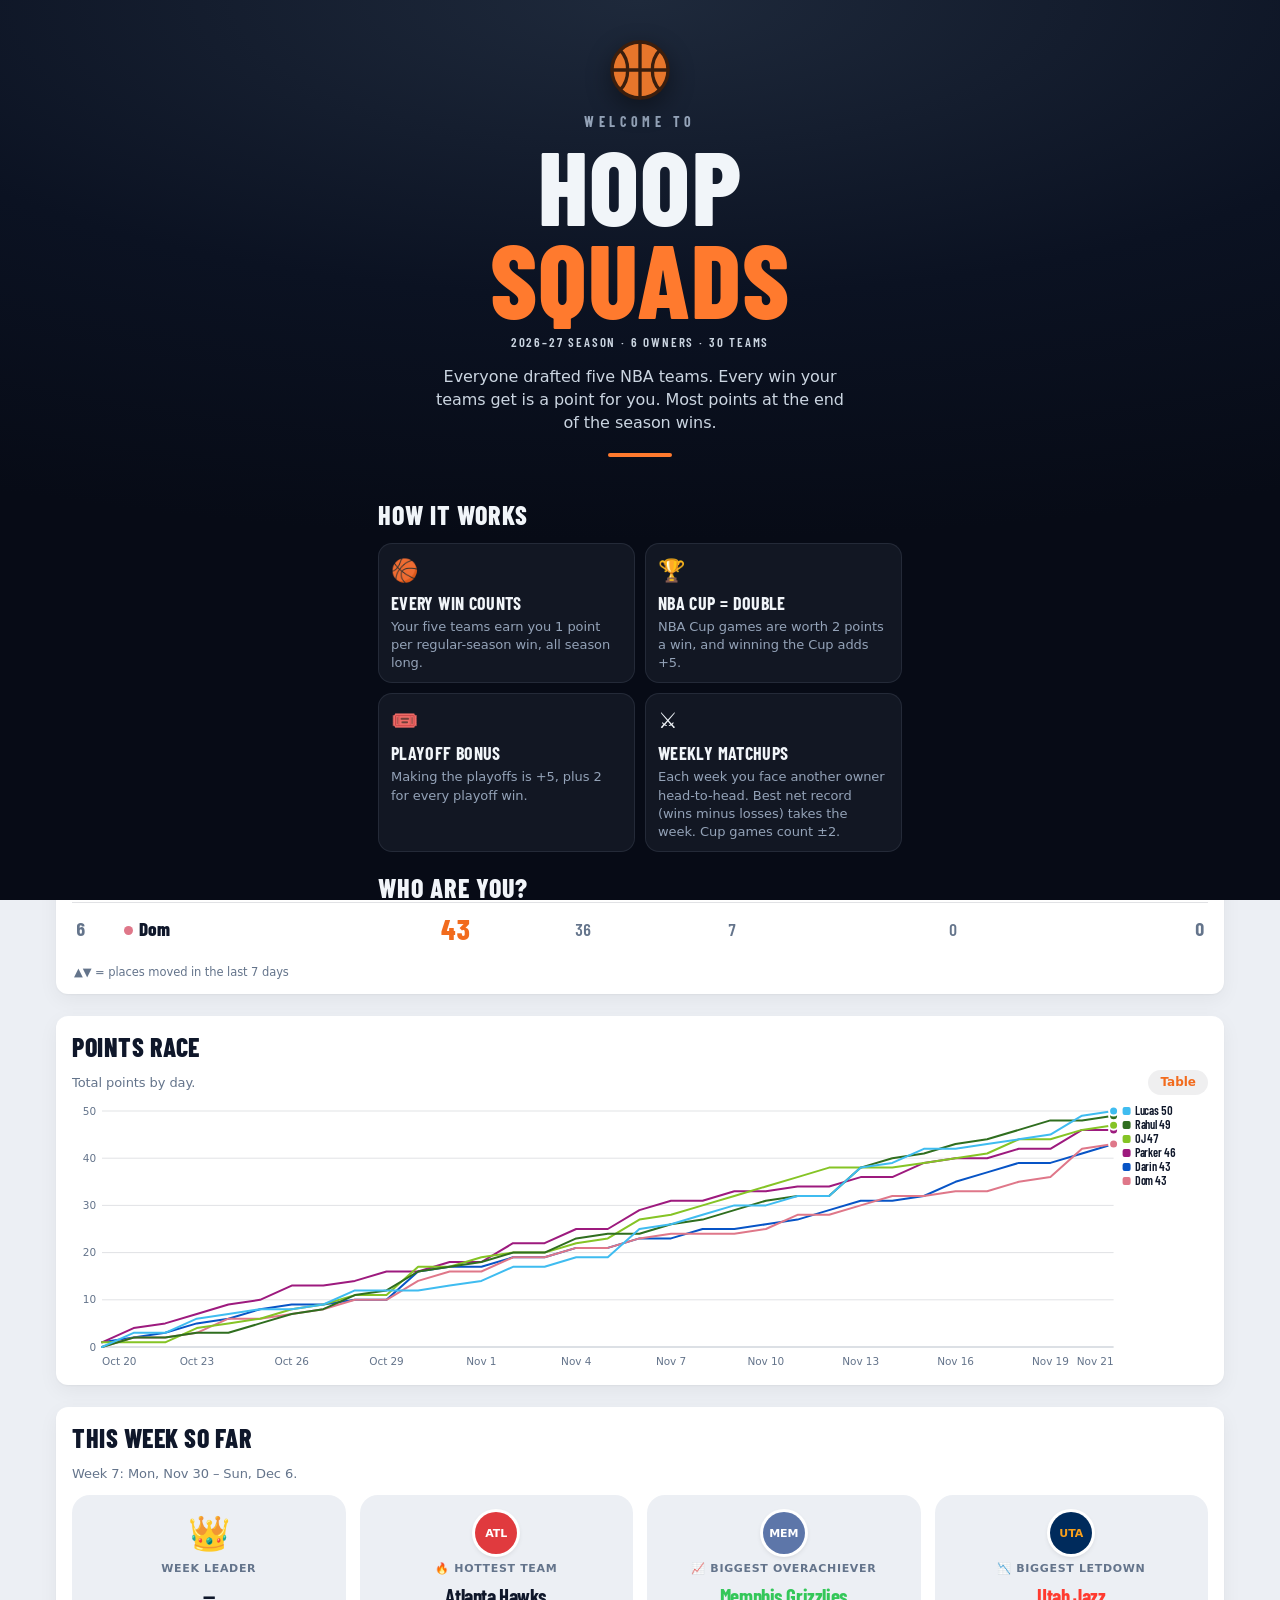
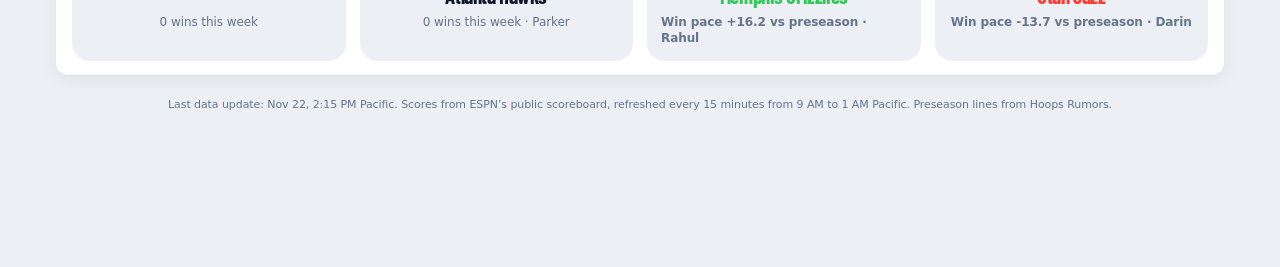
==== commit 8b556a60: "Team card opened from a roster card: swipe down / ✕ / back returns to the roster card Co-Authored-By" ====
--- a/index.html
+++ b/index.html
@@ -15,9 +15,9 @@
   <link rel="icon" href="data:image/svg+xml,%3Csvg xmlns='http://www.w3.org/2000/svg' viewBox='0 0 48 48'%3E%3Ccircle cx='24' cy='24' r='21' fill='%23E8762B' stroke='%233A1E0E' stroke-width='2.5'/%3E%3Cpath d='M24 3v42M3 24h42M9.2 9.2c7.4 7.4 7.4 22.2 0 29.6M38.8 9.2c-7.4 7.4-7.4 22.2 0 29.6' fill='none' stroke='%233A1E0E' stroke-width='2.5'/%3E%3C/svg%3E">
   <link rel="preconnect" href="https://fonts.googleapis.com"><link rel="preconnect" href="https://fonts.gstatic.com" crossorigin>
   <link href="https://fonts.googleapis.com/css2?family=Oswald:wght@600;700&display=swap" rel="stylesheet">
-  <link rel="stylesheet" href="style.css?v=20261122220340">
-  <link rel="stylesheet" href="apple.css?v=20261122220340">
-  <link rel="stylesheet" href="arena.css?v=20261122220340">
+  <link rel="stylesheet" href="style.css?v=20261122221728">
+  <link rel="stylesheet" href="apple.css?v=20261122221728">
+  <link rel="stylesheet" href="arena.css?v=20261122221728">
 </head>
 <body>
 <div class="intro" id="intro" aria-hidden="true">
@@ -255,7 +255,7 @@
   <button type="button" data-go="rosters"><span class="tb-i"><svg viewBox="0 0 24 24" aria-hidden="true"><circle cx="9" cy="8" r="3.2"/><path d="M3 19.5c.6-3.4 3-5.3 6-5.3s5.4 1.9 6 5.3"/><circle cx="16.8" cy="9" r="2.5"/><path d="M16.3 14.3c2.4.1 4.1 1.7 4.7 4.6"/></svg></span><span class="tb-l">Rosters</span></button>
   <button type="button" data-go="more"><span class="tb-i"><svg viewBox="0 0 24 24" aria-hidden="true"><circle cx="12" cy="12" r="9"/><circle cx="7.8" cy="12" r=".6" class="dot"/><circle cx="12" cy="12" r=".6" class="dot"/><circle cx="16.2" cy="12" r=".6" class="dot"/></svg></span><span class="tb-l">More</span></button>
 </nav>
-<script>window.SITE_VERSION = "20261122220340";</script>
-<script src="app.js?v=20261122220340"></script>
+<script>window.SITE_VERSION = "20261122221728";</script>
+<script src="app.js?v=20261122221728"></script>
 </body>
 </html>
--- a/arena.css
+++ b/arena.css
@@ -237,8 +237,10 @@
 .oc-tk, .me-tl, .tc-tl { white-space: nowrap; }
 .oc-tk .ux-i, .tc-tl .ux-i { width: 13px; height: 13px; font-size: 9px; margin-left: 3px; }
 
-/* ---------- Owner roster card: each team's leaders on one slim line ---------- */
-.oc-lead { margin-top: 3px; font-size: 12px; color: var(--muted); white-space: nowrap; overflow: hidden; text-overflow: ellipsis; text-align: left; min-height: 1.3em; }
-.oc-lead b { color: var(--ink, inherit); font-weight: 800; font-variant-numeric: tabular-nums; }
-.oc-lead .oc-ln { color: var(--text, inherit); font-weight: 600; }
-.oc-lead .oc-sep { margin: 0 5px; }
+/* ---------- Owner roster card: team leaders, a slim PTS · AST · REB row (value on top, player under it) ---------- */
+.oc-lead { display: grid; grid-template-columns: repeat(3, minmax(0, 1fr)); gap: 5px; margin: 6px 0 0 38px; text-align: left; }
+@media (max-width: 600px) { .oc-lead { margin-left: 0; } }
+.oc-lc { display: grid; grid-template-columns: auto 1fr; column-gap: 5px; align-items: baseline; min-width: 0; padding: 4px 7px; border-radius: 8px; background: color-mix(in srgb, var(--muted) 10%, transparent); line-height: 1.2; }
+.oc-lk { font-size: 9.5px; font-weight: 800; letter-spacing: .05em; color: var(--muted); }
+.oc-lv { font-size: 13px; font-weight: 800; font-variant-numeric: tabular-nums; }
+.oc-ln { grid-column: 1 / -1; font-size: 11px; color: var(--muted); white-space: nowrap; overflow: hidden; text-overflow: ellipsis; min-width: 0; }
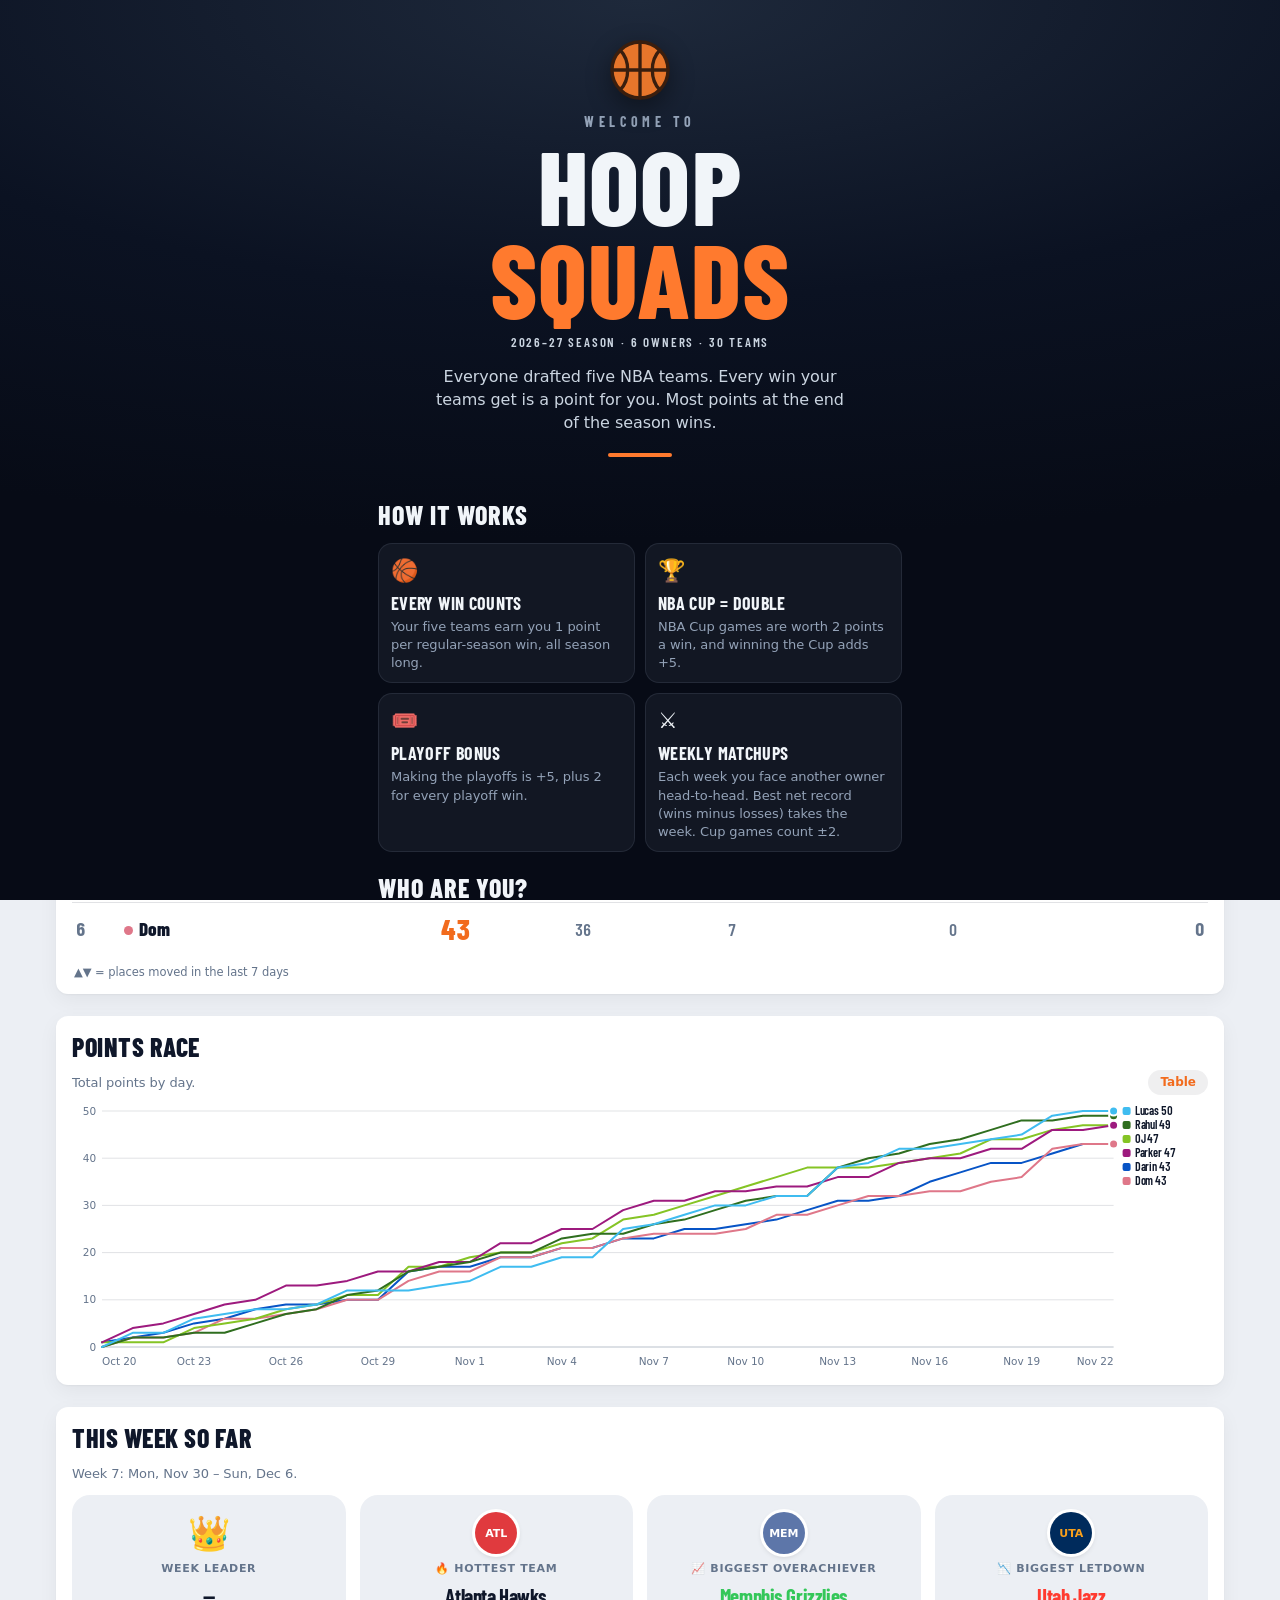
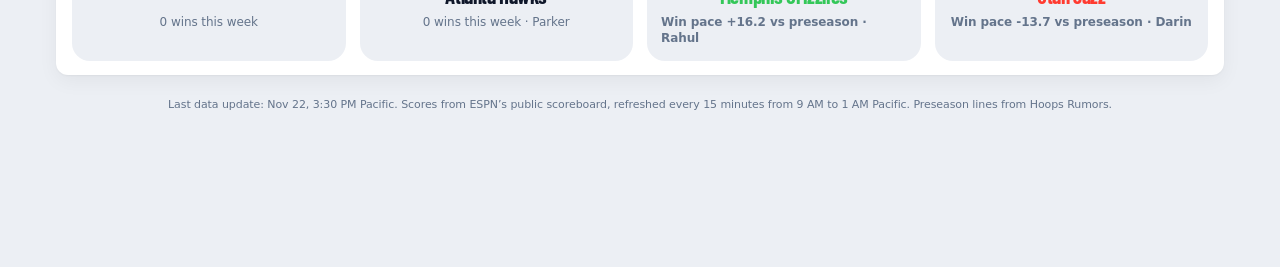
==== commit 01be92f8: "Team card: tap a result to open that game (stacks on top, swipe back), drop the point-margin column " ====
--- a/index.html
+++ b/index.html
@@ -15,9 +15,9 @@
   <link rel="icon" href="data:image/svg+xml,%3Csvg xmlns='http://www.w3.org/2000/svg' viewBox='0 0 48 48'%3E%3Ccircle cx='24' cy='24' r='21' fill='%23E8762B' stroke='%233A1E0E' stroke-width='2.5'/%3E%3Cpath d='M24 3v42M3 24h42M9.2 9.2c7.4 7.4 7.4 22.2 0 29.6M38.8 9.2c-7.4 7.4-7.4 22.2 0 29.6' fill='none' stroke='%233A1E0E' stroke-width='2.5'/%3E%3C/svg%3E">
   <link rel="preconnect" href="https://fonts.googleapis.com"><link rel="preconnect" href="https://fonts.gstatic.com" crossorigin>
   <link href="https://fonts.googleapis.com/css2?family=Oswald:wght@600;700&display=swap" rel="stylesheet">
-  <link rel="stylesheet" href="style.css?v=20261122221728">
-  <link rel="stylesheet" href="apple.css?v=20261122221728">
-  <link rel="stylesheet" href="arena.css?v=20261122221728">
+  <link rel="stylesheet" href="style.css?v=20261122233744">
+  <link rel="stylesheet" href="apple.css?v=20261122233744">
+  <link rel="stylesheet" href="arena.css?v=20261122233744">
 </head>
 <body>
 <div class="intro" id="intro" aria-hidden="true">
@@ -255,7 +255,7 @@
   <button type="button" data-go="rosters"><span class="tb-i"><svg viewBox="0 0 24 24" aria-hidden="true"><circle cx="9" cy="8" r="3.2"/><path d="M3 19.5c.6-3.4 3-5.3 6-5.3s5.4 1.9 6 5.3"/><circle cx="16.8" cy="9" r="2.5"/><path d="M16.3 14.3c2.4.1 4.1 1.7 4.7 4.6"/></svg></span><span class="tb-l">Rosters</span></button>
   <button type="button" data-go="more"><span class="tb-i"><svg viewBox="0 0 24 24" aria-hidden="true"><circle cx="12" cy="12" r="9"/><circle cx="7.8" cy="12" r=".6" class="dot"/><circle cx="12" cy="12" r=".6" class="dot"/><circle cx="16.2" cy="12" r=".6" class="dot"/></svg></span><span class="tb-l">More</span></button>
 </nav>
-<script>window.SITE_VERSION = "20261122221728";</script>
-<script src="app.js?v=20261122221728"></script>
+<script>window.SITE_VERSION = "20261122233744";</script>
+<script src="app.js?v=20261122233744"></script>
 </body>
 </html>
--- a/arena.css
+++ b/arena.css
@@ -244,3 +244,13 @@
 .oc-lk { font-size: 9.5px; font-weight: 800; letter-spacing: .05em; color: var(--muted); }
 .oc-lv { font-size: 13px; font-weight: 800; font-variant-numeric: tabular-nums; }
 .oc-ln { grid-column: 1 / -1; font-size: 11px; color: var(--muted); white-space: nowrap; overflow: hidden; text-overflow: ellipsis; min-width: 0; }
+
+/* Your team: the whole card opens your roster card */
+#me-card.me-open { cursor: pointer; }
+
+/* team card opened on top of a roster card: no second dim/blur layer, so it slides over and away smoothly */
+.bp-overlay.stacked { background: transparent !important; backdrop-filter: none !important; -webkit-backdrop-filter: none !important; animation: none !important; }
+.bp-overlay.under { pointer-events: none; }
+/* team card: each result opens that game */
+.tc-g.tc-tap { cursor: pointer; border-radius: 8px; }
+.tc-g.tc-tap:hover { background: color-mix(in srgb, var(--muted) 10%, transparent); }
